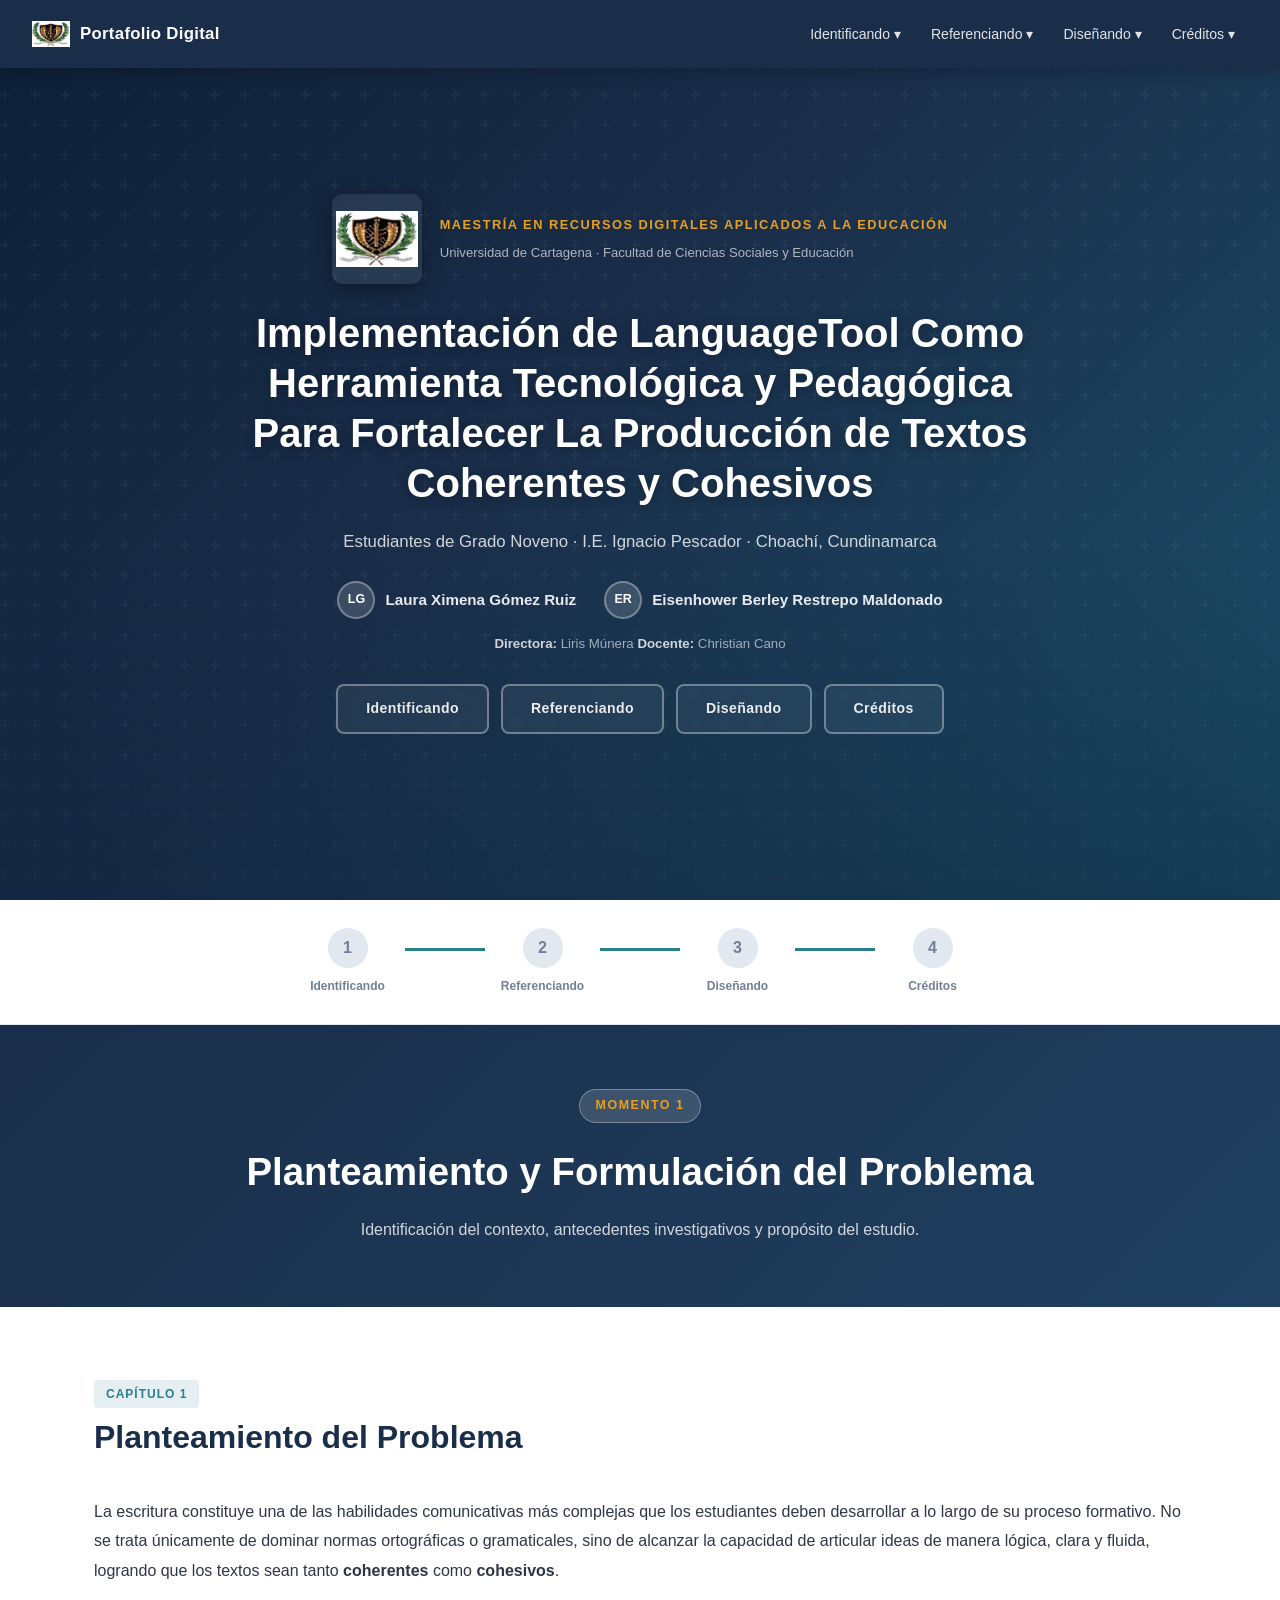
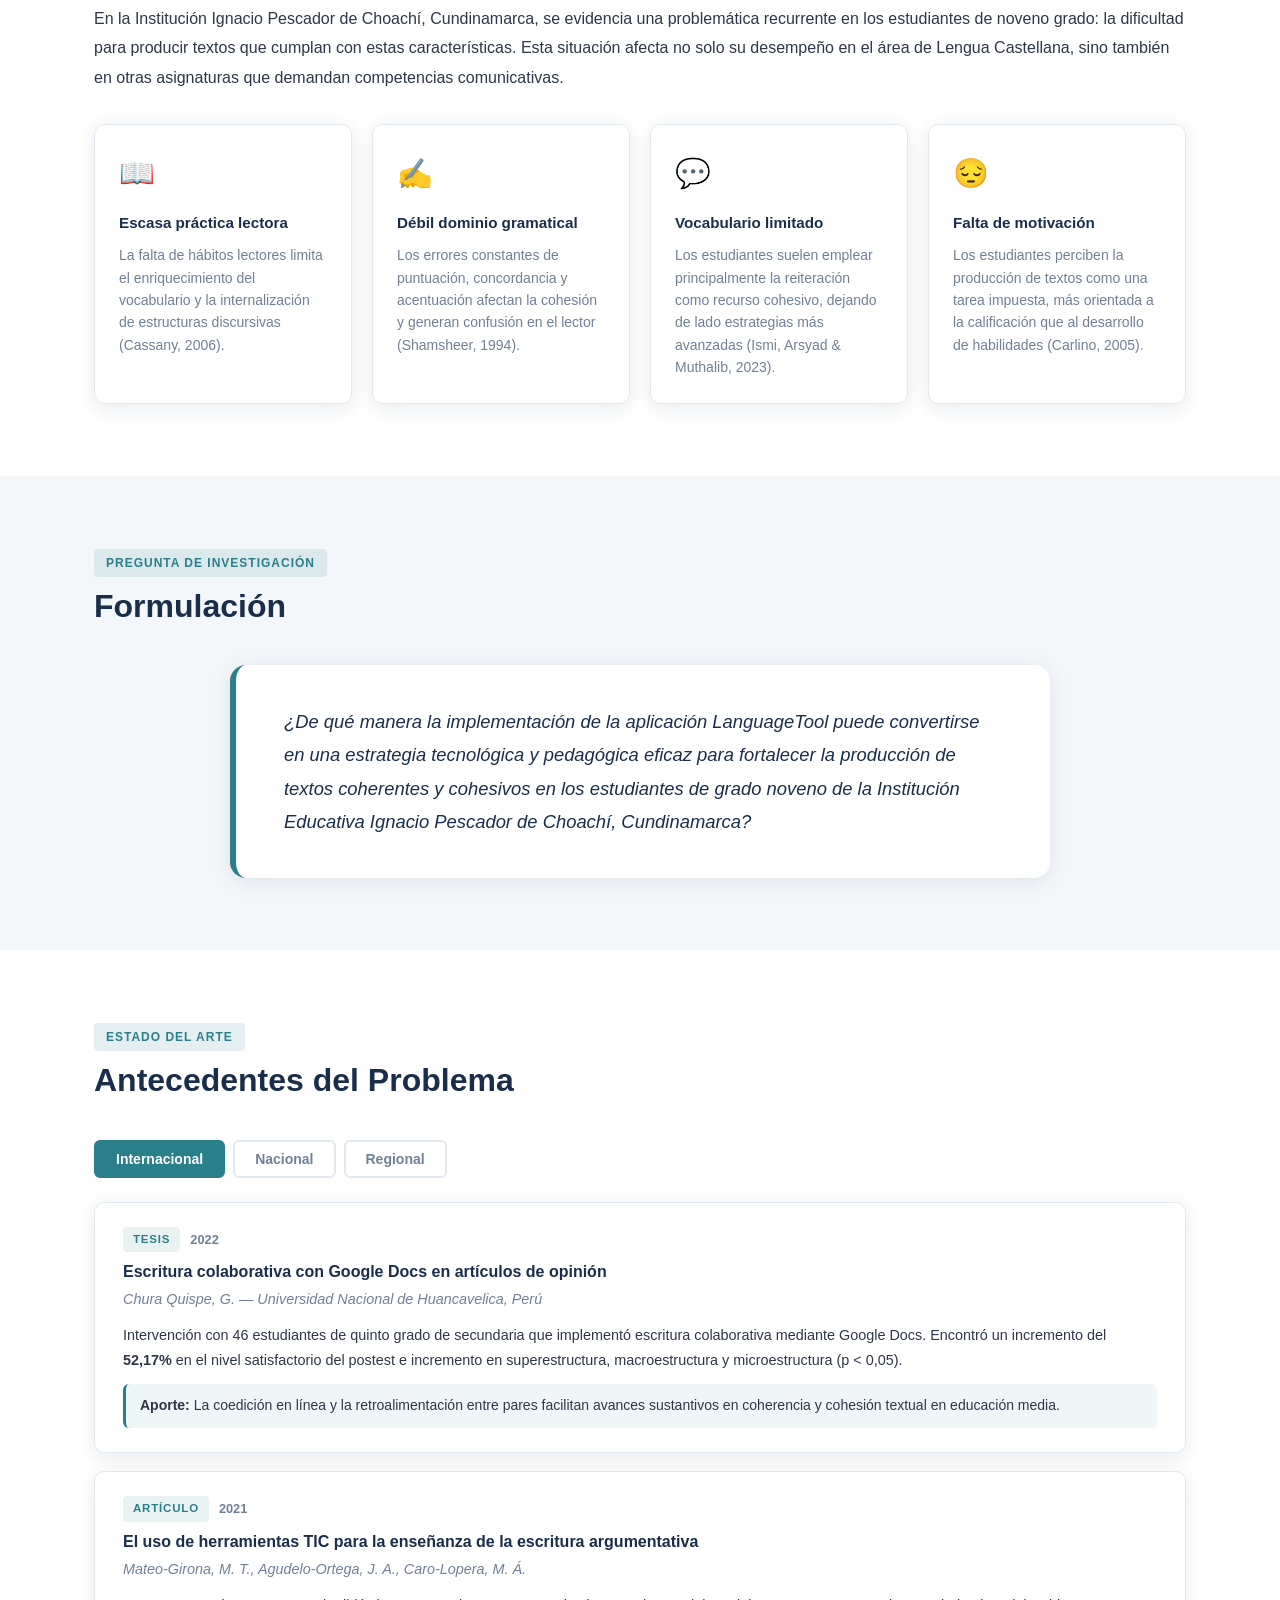
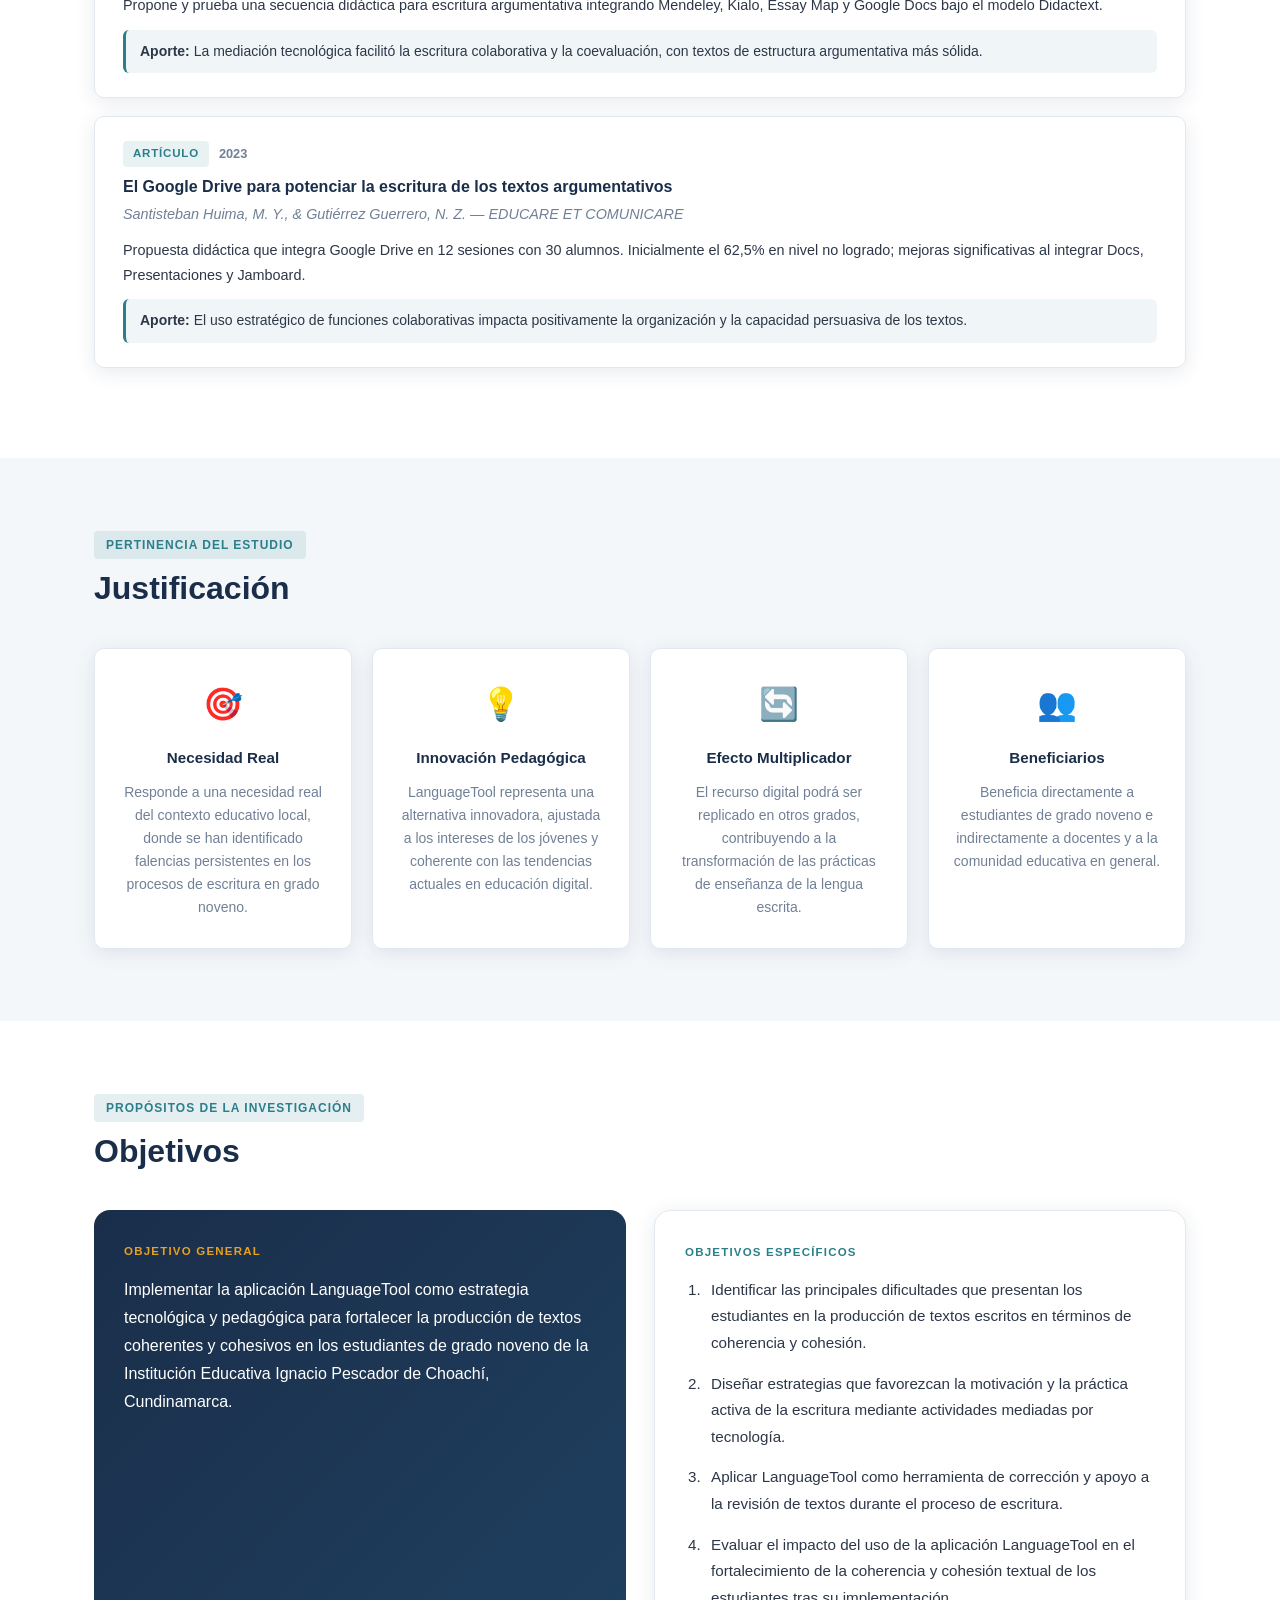
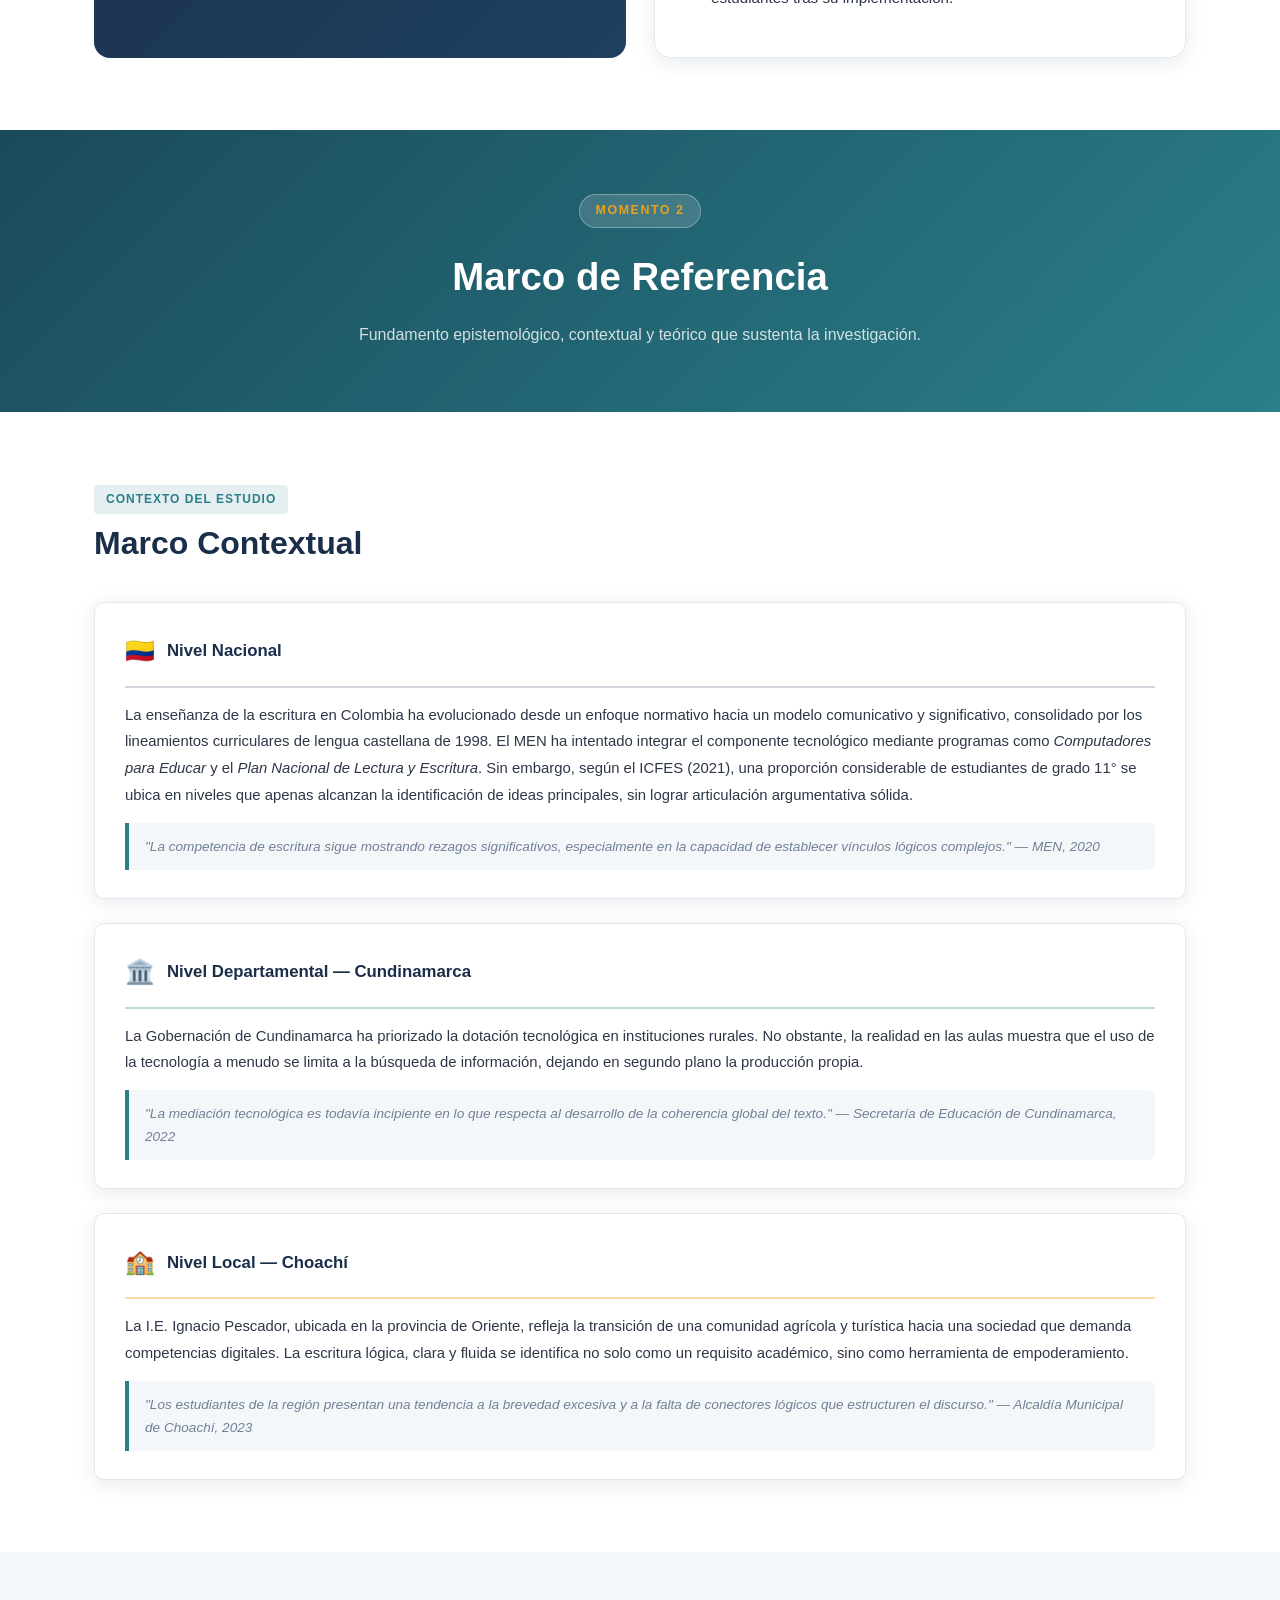
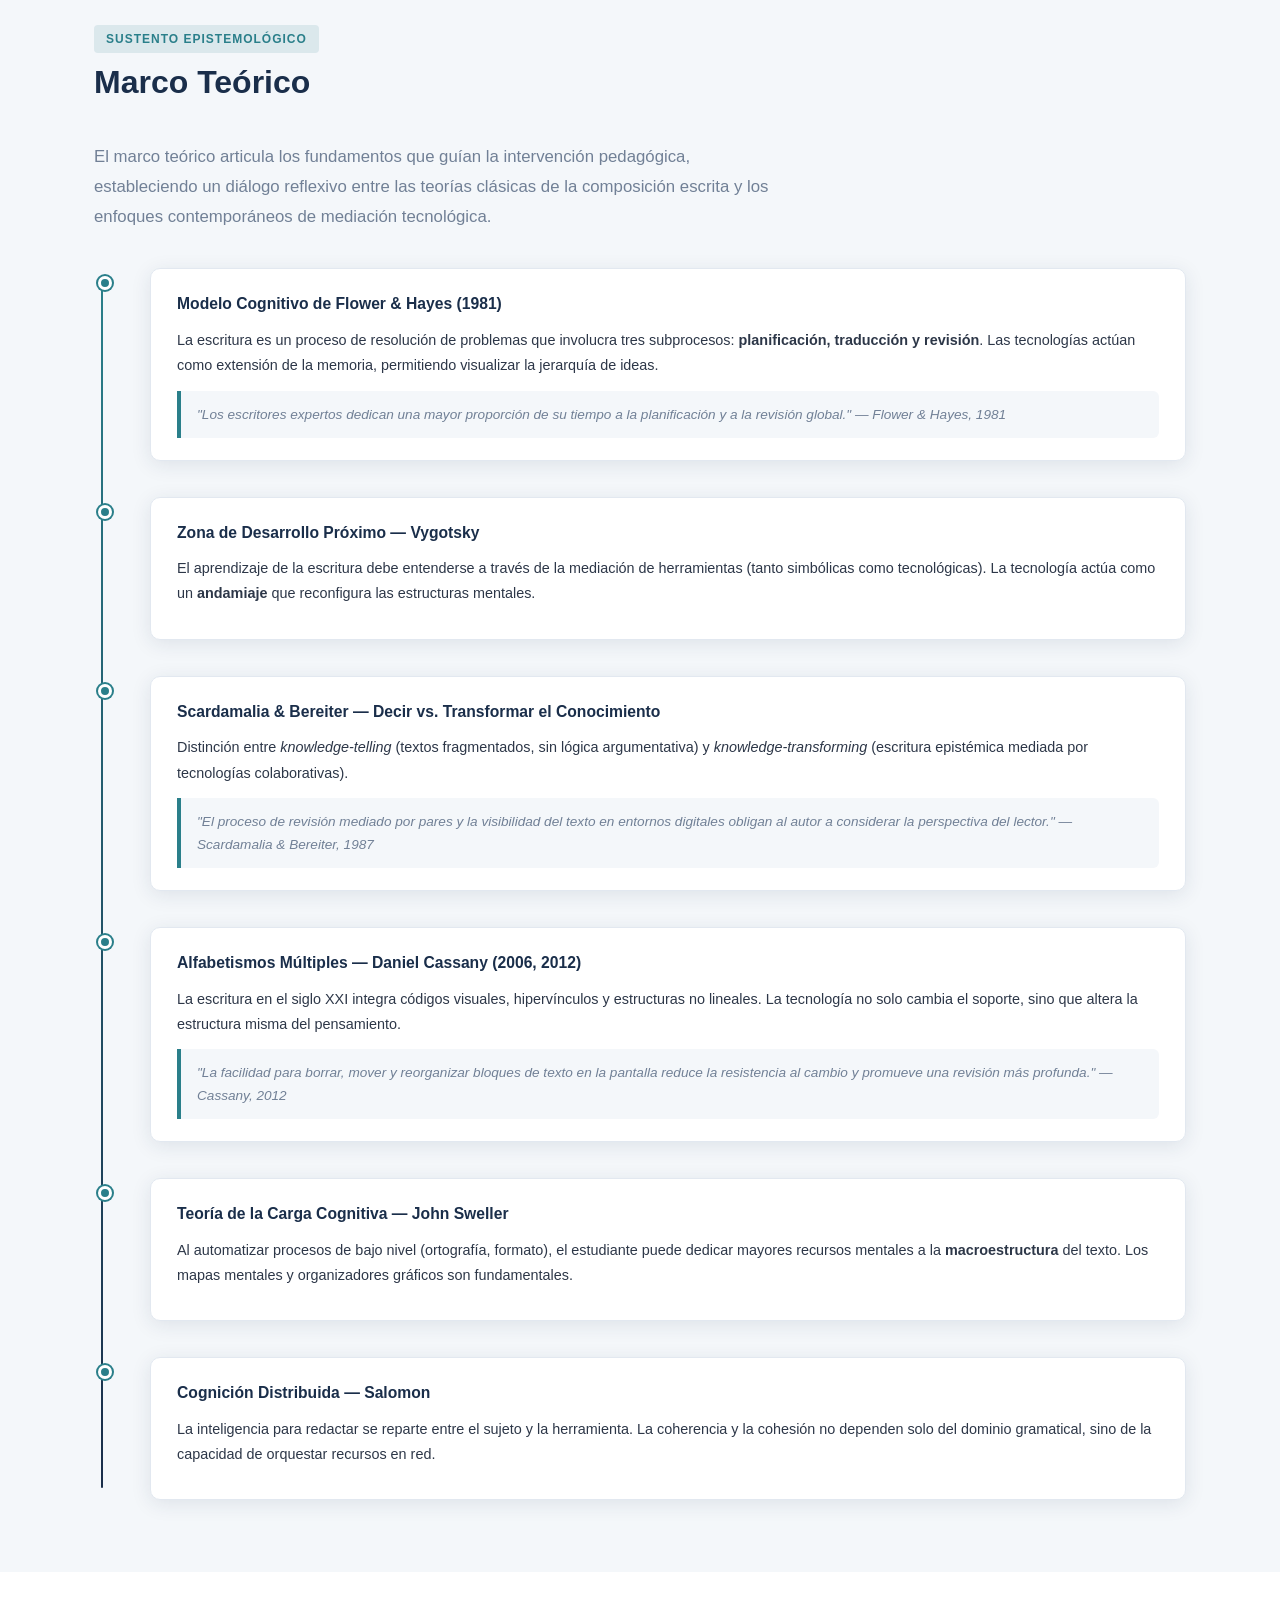
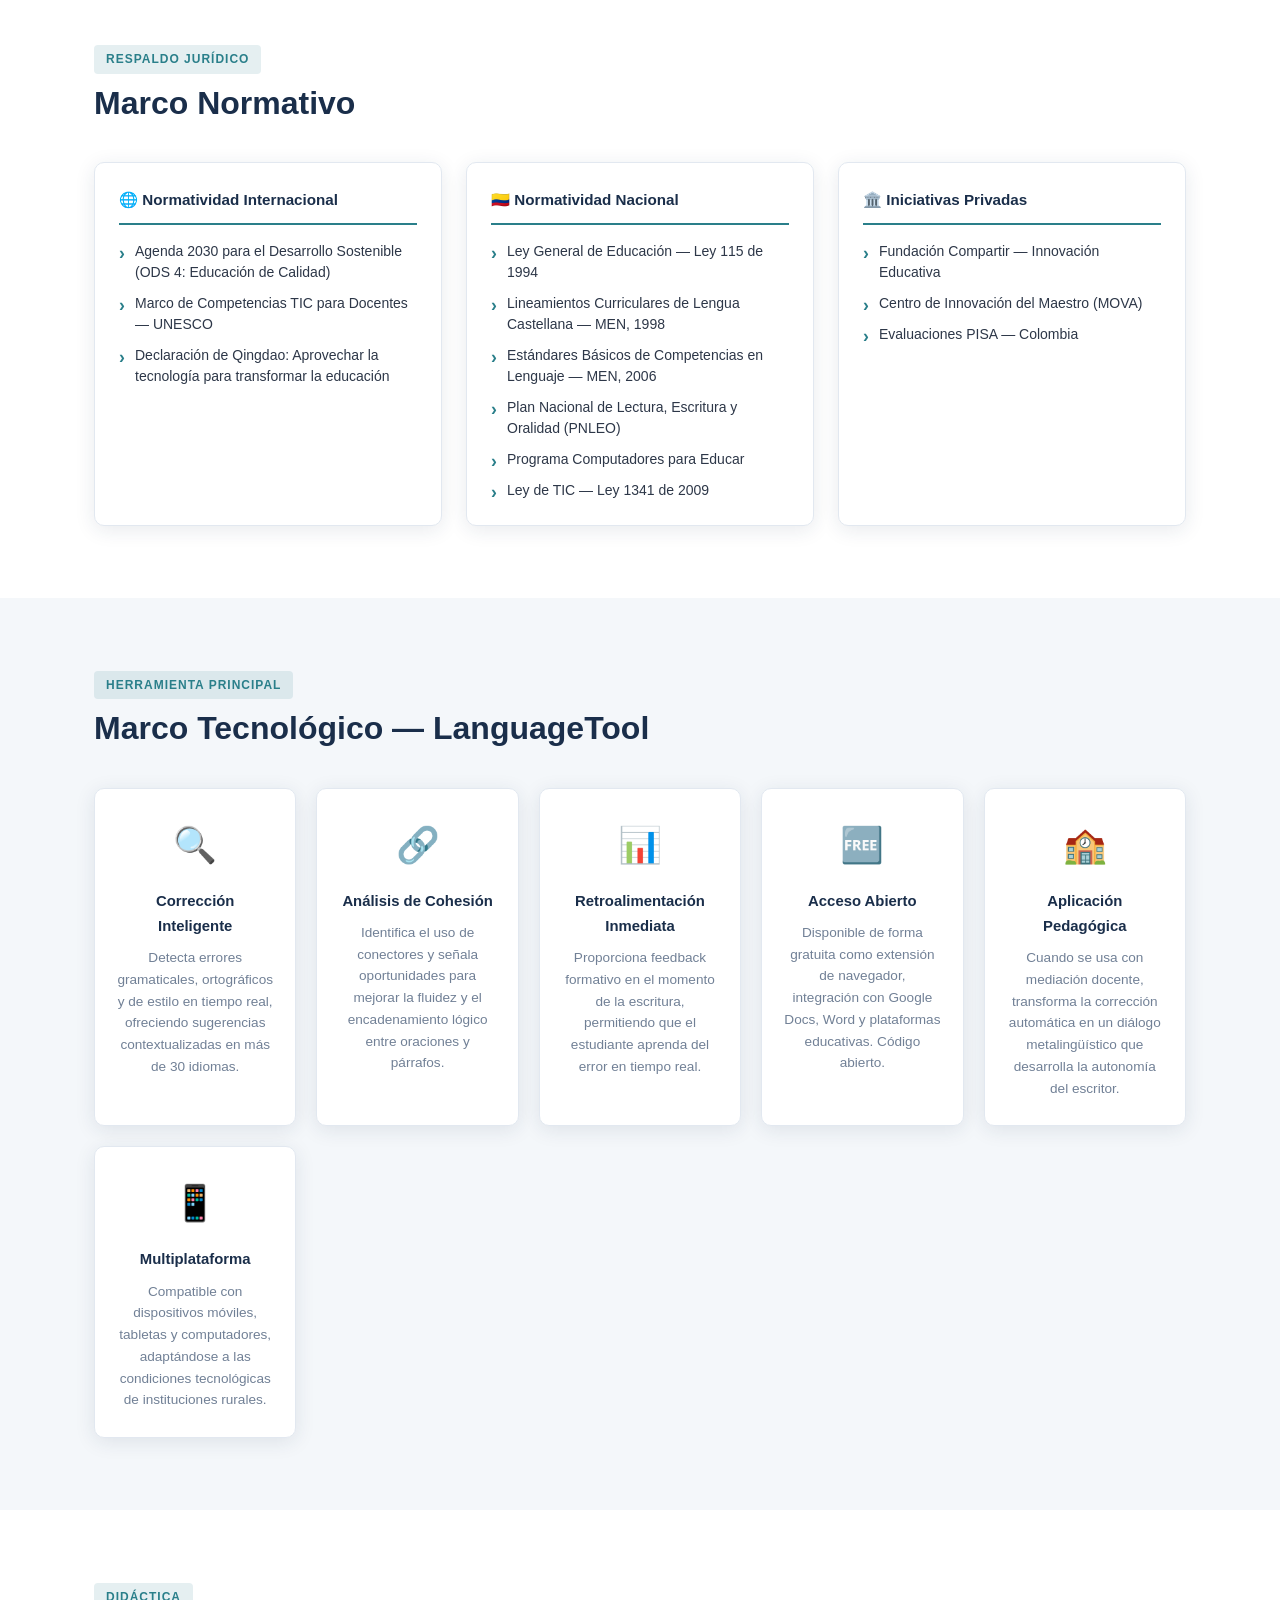
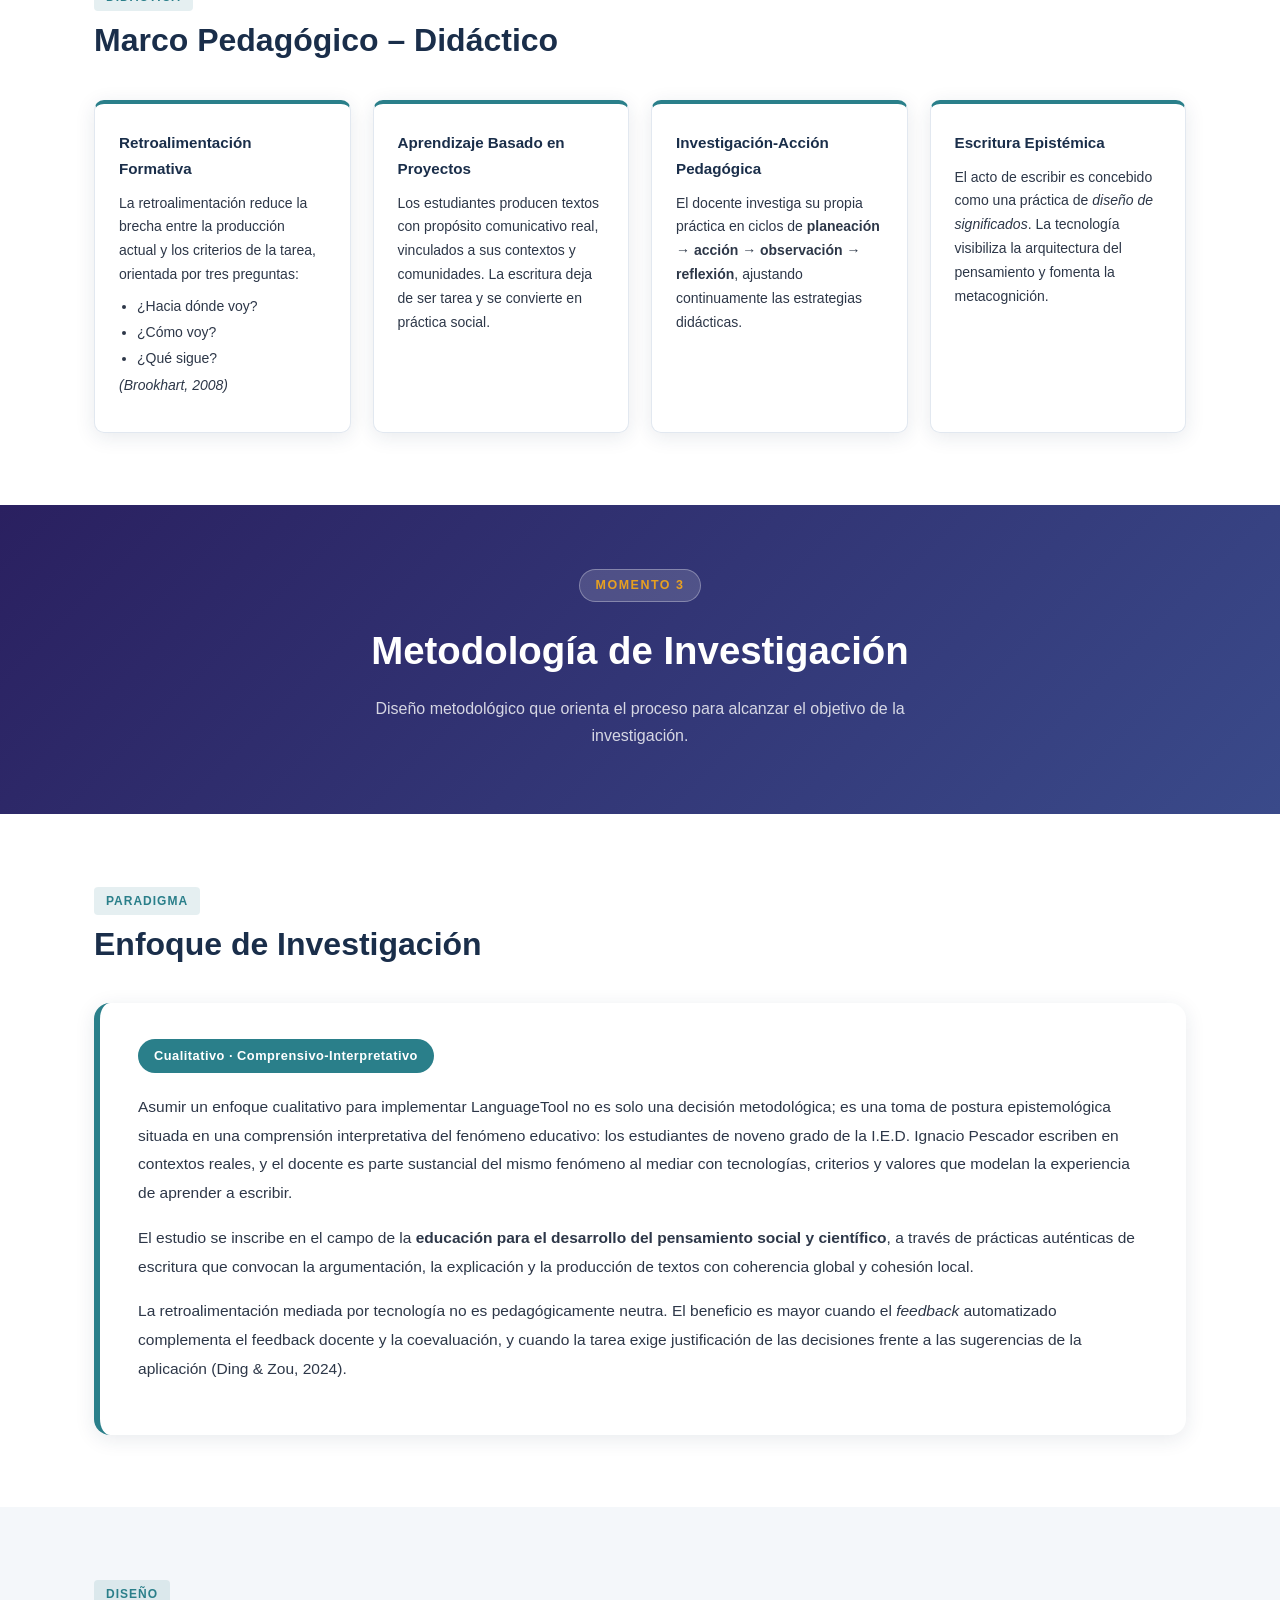
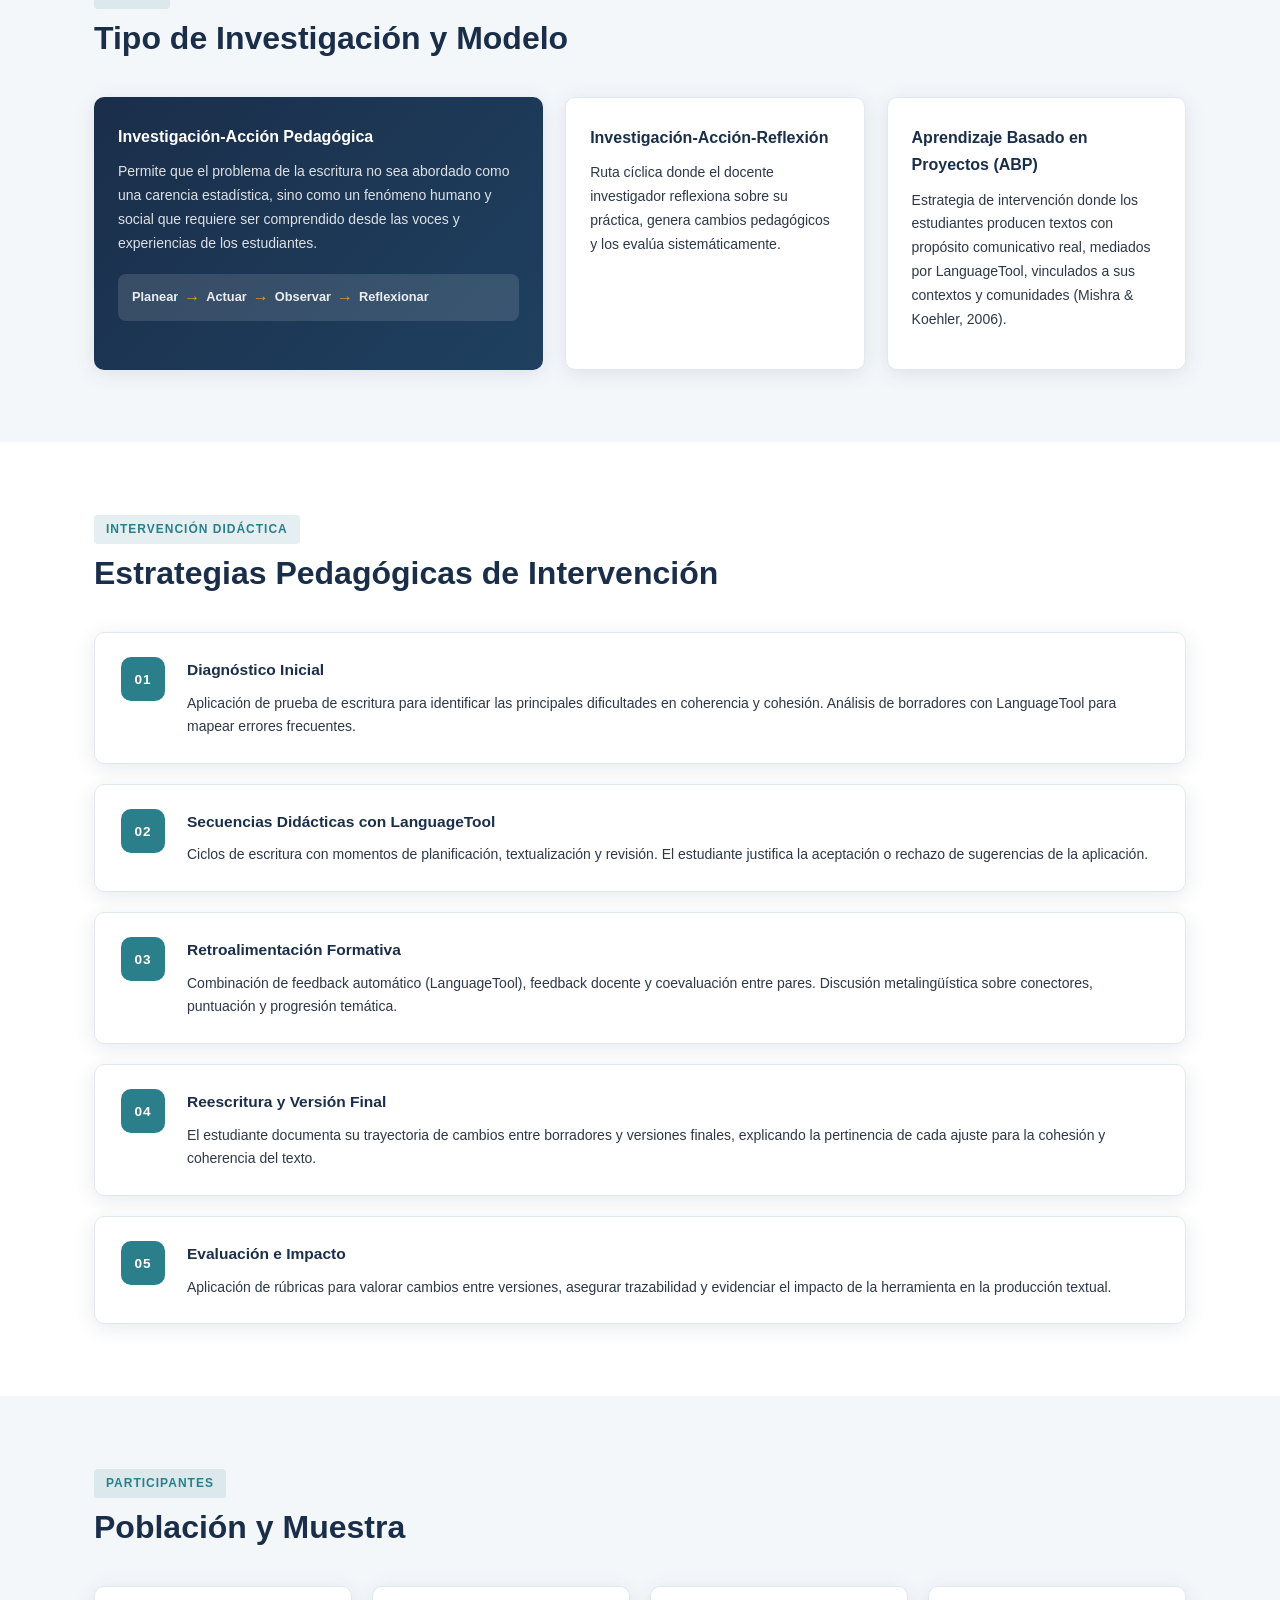
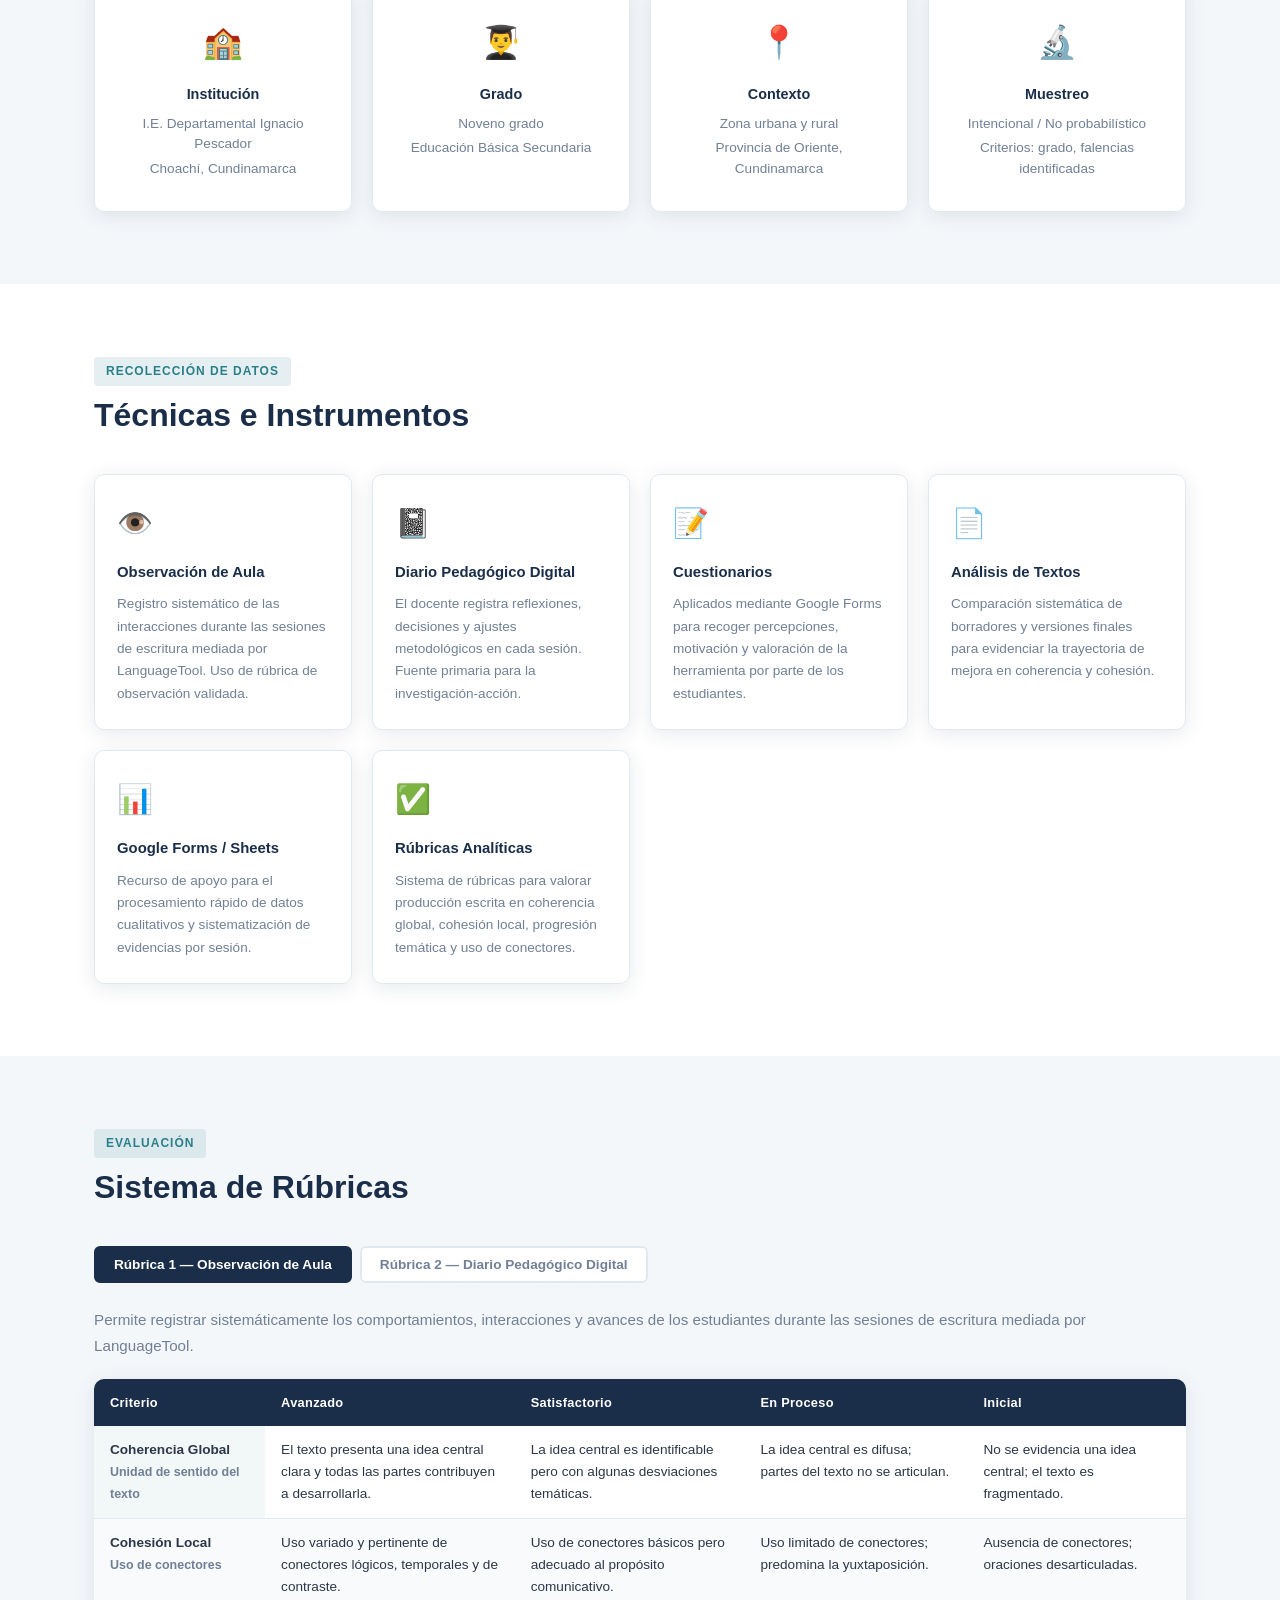
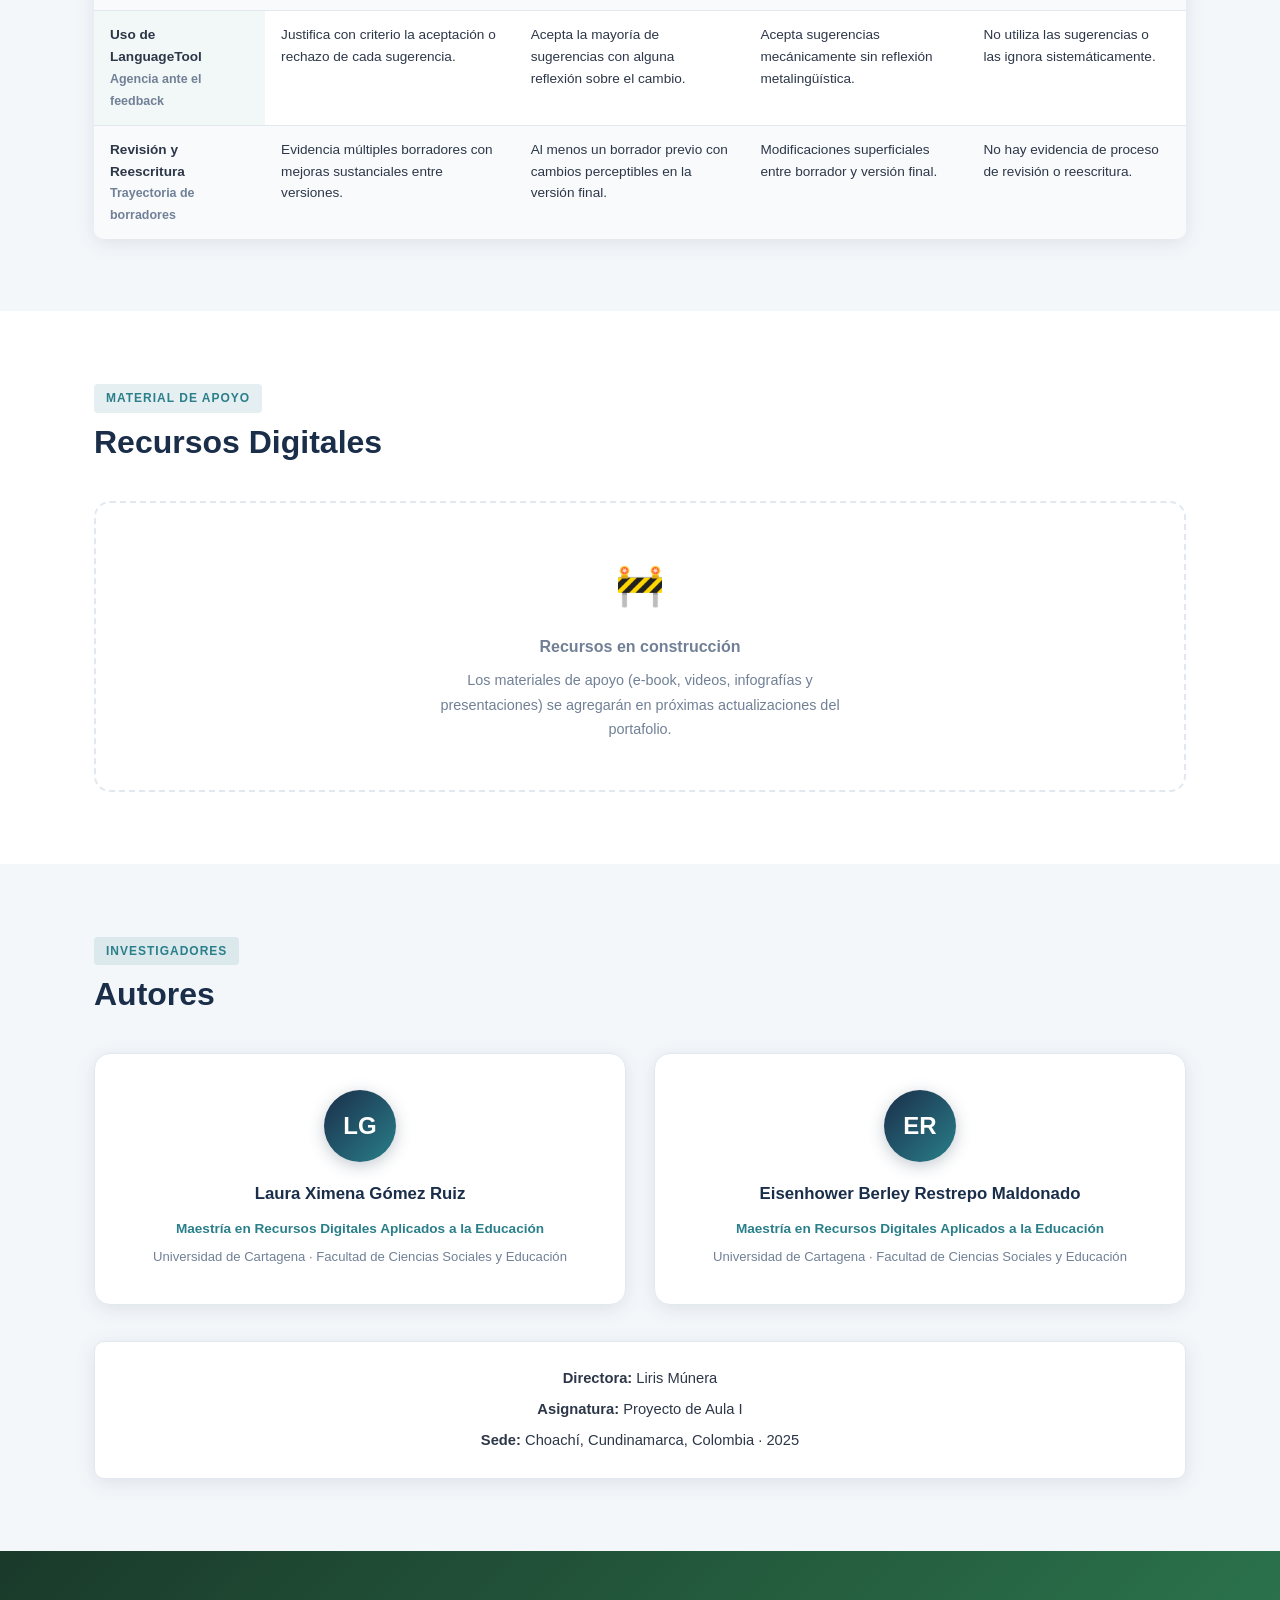
==== index.html @ fc96ffb8 "Version vacia" ====
<!DOCTYPE html>
<html lang="es">
<head>
  <meta charset="UTF-8" />
  <meta name="viewport" content="width=device-width, initial-scale=1.0" />
  <title>Portafolio Digital | LanguageTool en el Aula</title>
  <link rel="stylesheet" href="styles.css" />
</head>
<body>

  <!-- ===================== NAVBAR ===================== -->
  <nav class="navbar" id="navbar">
    <div class="nav-brand">
      <img src="img/escudo.jpg" alt="Escudo institucional" class="nav-escudo" />
      <span>Portafolio Digital</span>
    </div>
    <button class="nav-toggle" id="navToggle" aria-label="Abrir menú">&#9776;</button>
    <ul class="nav-links" id="navLinks">

      <!-- 1. Identificando -->
      <li class="nav-dropdown">
        <a href="#identificando" class="nav-main-link">Identificando ▾</a>
        <ul class="dropdown-menu">
          <li><a href="#avatar">Avatar</a></li>
          <li><a href="#poster-digital">Póster digital</a></li>
        </ul>
      </li>

      <!-- 2. Referenciando -->
      <li class="nav-dropdown">
        <a href="#referenciando" class="nav-main-link">Referenciando ▾</a>
        <ul class="dropdown-menu">
          <li><a href="#ebook">E-book</a></li>
        </ul>
      </li>

      <!-- 3. Diseñando -->
      <li class="nav-dropdown">
        <a href="#disenando" class="nav-main-link">Diseñando ▾</a>
        <ul class="dropdown-menu">
          <li><a href="#unidad-didactica">Unidad didáctica</a></li>
          <li><a href="#infografia">Infografía: propuesta metodológica</a></li>
          <li><a href="#diseno-instruccional">Diseño instruccional</a></li>
          <li><a href="#producto-final">Producto final</a></li>
          <li><a href="#video-tutorial">Video tutorial</a></li>
        </ul>
      </li>

      <!-- 4. Créditos -->
      <li class="nav-dropdown">
        <a href="#creditos" class="nav-main-link">Créditos ▾</a>
        <ul class="dropdown-menu">
          <li><a href="#referencias">Referencias bibliográficas (APA v7)</a></li>
          <li><a href="#agradecimientos">Agradecimientos</a></li>
          <li><a href="#licenciamiento">Licenciamiento (Creative Commons)</a></li>
          <li><a href="#mapa-navegacion">Mapa de navegación</a></li>
        </ul>
      </li>

    </ul>
  </nav>

  <!-- ===================== HERO / INICIO ===================== -->
  <section class="hero" id="inicio">
    <div class="hero-overlay"></div>
    <div class="hero-content">

      <!-- Escudo + encabezado institucional -->
      <div class="hero-header">
        <img src="img/escudo.jpg" alt="Escudo institucional" class="hero-escudo" />
        <div class="hero-header-text">
          <p class="hero-tag">Maestría en Recursos Digitales Aplicados a la Educación</p>
          <p class="hero-institution">Universidad de Cartagena · Facultad de Ciencias Sociales y Educación</p>
        </div>
      </div>

      <h1 class="hero-title">
        Implementación de LanguageTool Como Herramienta Tecnológica y Pedagógica Para Fortalecer La Producción de Textos Coherentes y Cohesivos
      </h1>
      <p class="hero-subtitle">
        Estudiantes de Grado Noveno · I.E. Ignacio Pescador · Choachí, Cundinamarca
      </p>

      <!-- Autores con escudo -->
      <div class="hero-authors">
        <div class="hero-author-item">
          <div class="hero-author-avatar">LG</div>
          <span>Laura Ximena Gómez Ruiz</span>
        </div>
        <div class="hero-author-item">
          <div class="hero-author-avatar">ER</div>
          <span>Eisenhower Berley Restrepo Maldonado</span>
        </div>
      </div>

      <div class="hero-director">
        <span>Directora:</span> Liris Múnera  
        <span>Docente:</span> Christian Cano 
      </div>

      <div class="hero-nav-btns">
        <a href="#identificando" class="btn-hero-nav">Identificando</a>
        <a href="#referenciando" class="btn-hero-nav">Referenciando</a>
        <a href="#disenando" class="btn-hero-nav">Diseñando</a>
        <a href="#creditos" class="btn-hero-nav">Créditos</a>
      </div>

    </div>
  </section>

  <!-- ===================== PROGRESS BAR MOMENTOS ===================== -->
  <div class="progress-section">
    <div class="progress-container">
      <div class="progress-item">
        <div class="progress-circle">1</div>
        <span>Identificando</span>
      </div>
      <div class="progress-line"></div>
      <div class="progress-item">
        <div class="progress-circle">2</div>
        <span>Referenciando</span>
      </div>
      <div class="progress-line"></div>
      <div class="progress-item">
        <div class="progress-circle">3</div>
        <span>Diseñando</span>
      </div>
      <div class="progress-line"></div>
      <div class="progress-item">
        <div class="progress-circle">4</div>
        <span>Créditos</span>
      </div>
    </div>
  </div>

  <!-- ======================================================= -->
  <!--                    MOMENTO 1                            -->
  <!-- ======================================================= -->
  <section class="momento-header" id="momento1">
    <div class="container">
      <div class="momento-label">Momento 1</div>
      <h2>Planteamiento y Formulación del Problema</h2>
      <p>Identificación del contexto, antecedentes investigativos y propósito del estudio.</p>
    </div>
  </section>

  <!-- Planteamiento del problema -->
  <section class="section" id="planteamiento">
    <div class="container">
      <div class="section-header">
        <span class="section-tag">Capítulo 1</span>
        <h3>Planteamiento del Problema</h3>
      </div>
      <div class="content-block">
        <p>
          La escritura constituye una de las habilidades comunicativas más complejas que los estudiantes deben desarrollar a lo largo de su proceso formativo. No se trata únicamente de dominar normas ortográficas o gramaticales, sino de alcanzar la capacidad de articular ideas de manera lógica, clara y fluida, logrando que los textos sean tanto <strong>coherentes</strong> como <strong>cohesivos</strong>.
        </p>
        <p>
          En la Institución Ignacio Pescador de Choachí, Cundinamarca, se evidencia una problemática recurrente en los estudiantes de noveno grado: la dificultad para producir textos que cumplan con estas características. Esta situación afecta no solo su desempeño en el área de Lengua Castellana, sino también en otras asignaturas que demandan competencias comunicativas.
        </p>

        <div class="causes-grid">
          <div class="cause-card">
            <div class="cause-icon">📖</div>
            <h4>Escasa práctica lectora</h4>
            <p>La falta de hábitos lectores limita el enriquecimiento del vocabulario y la internalización de estructuras discursivas (Cassany, 2006).</p>
          </div>
          <div class="cause-card">
            <div class="cause-icon">✍️</div>
            <h4>Débil dominio gramatical</h4>
            <p>Los errores constantes de puntuación, concordancia y acentuación afectan la cohesión y generan confusión en el lector (Shamsheer, 1994).</p>
          </div>
          <div class="cause-card">
            <div class="cause-icon">💬</div>
            <h4>Vocabulario limitado</h4>
            <p>Los estudiantes suelen emplear principalmente la reiteración como recurso cohesivo, dejando de lado estrategias más avanzadas (Ismi, Arsyad & Muthalib, 2023).</p>
          </div>
          <div class="cause-card">
            <div class="cause-icon">😔</div>
            <h4>Falta de motivación</h4>
            <p>Los estudiantes perciben la producción de textos como una tarea impuesta, más orientada a la calificación que al desarrollo de habilidades (Carlino, 2005).</p>
          </div>
        </div>

        <!-- Aquí puedes insertar una imagen o gráfico del árbol de problemas -->
        <!--
          <div class="media-placeholder">
            <img src="assets/arbol-problemas.jpg" alt="Árbol de problemas" />
            <p class="media-caption">Árbol de problemas de la investigación</p>
          </div>
        -->
      </div>
    </div>
  </section>

  <!-- Formulación -->
  <section class="section section-alt" id="formulacion">
    <div class="container">
      <div class="section-header">
        <span class="section-tag">Pregunta de Investigación</span>
        <h3>Formulación</h3>
      </div>
      <div class="quote-block">
        <blockquote>
          ¿De qué manera la implementación de la aplicación LanguageTool puede convertirse en una estrategia tecnológica y pedagógica eficaz para fortalecer la producción de textos coherentes y cohesivos en los estudiantes de grado noveno de la Institución Educativa Ignacio Pescador de Choachí, Cundinamarca?
        </blockquote>
      </div>
    </div>
  </section>

  <!-- Antecedentes -->
  <section class="section" id="antecedentes">
    <div class="container">
      <div class="section-header">
        <span class="section-tag">Estado del Arte</span>
        <h3>Antecedentes del Problema</h3>
      </div>
      <div class="tabs-container">
        <div class="tabs">
          <button class="tab-btn active" data-tab="internacional">Internacional</button>
          <button class="tab-btn" data-tab="nacional">Nacional</button>
          <button class="tab-btn" data-tab="regional">Regional</button>
        </div>

        <div class="tab-content active" id="tab-internacional">
          <div class="rae-card">
            <div class="rae-header">
              <span class="rae-type">Tesis</span>
              <span class="rae-year">2022</span>
            </div>
            <h4>Escritura colaborativa con Google Docs en artículos de opinión</h4>
            <p class="rae-author">Chura Quispe, G. — Universidad Nacional de Huancavelica, Perú</p>
            <p>Intervención con 46 estudiantes de quinto grado de secundaria que implementó escritura colaborativa mediante Google Docs. Encontró un incremento del <strong>52,17%</strong> en el nivel satisfactorio del postest e incremento en superestructura, macroestructura y microestructura (p &lt; 0,05).</p>
            <div class="rae-conclusion">
              <strong>Aporte:</strong> La coedición en línea y la retroalimentación entre pares facilitan avances sustantivos en coherencia y cohesión textual en educación media.
            </div>
          </div>

          <div class="rae-card">
            <div class="rae-header">
              <span class="rae-type">Artículo</span>
              <span class="rae-year">2021</span>
            </div>
            <h4>El uso de herramientas TIC para la enseñanza de la escritura argumentativa</h4>
            <p class="rae-author">Mateo-Girona, M. T., Agudelo-Ortega, J. A., Caro-Lopera, M. Á.</p>
            <p>Propone y prueba una secuencia didáctica para escritura argumentativa integrando Mendeley, Kialo, Essay Map y Google Docs bajo el modelo Didactext.</p>
            <div class="rae-conclusion">
              <strong>Aporte:</strong> La mediación tecnológica facilitó la escritura colaborativa y la coevaluación, con textos de estructura argumentativa más sólida.
            </div>
          </div>

          <div class="rae-card">
            <div class="rae-header">
              <span class="rae-type">Artículo</span>
              <span class="rae-year">2023</span>
            </div>
            <h4>El Google Drive para potenciar la escritura de los textos argumentativos</h4>
            <p class="rae-author">Santisteban Huima, M. Y., & Gutiérrez Guerrero, N. Z. — EDUCARE ET COMUNICARE</p>
            <p>Propuesta didáctica que integra Google Drive en 12 sesiones con 30 alumnos. Inicialmente el 62,5% en nivel no logrado; mejoras significativas al integrar Docs, Presentaciones y Jamboard.</p>
            <div class="rae-conclusion">
              <strong>Aporte:</strong> El uso estratégico de funciones colaborativas impacta positivamente la organización y la capacidad persuasiva de los textos.
            </div>
          </div>
        </div>

        <div class="tab-content" id="tab-nacional">
          <div class="rae-card">
            <div class="rae-header">
              <span class="rae-type">Tesis</span>
              <span class="rae-year">2018</span>
            </div>
            <h4>Estrategias tecnológicas para la producción de textos académicos en secundaria</h4>
            <p class="rae-author">Díaz, L. — Universidad Nacional de Colombia, Bogotá</p>
            <p>Metodología cuasi-experimental con estudiantes de secundaria. Los resultados evidenciaron mejoras en cohesión textual y reducción de errores de conectividad discursiva.</p>
            <div class="rae-conclusion">
              <strong>Aporte:</strong> Validación empírica de las TIC en contextos escolares colombianos.
            </div>
          </div>

          <div class="rae-card">
            <div class="rae-header">
              <span class="rae-type">Artículo</span>
              <span class="rae-year">2018</span>
            </div>
            <h4>La escritura académica apoyada por un Centro de Escritura Digital en la educación media</h4>
            <p class="rae-author">Calle-Álvarez, G. Y. — Revista Lenguaje, 46(2)</p>
            <p>Reflexiona sobre los Centros de Escritura Digital (CED) en instituciones de Medellín. El soporte CED fomenta escritura epistémica donde las TIC actúan como andamiaje para la construcción colaborativa del conocimiento.</p>
            <div class="rae-conclusion">
              <strong>Aporte:</strong> La tutoría en escritura académica debe trascender el formato impreso para preparar estudiantes para las dinámicas de la sociedad digital.
            </div>
          </div>

          <div class="rae-card">
            <div class="rae-header">
              <span class="rae-type">Tesis</span>
              <span class="rae-year">2022</span>
            </div>
            <h4>TIC y escritura académica en estudiantes de secundaria</h4>
            <p class="rae-author">Castañeda, P. — Universidad Pedagógica Nacional, Bogotá</p>
            <p>Enfoque cualitativo con entrevistas y análisis de textos. Hallazgos mostraron mejoras en coherencia global y cohesión gramatical al integrar plataformas digitales.</p>
            <div class="rae-conclusion">
              <strong>Aporte:</strong> Evidencia colombiana reciente de que las TIC inciden directamente en la producción textual.
            </div>
          </div>
        </div>

        <div class="tab-content" id="tab-regional">
          <div class="rae-card">
            <div class="rae-header">
              <span class="rae-type">Tesis</span>
              <span class="rae-year">2019</span>
            </div>
            <h4>Escritura y TIC en estudiantes de secundaria en Choachí</h4>
            <p class="rae-author">Herrera, J. — Universidad de Cundinamarca, Fusagasugá</p>
            <p>Metodología cualitativa con estudios de caso. Los resultados muestran que las TIC potencian la cohesión textual en estudiantes rurales de Cundinamarca.</p>
            <div class="rae-conclusion">
              <strong>Aporte:</strong> Se contextualiza en Choachí, el escenario mismo de esta investigación.
            </div>
          </div>

          <div class="rae-card">
            <div class="rae-header">
              <span class="rae-type">Tesis</span>
              <span class="rae-year">2021</span>
            </div>
            <h4>Fortalecimiento de las habilidades de producción de textos mediante narrativas digitales</h4>
            <p class="rae-author">Ramos Vélez, J. J., García Velásquez, Y. Y., & Martínez, S. M. — Universidad de Cartagena</p>
            <p>Intervención con narrativas digitales en estudiantes de sexto grado en Soacha, Cundinamarca, usando StoryJumper y Genially. Reporta mejoras en coherencia, ortografía y puntuación.</p>
            <div class="rae-conclusion">
              <strong>Aporte:</strong> La mediación con apps de narrativa digital favorece la calidad textual y la expresión creativa en educación media básica.
            </div>
          </div>

          <div class="rae-card">
            <div class="rae-header">
              <span class="rae-type">Tesis</span>
              <span class="rae-year">2023</span>
            </div>
            <h4>Recursos digitales y escritura académica en instituciones rurales de Cundinamarca</h4>
            <p class="rae-author">González, A. — Universidad de Cundinamarca, Fusagasugá</p>
            <p>Estudio de tipo mixto con encuestas, talleres y análisis textual. Los hallazgos confirmaron que los recursos digitales mejoraron la cohesión discursiva en zonas rurales.</p>
            <div class="rae-conclusion">
              <strong>Aporte:</strong> Evidencia local y actual sobre la efectividad de los recursos digitales en contextos rurales.
            </div>
          </div>
        </div>
      </div>

      <!-- Aquí puedes insertar el documento RAE completo como PDF embebido o enlace -->
      <!--
        <div class="resource-link">
          <a href="assets/raes-completos.pdf" target="_blank" class="btn-secondary">📄 Ver RAEs Completos</a>
        </div>
      -->
    </div>
  </section>

  <!-- Justificación -->
  <section class="section section-alt" id="justificacion">
    <div class="container">
      <div class="section-header">
        <span class="section-tag">Pertinencia del Estudio</span>
        <h3>Justificación</h3>
      </div>
      <div class="justify-grid">
        <div class="justify-card">
          <div class="justify-icon">🎯</div>
          <h4>Necesidad Real</h4>
          <p>Responde a una necesidad real del contexto educativo local, donde se han identificado falencias persistentes en los procesos de escritura en grado noveno.</p>
        </div>
        <div class="justify-card">
          <div class="justify-icon">💡</div>
          <h4>Innovación Pedagógica</h4>
          <p>LanguageTool representa una alternativa innovadora, ajustada a los intereses de los jóvenes y coherente con las tendencias actuales en educación digital.</p>
        </div>
        <div class="justify-card">
          <div class="justify-icon">🔄</div>
          <h4>Efecto Multiplicador</h4>
          <p>El recurso digital podrá ser replicado en otros grados, contribuyendo a la transformación de las prácticas de enseñanza de la lengua escrita.</p>
        </div>
        <div class="justify-card">
          <div class="justify-icon">👥</div>
          <h4>Beneficiarios</h4>
          <p>Beneficia directamente a estudiantes de grado noveno e indirectamente a docentes y a la comunidad educativa en general.</p>
        </div>
      </div>
    </div>
  </section>

  <!-- Objetivos -->
  <section class="section" id="objetivos">
    <div class="container">
      <div class="section-header">
        <span class="section-tag">Propósitos de la Investigación</span>
        <h3>Objetivos</h3>
      </div>
      <div class="objectives-block">
        <div class="objective-general">
          <div class="objective-label">Objetivo General</div>
          <p>
            Implementar la aplicación LanguageTool como estrategia tecnológica y pedagógica para fortalecer la producción de textos coherentes y cohesivos en los estudiantes de grado noveno de la Institución Educativa Ignacio Pescador de Choachí, Cundinamarca.
          </p>
        </div>
        <div class="objectives-specific">
          <div class="objective-label">Objetivos Específicos</div>
          <ol>
            <li>Identificar las principales dificultades que presentan los estudiantes en la producción de textos escritos en términos de coherencia y cohesión.</li>
            <li>Diseñar estrategias que favorezcan la motivación y la práctica activa de la escritura mediante actividades mediadas por tecnología.</li>
            <li>Aplicar LanguageTool como herramienta de corrección y apoyo a la revisión de textos durante el proceso de escritura.</li>
            <li>Evaluar el impacto del uso de la aplicación LanguageTool en el fortalecimiento de la coherencia y cohesión textual de los estudiantes tras su implementación.</li>
          </ol>
        </div>
      </div>
    </div>
  </section>


  <!-- ======================================================= -->
  <!--                    MOMENTO 2                            -->
  <!-- ======================================================= -->
  <section class="momento-header momento-header-2" id="momento2">
    <div class="container">
      <div class="momento-label">Momento 2</div>
      <h2>Marco de Referencia</h2>
      <p>Fundamento epistemológico, contextual y teórico que sustenta la investigación.</p>
    </div>
  </section>

  <!-- Marco Contextual -->
  <section class="section" id="marco-contextual">
    <div class="container">
      <div class="section-header">
        <span class="section-tag">Contexto del Estudio</span>
        <h3>Marco Contextual</h3>
      </div>
      <div class="context-levels">
        <div class="level-card">
          <div class="level-header national">
            <span>🇨🇴</span>
            <h4>Nivel Nacional</h4>
          </div>
          <p>
            La enseñanza de la escritura en Colombia ha evolucionado desde un enfoque normativo hacia un modelo comunicativo y significativo, consolidado por los lineamientos curriculares de lengua castellana de 1998. El MEN ha intentado integrar el componente tecnológico mediante programas como <em>Computadores para Educar</em> y el <em>Plan Nacional de Lectura y Escritura</em>. Sin embargo, según el ICFES (2021), una proporción considerable de estudiantes de grado 11° se ubica en niveles que apenas alcanzan la identificación de ideas principales, sin lograr articulación argumentativa sólida.
          </p>
          <blockquote class="mini-quote">
            "La competencia de escritura sigue mostrando rezagos significativos, especialmente en la capacidad de establecer vínculos lógicos complejos." — MEN, 2020
          </blockquote>
        </div>

        <div class="level-card">
          <div class="level-header departmental">
            <span>🏛️</span>
            <h4>Nivel Departamental — Cundinamarca</h4>
          </div>
          <p>
            La Gobernación de Cundinamarca ha priorizado la dotación tecnológica en instituciones rurales. No obstante, la realidad en las aulas muestra que el uso de la tecnología a menudo se limita a la búsqueda de información, dejando en segundo plano la producción propia.
          </p>
          <blockquote class="mini-quote">
            "La mediación tecnológica es todavía incipiente en lo que respecta al desarrollo de la coherencia global del texto." — Secretaría de Educación de Cundinamarca, 2022
          </blockquote>
        </div>

        <div class="level-card">
          <div class="level-header local">
            <span>🏫</span>
            <h4>Nivel Local — Choachí</h4>
          </div>
          <p>
            La I.E. Ignacio Pescador, ubicada en la provincia de Oriente, refleja la transición de una comunidad agrícola y turística hacia una sociedad que demanda competencias digitales. La escritura lógica, clara y fluida se identifica no solo como un requisito académico, sino como herramienta de empoderamiento.
          </p>
          <blockquote class="mini-quote">
            "Los estudiantes de la región presentan una tendencia a la brevedad excesiva y a la falta de conectores lógicos que estructuren el discurso." — Alcaldía Municipal de Choachí, 2023
          </blockquote>
        </div>
      </div>

      <!-- Aquí puedes insertar un mapa de ubicación de la institución -->
      <!--
        <div class="media-placeholder">
          <img src="assets/mapa-choachi.jpg" alt="Mapa de Choachí, Cundinamarca" />
          <p class="media-caption">Ubicación de la I.E. Ignacio Pescador en Choachí, Cundinamarca</p>
        </div>
      -->
    </div>
  </section>

  <!-- Marco Teórico -->
  <section class="section section-alt" id="marco-teorico">
    <div class="container">
      <div class="section-header">
        <span class="section-tag">Sustento Epistemológico</span>
        <h3>Marco Teórico</h3>
      </div>
      <p class="section-intro">
        El marco teórico articula los fundamentos que guían la intervención pedagógica, estableciendo un diálogo reflexivo entre las teorías clásicas de la composición escrita y los enfoques contemporáneos de mediación tecnológica.
      </p>

      <div class="theory-timeline">
        <div class="theory-item">
          <div class="theory-dot"></div>
          <div class="theory-content">
            <h4>Modelo Cognitivo de Flower & Hayes (1981)</h4>
            <p>La escritura es un proceso de resolución de problemas que involucra tres subprocesos: <strong>planificación, traducción y revisión</strong>. Las tecnologías actúan como extensión de la memoria, permitiendo visualizar la jerarquía de ideas.</p>
            <blockquote class="mini-quote">"Los escritores expertos dedican una mayor proporción de su tiempo a la planificación y a la revisión global." — Flower & Hayes, 1981</blockquote>
          </div>
        </div>

        <div class="theory-item">
          <div class="theory-dot"></div>
          <div class="theory-content">
            <h4>Zona de Desarrollo Próximo — Vygotsky</h4>
            <p>El aprendizaje de la escritura debe entenderse a través de la mediación de herramientas (tanto simbólicas como tecnológicas). La tecnología actúa como un <strong>andamiaje</strong> que reconfigura las estructuras mentales.</p>
          </div>
        </div>

        <div class="theory-item">
          <div class="theory-dot"></div>
          <div class="theory-content">
            <h4>Scardamalia & Bereiter — Decir vs. Transformar el Conocimiento</h4>
            <p>Distinción entre <em>knowledge-telling</em> (textos fragmentados, sin lógica argumentativa) y <em>knowledge-transforming</em> (escritura epistémica mediada por tecnologías colaborativas).</p>
            <blockquote class="mini-quote">"El proceso de revisión mediado por pares y la visibilidad del texto en entornos digitales obligan al autor a considerar la perspectiva del lector." — Scardamalia & Bereiter, 1987</blockquote>
          </div>
        </div>

        <div class="theory-item">
          <div class="theory-dot"></div>
          <div class="theory-content">
            <h4>Alfabetismos Múltiples — Daniel Cassany (2006, 2012)</h4>
            <p>La escritura en el siglo XXI integra códigos visuales, hipervínculos y estructuras no lineales. La tecnología no solo cambia el soporte, sino que altera la estructura misma del pensamiento.</p>
            <blockquote class="mini-quote">"La facilidad para borrar, mover y reorganizar bloques de texto en la pantalla reduce la resistencia al cambio y promueve una revisión más profunda." — Cassany, 2012</blockquote>
          </div>
        </div>

        <div class="theory-item">
          <div class="theory-dot"></div>
          <div class="theory-content">
            <h4>Teoría de la Carga Cognitiva — John Sweller</h4>
            <p>Al automatizar procesos de bajo nivel (ortografía, formato), el estudiante puede dedicar mayores recursos mentales a la <strong>macroestructura</strong> del texto. Los mapas mentales y organizadores gráficos son fundamentales.</p>
          </div>
        </div>

        <div class="theory-item">
          <div class="theory-dot"></div>
          <div class="theory-content">
            <h4>Cognición Distribuida — Salomon</h4>
            <p>La inteligencia para redactar se reparte entre el sujeto y la herramienta. La coherencia y la cohesión no dependen solo del dominio gramatical, sino de la capacidad de orquestar recursos en red.</p>
          </div>
        </div>
      </div>

      <!-- Aquí puedes insertar un video explicativo de los marcos teóricos -->
      <!--
        <div class="video-placeholder">
          <div class="video-thumb">
            <span class="play-icon">▶</span>
            <p>Video: Explicación del Marco Teórico</p>
          </div>
          <video controls src="assets/marco-teorico.mp4">Tu navegador no soporta video HTML5.</video>
        </div>
      -->
    </div>
  </section>

  <!-- Marco Normativo -->
  <section class="section" id="marco-normativo">
    <div class="container">
      <div class="section-header">
        <span class="section-tag">Respaldo Jurídico</span>
        <h3>Marco Normativo</h3>
      </div>
      <div class="norm-columns">
        <div class="norm-group">
          <h4>🌐 Normatividad Internacional</h4>
          <ul class="norm-list">
            <li>Agenda 2030 para el Desarrollo Sostenible (ODS 4: Educación de Calidad)</li>
            <li>Marco de Competencias TIC para Docentes — UNESCO</li>
            <li>Declaración de Qingdao: Aprovechar la tecnología para transformar la educación</li>
          </ul>
        </div>
        <div class="norm-group">
          <h4>🇨🇴 Normatividad Nacional</h4>
          <ul class="norm-list">
            <li>Ley General de Educación — Ley 115 de 1994</li>
            <li>Lineamientos Curriculares de Lengua Castellana — MEN, 1998</li>
            <li>Estándares Básicos de Competencias en Lenguaje — MEN, 2006</li>
            <li>Plan Nacional de Lectura, Escritura y Oralidad (PNLEO)</li>
            <li>Programa Computadores para Educar</li>
            <li>Ley de TIC — Ley 1341 de 2009</li>
          </ul>
        </div>
        <div class="norm-group">
          <h4>🏛️ Iniciativas Privadas</h4>
          <ul class="norm-list">
            <li>Fundación Compartir — Innovación Educativa</li>
            <li>Centro de Innovación del Maestro (MOVA)</li>
            <li>Evaluaciones PISA — Colombia</li>
          </ul>
        </div>
      </div>
    </div>
  </section>

  <!-- Marco Tecnológico -->
  <section class="section section-alt" id="marco-tecnologico">
    <div class="container">
      <div class="section-header">
        <span class="section-tag">Herramienta Principal</span>
        <h3>Marco Tecnológico — LanguageTool</h3>
      </div>
      <div class="tech-feature-grid">
        <div class="tech-feature-card">
          <div class="tech-icon">🔍</div>
          <h4>Corrección Inteligente</h4>
          <p>Detecta errores gramaticales, ortográficos y de estilo en tiempo real, ofreciendo sugerencias contextualizadas en más de 30 idiomas.</p>
        </div>
        <div class="tech-feature-card">
          <div class="tech-icon">🔗</div>
          <h4>Análisis de Cohesión</h4>
          <p>Identifica el uso de conectores y señala oportunidades para mejorar la fluidez y el encadenamiento lógico entre oraciones y párrafos.</p>
        </div>
        <div class="tech-feature-card">
          <div class="tech-icon">📊</div>
          <h4>Retroalimentación Inmediata</h4>
          <p>Proporciona feedback formativo en el momento de la escritura, permitiendo que el estudiante aprenda del error en tiempo real.</p>
        </div>
        <div class="tech-feature-card">
          <div class="tech-icon">🆓</div>
          <h4>Acceso Abierto</h4>
          <p>Disponible de forma gratuita como extensión de navegador, integración con Google Docs, Word y plataformas educativas. Código abierto.</p>
        </div>
        <div class="tech-feature-card">
          <div class="tech-icon">🏫</div>
          <h4>Aplicación Pedagógica</h4>
          <p>Cuando se usa con mediación docente, transforma la corrección automática en un diálogo metalingüístico que desarrolla la autonomía del escritor.</p>
        </div>
        <div class="tech-feature-card">
          <div class="tech-icon">📱</div>
          <h4>Multiplataforma</h4>
          <p>Compatible con dispositivos móviles, tabletas y computadores, adaptándose a las condiciones tecnológicas de instituciones rurales.</p>
        </div>
      </div>

      <!-- Aquí puedes insertar capturas de pantalla o video tutorial de LanguageTool -->
      <!--
        <div class="screenshots-gallery">
          <img src="assets/lt-screenshot-1.png" alt="LanguageTool en Google Docs" />
          <img src="assets/lt-screenshot-2.png" alt="LanguageTool corrección de conectores" />
          <img src="assets/lt-screenshot-3.png" alt="LanguageTool reporte de errores" />
        </div>
      -->
    </div>
  </section>

  <!-- Marco Pedagógico -->
  <section class="section" id="marco-pedagogico">
    <div class="container">
      <div class="section-header">
        <span class="section-tag">Didáctica</span>
        <h3>Marco Pedagógico – Didáctico</h3>
      </div>
      <div class="pedagogy-grid">
        <div class="pedagogy-card">
          <h4>Retroalimentación Formativa</h4>
          <p>La retroalimentación reduce la brecha entre la producción actual y los criterios de la tarea, orientada por tres preguntas:</p>
          <ul>
            <li>¿Hacia dónde voy?</li>
            <li>¿Cómo voy?</li>
            <li>¿Qué sigue?</li>
          </ul>
          <p class="ref">(Brookhart, 2008)</p>
        </div>
        <div class="pedagogy-card">
          <h4>Aprendizaje Basado en Proyectos</h4>
          <p>Los estudiantes producen textos con propósito comunicativo real, vinculados a sus contextos y comunidades. La escritura deja de ser tarea y se convierte en práctica social.</p>
        </div>
        <div class="pedagogy-card">
          <h4>Investigación-Acción Pedagógica</h4>
          <p>El docente investiga su propia práctica en ciclos de <strong>planeación → acción → observación → reflexión</strong>, ajustando continuamente las estrategias didácticas.</p>
        </div>
        <div class="pedagogy-card">
          <h4>Escritura Epistémica</h4>
          <p>El acto de escribir es concebido como una práctica de <em>diseño de significados</em>. La tecnología visibiliza la arquitectura del pensamiento y fomenta la metacognición.</p>
        </div>
      </div>
    </div>
  </section>


  <!-- ======================================================= -->
  <!--                    MOMENTO 3                            -->
  <!-- ======================================================= -->
  <section class="momento-header momento-header-3" id="momento3">
    <div class="container">
      <div class="momento-label">Momento 3</div>
      <h2>Metodología de Investigación</h2>
      <p>Diseño metodológico que orienta el proceso para alcanzar el objetivo de la investigación.</p>
    </div>
  </section>

  <!-- Enfoque -->
  <section class="section" id="enfoque">
    <div class="container">
      <div class="section-header">
        <span class="section-tag">Paradigma</span>
        <h3>Enfoque de Investigación</h3>
      </div>
      <div class="approach-block">
        <div class="approach-badge">Cualitativo · Comprensivo-Interpretativo</div>
        <p>
          Asumir un enfoque cualitativo para implementar LanguageTool no es solo una decisión metodológica; es una toma de postura epistemológica situada en una comprensión interpretativa del fenómeno educativo: los estudiantes de noveno grado de la I.E.D. Ignacio Pescador escriben en contextos reales, y el docente es parte sustancial del mismo fenómeno al mediar con tecnologías, criterios y valores que modelan la experiencia de aprender a escribir.
        </p>
        <p>
          El estudio se inscribe en el campo de la <strong>educación para el desarrollo del pensamiento social y científico</strong>, a través de prácticas auténticas de escritura que convocan la argumentación, la explicación y la producción de textos con coherencia global y cohesión local.
        </p>
        <p>
          La retroalimentación mediada por tecnología no es pedagógicamente neutra. El beneficio es mayor cuando el <em>feedback</em> automatizado complementa el feedback docente y la coevaluación, y cuando la tarea exige justificación de las decisiones frente a las sugerencias de la aplicación (Ding & Zou, 2024).
        </p>
      </div>
    </div>
  </section>

  <!-- Tipo de investigación -->
  <section class="section section-alt" id="tipo-investigacion">
    <div class="container">
      <div class="section-header">
        <span class="section-tag">Diseño</span>
        <h3>Tipo de Investigación y Modelo</h3>
      </div>
      <div class="research-type-grid">
        <div class="research-type-card primary">
          <h4>Investigación-Acción Pedagógica</h4>
          <p>Permite que el problema de la escritura no sea abordado como una carencia estadística, sino como un fenómeno humano y social que requiere ser comprendido desde las voces y experiencias de los estudiantes.</p>
          <div class="cycle-diagram">
            <span>Planear</span>
            <span class="arrow">→</span>
            <span>Actuar</span>
            <span class="arrow">→</span>
            <span>Observar</span>
            <span class="arrow">→</span>
            <span>Reflexionar</span>
          </div>
        </div>
        <div class="research-type-card">
          <h4>Investigación-Acción-Reflexión</h4>
          <p>Ruta cíclica donde el docente investigador reflexiona sobre su práctica, genera cambios pedagógicos y los evalúa sistemáticamente.</p>
        </div>
        <div class="research-type-card">
          <h4>Aprendizaje Basado en Proyectos (ABP)</h4>
          <p>Estrategia de intervención donde los estudiantes producen textos con propósito comunicativo real, mediados por LanguageTool, vinculados a sus contextos y comunidades (Mishra & Koehler, 2006).</p>
        </div>
      </div>
    </div>
  </section>

  <!-- Estrategias pedagógicas -->
  <section class="section" id="estrategias">
    <div class="container">
      <div class="section-header">
        <span class="section-tag">Intervención Didáctica</span>
        <h3>Estrategias Pedagógicas de Intervención</h3>
      </div>
      <div class="strategy-steps">
        <div class="step">
          <div class="step-number">01</div>
          <div class="step-content">
            <h4>Diagnóstico Inicial</h4>
            <p>Aplicación de prueba de escritura para identificar las principales dificultades en coherencia y cohesión. Análisis de borradores con LanguageTool para mapear errores frecuentes.</p>
          </div>
        </div>
        <div class="step">
          <div class="step-number">02</div>
          <div class="step-content">
            <h4>Secuencias Didácticas con LanguageTool</h4>
            <p>Ciclos de escritura con momentos de planificación, textualización y revisión. El estudiante justifica la aceptación o rechazo de sugerencias de la aplicación.</p>
          </div>
        </div>
        <div class="step">
          <div class="step-number">03</div>
          <div class="step-content">
            <h4>Retroalimentación Formativa</h4>
            <p>Combinación de feedback automático (LanguageTool), feedback docente y coevaluación entre pares. Discusión metalingüística sobre conectores, puntuación y progresión temática.</p>
          </div>
        </div>
        <div class="step">
          <div class="step-number">04</div>
          <div class="step-content">
            <h4>Reescritura y Versión Final</h4>
            <p>El estudiante documenta su trayectoria de cambios entre borradores y versiones finales, explicando la pertinencia de cada ajuste para la cohesión y coherencia del texto.</p>
          </div>
        </div>
        <div class="step">
          <div class="step-number">05</div>
          <div class="step-content">
            <h4>Evaluación e Impacto</h4>
            <p>Aplicación de rúbricas para valorar cambios entre versiones, asegurar trazabilidad y evidenciar el impacto de la herramienta en la producción textual.</p>
          </div>
        </div>
      </div>

      <!-- Aquí puedes insertar imágenes del proceso en el aula -->
      <!--
        <div class="gallery-placeholder">
          <p class="gallery-label">Galería de evidencias del proceso en el aula</p>
          <div class="gallery-grid">
            <img src="assets/evidencia-1.jpg" alt="Estudiantes usando LanguageTool" />
            <img src="assets/evidencia-2.jpg" alt="Revisión de borradores" />
            <img src="assets/evidencia-3.jpg" alt="Sesión de retroalimentación" />
            <img src="assets/evidencia-4.jpg" alt="Presentación de textos finales" />
          </div>
        </div>
      -->
    </div>
  </section>

  <!-- Población y muestra -->
  <section class="section section-alt" id="poblacion">
    <div class="container">
      <div class="section-header">
        <span class="section-tag">Participantes</span>
        <h3>Población y Muestra</h3>
      </div>
      <div class="population-info">
        <div class="population-card">
          <div class="pop-icon">🏫</div>
          <h4>Institución</h4>
          <p>I.E. Departamental Ignacio Pescador</p>
          <p>Choachí, Cundinamarca</p>
        </div>
        <div class="population-card">
          <div class="pop-icon">👨‍🎓</div>
          <h4>Grado</h4>
          <p>Noveno grado</p>
          <p>Educación Básica Secundaria</p>
        </div>
        <div class="population-card">
          <div class="pop-icon">📍</div>
          <h4>Contexto</h4>
          <p>Zona urbana y rural</p>
          <p>Provincia de Oriente, Cundinamarca</p>
        </div>
        <div class="population-card">
          <div class="pop-icon">🔬</div>
          <h4>Muestreo</h4>
          <p>Intencional / No probabilístico</p>
          <p>Criterios: grado, falencias identificadas</p>
        </div>
      </div>
    </div>
  </section>

  <!-- Instrumentos -->
  <section class="section" id="instrumentos">
    <div class="container">
      <div class="section-header">
        <span class="section-tag">Recolección de Datos</span>
        <h3>Técnicas e Instrumentos</h3>
      </div>
      <div class="instruments-grid">
        <div class="instrument-card">
          <div class="instrument-icon">👁️</div>
          <h4>Observación de Aula</h4>
          <p>Registro sistemático de las interacciones durante las sesiones de escritura mediada por LanguageTool. Uso de rúbrica de observación validada.</p>
        </div>
        <div class="instrument-card">
          <div class="instrument-icon">📓</div>
          <h4>Diario Pedagógico Digital</h4>
          <p>El docente registra reflexiones, decisiones y ajustes metodológicos en cada sesión. Fuente primaria para la investigación-acción.</p>
        </div>
        <div class="instrument-card">
          <div class="instrument-icon">📝</div>
          <h4>Cuestionarios</h4>
          <p>Aplicados mediante Google Forms para recoger percepciones, motivación y valoración de la herramienta por parte de los estudiantes.</p>
        </div>
        <div class="instrument-card">
          <div class="instrument-icon">📄</div>
          <h4>Análisis de Textos</h4>
          <p>Comparación sistemática de borradores y versiones finales para evidenciar la trayectoria de mejora en coherencia y cohesión.</p>
        </div>
        <div class="instrument-card">
          <div class="instrument-icon">📊</div>
          <h4>Google Forms / Sheets</h4>
          <p>Recurso de apoyo para el procesamiento rápido de datos cualitativos y sistematización de evidencias por sesión.</p>
        </div>
        <div class="instrument-card">
          <div class="instrument-icon">✅</div>
          <h4>Rúbricas Analíticas</h4>
          <p>Sistema de rúbricas para valorar producción escrita en coherencia global, cohesión local, progresión temática y uso de conectores.</p>
        </div>
      </div>
    </div>
  </section>

  <!-- Rúbricas -->
  <section class="section section-alt" id="rubricas">
    <div class="container">
      <div class="section-header">
        <span class="section-tag">Evaluación</span>
        <h3>Sistema de Rúbricas</h3>
      </div>

      <div class="rubric-tabs">
        <button class="rubric-tab-btn active" data-rubric="rubrica1">Rúbrica 1 — Observación de Aula</button>
        <button class="rubric-tab-btn" data-rubric="rubrica2">Rúbrica 2 — Diario Pedagógico Digital</button>
      </div>

      <div class="rubric-content active" id="rubrica1">
        <p class="rubric-desc">Permite registrar sistemáticamente los comportamientos, interacciones y avances de los estudiantes durante las sesiones de escritura mediada por LanguageTool.</p>
        <table class="rubric-table">
          <thead>
            <tr>
              <th>Criterio</th>
              <th>Avanzado</th>
              <th>Satisfactorio</th>
              <th>En Proceso</th>
              <th>Inicial</th>
            </tr>
          </thead>
          <tbody>
            <tr>
              <td><strong>Coherencia Global</strong><br><small>Unidad de sentido del texto</small></td>
              <td>El texto presenta una idea central clara y todas las partes contribuyen a desarrollarla.</td>
              <td>La idea central es identificable pero con algunas desviaciones temáticas.</td>
              <td>La idea central es difusa; partes del texto no se articulan.</td>
              <td>No se evidencia una idea central; el texto es fragmentado.</td>
            </tr>
            <tr>
              <td><strong>Cohesión Local</strong><br><small>Uso de conectores</small></td>
              <td>Uso variado y pertinente de conectores lógicos, temporales y de contraste.</td>
              <td>Uso de conectores básicos pero adecuado al propósito comunicativo.</td>
              <td>Uso limitado de conectores; predomina la yuxtaposición.</td>
              <td>Ausencia de conectores; oraciones desarticuladas.</td>
            </tr>
            <tr>
              <td><strong>Uso de LanguageTool</strong><br><small>Agencia ante el feedback</small></td>
              <td>Justifica con criterio la aceptación o rechazo de cada sugerencia.</td>
              <td>Acepta la mayoría de sugerencias con alguna reflexión sobre el cambio.</td>
              <td>Acepta sugerencias mecánicamente sin reflexión metalingüística.</td>
              <td>No utiliza las sugerencias o las ignora sistemáticamente.</td>
            </tr>
            <tr>
              <td><strong>Revisión y Reescritura</strong><br><small>Trayectoria de borradores</small></td>
              <td>Evidencia múltiples borradores con mejoras sustanciales entre versiones.</td>
              <td>Al menos un borrador previo con cambios perceptibles en la versión final.</td>
              <td>Modificaciones superficiales entre borrador y versión final.</td>
              <td>No hay evidencia de proceso de revisión o reescritura.</td>
            </tr>
          </tbody>
        </table>
      </div>

      <div class="rubric-content" id="rubrica2">
        <p class="rubric-desc">Instrumento de registro reflexivo del docente investigador para documentar su práctica, las decisiones pedagógicas y los ajustes metodológicos en cada sesión.</p>
        <table class="rubric-table">
          <thead>
            <tr>
              <th>Dimensión</th>
              <th>Indicadores de Registro</th>
            </tr>
          </thead>
          <tbody>
            <tr>
              <td><strong>Descripción de la Sesión</strong></td>
              <td>Objetivo de la sesión, actividades desarrolladas, tiempo empleado, recursos utilizados.</td>
            </tr>
            <tr>
              <td><strong>Observaciones del Docente</strong></td>
              <td>Reacciones de los estudiantes, dificultades emergentes, momentos de logro, interacciones significativas con LanguageTool.</td>
            </tr>
            <tr>
              <td><strong>Reflexión Pedagógica</strong></td>
              <td>¿Qué funcionó? ¿Qué no funcionó? ¿Qué ajustar? Tensiones entre el diseño planificado y la realidad del aula.</td>
            </tr>
            <tr>
              <td><strong>Evidencias Recogidas</strong></td>
              <td>Borradores digitales, capturas de pantalla de feedback de LT, cuestionarios, transcripciones de diálogos metalingüísticos.</td>
            </tr>
            <tr>
              <td><strong>Ajustes para la Próxima Sesión</strong></td>
              <td>Modificaciones al diseño didáctico, nuevas estrategias a probar, necesidades de los estudiantes identificadas.</td>
            </tr>
          </tbody>
        </table>
      </div>

      <!-- Aquí puedes insertar el organizador gráfico de la metodología -->
      <!--
        <div class="media-placeholder">
          <img src="assets/organizador-metodologia.png" alt="Organizador gráfico del diseño metodológico" />
          <p class="media-caption">Organizador gráfico del diseño de la metodología</p>
        </div>
      -->

      <!-- Ruta de investigación como imagen o diagrama -->
      <!--
        <div class="media-placeholder">
          <img src="assets/ruta-investigacion.png" alt="Ruta de investigación" />
          <p class="media-caption">Ruta de investigación de la propuesta</p>
        </div>
      -->
    </div>
  </section>


  <!-- ======================================================= -->
  <!--              RECURSOS DIGITALES                         -->
  <!-- ======================================================= -->
  <section class="section" id="recursos">
    <div class="container">
      <div class="section-header">
        <span class="section-tag">Material de Apoyo</span>
        <h3>Recursos Digitales</h3>
      </div>
      <div class="resources-grid">

        <!-- E-book: descomenta y agrega el enlace o archivo cuando lo tengas -->
        <!--
          <div class="resource-card">
            <div class="resource-icon">📘</div>
            <h4>E-Book</h4>
            <p>Guía didáctica completa para la implementación de LanguageTool en el aula de lengua castellana.</p>
            <a href="assets/ebook-languagetool.pdf" class="btn-resource" target="_blank">Descargar E-Book</a>
          </div>
        -->

        <!-- Video tutorial: descomenta y agrega el src cuando lo tengas -->
        <!--
          <div class="resource-card">
            <div class="resource-icon">🎬</div>
            <h4>Video Tutorial</h4>
            <p>Tutorial paso a paso para instalar y usar LanguageTool con Google Docs en el aula.</p>
            <video controls src="assets/tutorial-languagetool.mp4">Tu navegador no soporta video HTML5.</video>
          </div>
        -->

        <!-- Infografía: descomenta y agrega la imagen cuando la tengas -->
        <!--
          <div class="resource-card">
            <div class="resource-icon">📊</div>
            <h4>Infografía</h4>
            <p>Resumen visual de la propuesta metodológica y sus resultados esperados.</p>
            <img src="assets/infografia-propuesta.png" alt="Infografía de la propuesta" />
          </div>
        -->

        <!-- Presentación: descomenta y agrega el enlace cuando lo tengas -->
        <!--
          <div class="resource-card">
            <div class="resource-icon">📑</div>
            <h4>Presentación</h4>
            <p>Diapositivas del proyecto para exposición ante pares académicos.</p>
            <a href="assets/presentacion-proyecto.pdf" class="btn-resource" target="_blank">Ver Presentación</a>
          </div>
        -->

        <div class="resource-placeholder">
          <div class="placeholder-icon">🚧</div>
          <h4>Recursos en construcción</h4>
          <p>Los materiales de apoyo (e-book, videos, infografías y presentaciones) se agregarán en próximas actualizaciones del portafolio.</p>
        </div>
      </div>
    </div>
  </section>


  <!-- ======================================================= -->
  <!--                    AUTORES                              -->
  <!-- ======================================================= -->
  <section class="section section-alt" id="autores">
    <div class="container">
      <div class="section-header">
        <span class="section-tag">Investigadores</span>
        <h3>Autores</h3>
      </div>
      <div class="authors-grid">
        <div class="author-card">
          <!-- Foto autor 1: reemplaza el placeholder con una imagen real -->
          <!--
            <img src="assets/laura-gomez.jpg" alt="Laura Ximena Gómez Ruiz" class="author-photo" />
          -->
          <div class="author-avatar">LG</div>
          <h4>Laura Ximena Gómez Ruiz</h4>
          <p class="author-program">Maestría en Recursos Digitales Aplicados a la Educación</p>
          <p class="author-institution">Universidad de Cartagena · Facultad de Ciencias Sociales y Educación</p>
          <!-- Agregar correo o redes académicas si deseas -->
          <!--
            <a href="mailto:laura.gomez@email.com" class="author-contact">✉ Contacto</a>
          -->
        </div>

        <div class="author-card">
          <!-- Foto autor 2: reemplaza el placeholder con una imagen real -->
          <!--
            <img src="assets/eisenhower-restrepo.jpg" alt="Eisenhower Berley Restrepo Maldonado" class="author-photo" />
          -->
          <div class="author-avatar">ER</div>
          <h4>Eisenhower Berley Restrepo Maldonado</h4>
          <p class="author-program">Maestría en Recursos Digitales Aplicados a la Educación</p>
          <p class="author-institution">Universidad de Cartagena · Facultad de Ciencias Sociales y Educación</p>
          <!-- Agregar correo o redes académicas si deseas -->
          <!--
            <a href="mailto:eisenhower.restrepo@email.com" class="author-contact">✉ Contacto</a>
          -->
        </div>
      </div>

      <div class="tutor-info">
        <p><strong>Directora:</strong> Liris Múnera</p>
        <p><strong>Asignatura:</strong> Proyecto de Aula I</p>
        <p><strong>Sede:</strong> Choachí, Cundinamarca, Colombia · 2025</p>
      </div>
    </div>
  </section>

  <!-- ======================================================= -->
  <!--              1. IDENTIFICANDO                           -->
  <!-- ======================================================= -->
  <section class="momento-header momento-header-id" id="identificando">
    <div class="container">
      <div class="momento-label">Momento 1</div>
      <h2>Identificando</h2>
      <p>Presentación del proyecto, sus autores y el planteamiento del problema a través de recursos visuales.</p>
    </div>
  </section>

  <!-- Avatar -->
  <section class="section" id="avatar">
    <div class="container">
      <div class="section-header">
        <span class="section-tag">Actividad 2a</span>
        <h3>Avatar</h3>
      </div>
      <p class="section-intro">
        Dos avatares elaborados con herramienta TIC (Voki u otra): el primero presenta el título del trabajo de grado con sus respectivos autores e incluye al Director; el segundo expone brevemente la problemática identificada y su respectivo planteamiento del problema.
      </p>
      <!-- ── AVATAR 1 ── -->
      <div class="av-section-divider"><span>Avatar 1 — Presentación del equipo y del trabajo de grado</span></div>

      <div class="resource-card-full">
        <div class="resource-card-label">Recurso TIC · Avatar</div>
        <h4>¿Quiénes somos y qué investigamos?</h4>
        <p>Este avatar presenta al equipo REDINOVA, el título oficial del trabajo de grado, los nombres de los investigadores y la dirección académica a cargo de la Mgtr. Liris Múnera.</p>

        <style>
          .av-wrap{max-width:100%;font-family:'Segoe UI',sans-serif}
          .av-scene{position:relative;background:linear-gradient(160deg,#0F1A30 0%,#1B2A4A 100%);border-radius:12px;padding:2rem;display:flex;gap:2rem;align-items:center;border:.5px solid #2E5FA3;overflow:hidden}
          .av-scene::before{content:'';position:absolute;top:-60px;right:-60px;width:200px;height:200px;border:1px solid rgba(184,150,12,.15);border-radius:50%;pointer-events:none}
          .av-figure{flex-shrink:0;display:flex;flex-direction:column;align-items:center;gap:.75rem}
          .av-body-svg{width:90px}
          .av-bubble{flex:1;background:rgba(255,255,255,.05);border:.5px solid rgba(184,150,12,.4);border-radius:12px;padding:1.25rem 1.5rem;position:relative}
          .av-bubble::before{content:'';position:absolute;left:-9px;top:28px;border:8px solid transparent;border-right-color:rgba(184,150,12,.4);border-left:none}
          .av-bubble::after{content:'';position:absolute;left:-7px;top:29px;border:7px solid transparent;border-right-color:rgba(26,36,58,.95);border-left:none}
          .av-institution{font-size:11px;font-weight:600;letter-spacing:.1em;text-transform:uppercase;color:#D4AE2B;margin-bottom:.5rem}
          .av-title{font-size:14px;font-weight:500;color:rgba(255,255,255,.95);line-height:1.5;margin-bottom:1rem;border-left:2px solid #D4AE2B;padding-left:.75rem}
          .av-tag{font-size:11px;color:rgba(255,255,255,.5);margin-bottom:.75rem}
          .av-chip-row{display:flex;flex-wrap:wrap;gap:.4rem}
          .av-chip{font-size:11px;font-weight:600;padding:.25rem .65rem;border-radius:100px}
          .av-chip.gold{background:rgba(184,150,12,.2);color:#D4AE2B;border:.5px solid #B8960C}
          .av-chip.blue{background:rgba(46,95,163,.25);color:#85B7EB;border:.5px solid #378ADD}
          .av-chip.white{background:rgba(255,255,255,.08);color:rgba(255,255,255,.65);border:.5px solid rgba(255,255,255,.15)}
          .av-wave{display:inline-block;animation:avwave 1.8s ease-in-out infinite;transform-origin:70% 70%}
          @keyframes avwave{0%,100%{transform:rotate(0deg)}20%{transform:rotate(18deg)}40%{transform:rotate(-10deg)}60%{transform:rotate(12deg)}80%{transform:rotate(-5deg)}}
          .av-blink{animation:avblink 3.5s ease-in-out infinite}
          @keyframes avblink{0%,90%,100%{transform:scaleY(1)}95%{transform:scaleY(.08)}}
          .av-float{animation:avfloat 4s ease-in-out infinite}
          @keyframes avfloat{0%,100%{transform:translateY(0)}50%{transform:translateY(-5px)}}
          .av-label{font-size:10px;color:rgba(255,255,255,.4);letter-spacing:.06em;text-transform:uppercase}
          .av-meta-row{margin-top:.75rem;display:flex;gap:1rem;flex-wrap:wrap}
          .av-meta-chip{flex:1;min-width:160px;background:#f4f7fa;border-radius:8px;padding:.75rem 1rem;border:.5px solid #e2e8f0}
          .av-meta-chip p.label{font-size:11px;color:#718096;margin:0 0 .25rem;font-weight:600}
          .av-meta-chip p.val{font-size:13px;color:#2d3748;margin:0}
        </style>

        <div class="av-wrap">
          <div class="av-scene">
            <div class="av-figure av-float">
              <svg class="av-body-svg" viewBox="0 0 90 110" fill="none" xmlns="http://www.w3.org/2000/svg">
                <rect x="20" y="55" width="50" height="55" rx="6" fill="#1B2A4A"/>
                <defs><linearGradient id="tog1" x1="20" y1="55" x2="70" y2="110" gradientUnits="userSpaceOnUse"><stop offset="0%" stop-color="#2E5FA3" stop-opacity="0.6"/><stop offset="100%" stop-color="#0F1A30" stop-opacity="0.4"/></linearGradient></defs>
                <rect x="20" y="55" width="50" height="55" rx="6" fill="url(#tog1)"/>
                <polygon points="45,60 35,55 35,75" fill="#B8960C" opacity="0.9"/>
                <polygon points="45,60 55,55 55,75" fill="#B8960C" opacity="0.9"/>
                <rect x="20" y="28" width="50" height="6" rx="2" fill="#B8960C"/>
                <rect x="38" y="20" width="14" height="10" rx="2" fill="#1B2A4A"/>
                <rect x="38" y="20" width="14" height="10" rx="2" fill="#2E5FA3" opacity="0.5"/>
                <line x1="60" y1="28" x2="68" y2="38" stroke="#B8960C" stroke-width="1.5"/>
                <circle cx="68" cy="40" r="3" fill="#B8960C"/>
                <ellipse cx="45" cy="46" rx="16" ry="18" fill="#D4A574"/>
                <ellipse cx="45" cy="32" rx="16" ry="10" fill="#3D2B1A"/>
                <g class="av-blink" style="transform-origin:37px 46px"><ellipse cx="37" cy="46" rx="2.5" ry="3" fill="#2C2C2C"/><circle cx="38" cy="45" r="0.8" fill="white"/></g>
                <g class="av-blink" style="transform-origin:53px 46px"><ellipse cx="53" cy="46" rx="2.5" ry="3" fill="#2C2C2C"/><circle cx="54" cy="45" r="0.8" fill="white"/></g>
                <path d="M34 42 Q37 40 40 42" stroke="#3D2B1A" stroke-width="1.2" stroke-linecap="round" fill="none"/>
                <path d="M50 42 Q53 40 56 42" stroke="#3D2B1A" stroke-width="1.2" stroke-linecap="round" fill="none"/>
                <path d="M40 52 Q45 56 50 52" stroke="#C0835A" stroke-width="1.5" stroke-linecap="round" fill="none"/>
                <line x1="20" y1="65" x2="6" y2="50" stroke="#D4A574" stroke-width="8" stroke-linecap="round"/>
                <text x="0" y="46" font-size="16" class="av-wave">👋</text>
                <rect x="55" y="70" width="18" height="24" rx="2" fill="#D4AE2B" opacity="0.9"/>
                <rect x="57" y="72" width="2" height="20" rx="1" fill="#B8960C"/>
                <line x1="61" y1="74" x2="71" y2="74" stroke="#B8960C" stroke-width="1"/>
                <line x1="61" y1="77" x2="71" y2="77" stroke="#B8960C" stroke-width="0.7"/>
                <line x1="61" y1="80" x2="71" y2="80" stroke="#B8960C" stroke-width="0.7"/>
              </svg>
              <span class="av-label">Equipo REDINOVA</span>
            </div>
            <div class="av-bubble">
              <div class="av-institution">Maestría en Recursos Digitales · Universidad de Cartagena</div>
              <div class="av-title">Implementación de LanguageTool Como Herramienta Tecnológica y Pedagógica Para Fortalecer La Producción De Textos Coherentes Y Cohesivos</div>
              <div class="av-tag">Estudiantes de grado noveno · I.E. Ignacio Pescador, Choachí, Cundinamarca</div>
              <div class="av-chip-row">
                <span class="av-chip gold">👤 Laura Ximena Gómez Ruiz</span>
                <span class="av-chip gold">👤 Eisenhower B. Restrepo M.</span>
                <span class="av-chip blue">Directora: Liris Múnera</span>
                <span class="av-chip white">Grupo H13N · 2025</span>
                <span class="av-chip white">Diseño y Construcción de RED</span>
              </div>
            </div>
          </div>
          <div class="av-meta-row">
            <div class="av-meta-chip"><p class="label">Institución</p><p class="val">I.E. Ignacio Pescador · Choachí</p></div>
            <div class="av-meta-chip"><p class="label">Programa</p><p class="val">Magíster en Recursos Digitales Aplicados a la Educación</p></div>
            <div class="av-meta-chip"><p class="label">Área</p><p class="val">Diseño y Construcción de RED · IV Semestre</p></div>
          </div>
        </div>
      </div>

      <!-- ── AVATAR 2 ── -->
      <div class="av-section-divider" style="margin-top:2.5rem;"><span>Avatar 2 — Problemática y formulación del problema</span></div>

      <div class="resource-card-full">
        <div class="resource-card-label">Recurso TIC · Avatar</div>
        <h4>La dificultad en la escritura coherente y cohesiva</h4>
        <p>Los estudiantes de grado noveno de la I.E. Ignacio Pescador presentan dificultades significativas para producir textos coherentes y cohesivos. Este avatar expone esa realidad y plantea la pregunta que orienta la investigación.</p>

        <style>
          .av2-wrap{max-width:100%;font-family:'Segoe UI',sans-serif}
          .av2-scene{position:relative;background:linear-gradient(160deg,#0F1A30 0%,#1B2A4A 100%);border-radius:12px;padding:2rem;display:flex;gap:2rem;align-items:flex-start;border:.5px solid rgba(46,95,163,.5);overflow:hidden}
          .av2-figure{flex-shrink:0;display:flex;flex-direction:column;align-items:center;gap:.5rem}
          .av2-float{animation:f2 5s ease-in-out infinite}
          @keyframes f2{0%,100%{transform:translateY(0)}50%{transform:translateY(-4px)}}
          .av2-think{animation:th2 2.5s ease-in-out infinite}
          @keyframes th2{0%,100%{opacity:1}50%{opacity:.5}}
          .av2-blink2{animation:bl2 4s ease-in-out infinite}
          @keyframes bl2{0%,88%,100%{transform:scaleY(1)}93%{transform:scaleY(.1)}}
          .av2-bubble{flex:1}
          .av2-q{background:rgba(184,150,12,.12);border:.5px solid rgba(184,150,12,.45);border-radius:12px;padding:1rem 1.25rem;margin-bottom:1rem;position:relative}
          .av2-q::before{content:'';position:absolute;left:-9px;top:22px;border:8px solid transparent;border-right-color:rgba(184,150,12,.45);border-left:none}
          .av2-q::after{content:'';position:absolute;left:-7px;top:23px;border:7px solid transparent;border-right-color:#1a1f30;border-left:none}
          .av2-label2{font-size:11px;font-weight:600;letter-spacing:.08em;text-transform:uppercase;color:#D4AE2B;margin-bottom:.4rem}
          .av2-text{font-size:13px;color:rgba(255,255,255,.88);line-height:1.6}
          .av2-causes{background:rgba(255,255,255,.03);border:.5px solid rgba(255,255,255,.08);border-radius:8px;padding:.75rem 1rem;margin-bottom:.75rem}
          .av2-cause{display:flex;align-items:flex-start;gap:.5rem;padding:.5rem 0;border-bottom:.5px solid rgba(255,255,255,.06)}
          .av2-cause:last-child{border-bottom:none}
          .av2-dot{width:6px;height:6px;border-radius:50%;background:#378ADD;margin-top:5px;flex-shrink:0}
          .av2-cause span{font-size:12px;color:rgba(255,255,255,.7);line-height:1.5}
          .av2-pregunta{background:rgba(255,255,255,.04);border-left:2px solid #D4AE2B;padding:.75rem 1rem;border-radius:0 8px 8px 0}
          .av2-pregunta p{font-size:12px;color:rgba(255,255,255,.55);margin:0 0 .3rem;text-transform:uppercase;letter-spacing:.08em;font-weight:600}
          .av2-pregunta em{font-size:13px;color:#D4AE2B;font-style:italic;line-height:1.55;display:block}
          .av2-label{font-size:10px;color:rgba(255,255,255,.4);letter-spacing:.06em;text-transform:uppercase;margin-top:.25rem}
          .av2-pencil{animation:wr2 1.5s ease-in-out infinite alternate;transform-origin:60px 90px}
          @keyframes wr2{0%{transform:rotate(-8deg) translateX(0)}100%{transform:rotate(5deg) translateX(4px)}}
          .av2-meta-row{margin-top:.75rem;display:flex;gap:1rem;flex-wrap:wrap}
          .av2-meta-chip{flex:1;min-width:130px;background:#f4f7fa;border-radius:8px;padding:.75rem 1rem;border:.5px solid #e2e8f0;text-align:center}
          .av2-meta-chip p.num{font-size:22px;font-weight:500;color:#2d3748;margin:0}
          .av2-meta-chip p.sub{font-size:11px;color:#718096;margin:.2rem 0 0}
        </style>

        <div class="av2-wrap">
          <div class="av2-scene">
            <div class="av2-figure av2-float">
              <svg width="90" viewBox="0 0 90 120" fill="none" xmlns="http://www.w3.org/2000/svg">
                <rect x="20" y="58" width="50" height="62" rx="6" fill="#2E5FA3" opacity="0.85"/>
                <polygon points="42,58 48,58 46,82 44,82" fill="#B8960C"/>
                <ellipse cx="45" cy="46" rx="16" ry="18" fill="#C68642"/>
                <ellipse cx="45" cy="31" rx="16" ry="9" fill="#1a0f0a"/>
                <rect x="29" y="29" width="32" height="8" rx="4" fill="#1a0f0a"/>
                <ellipse cx="29" cy="46" rx="3" ry="4" fill="#C68642"/>
                <ellipse cx="61" cy="46" rx="3" ry="4" fill="#C68642"/>
                <g class="av2-blink2" style="transform-origin:37px 45px"><ellipse cx="37" cy="45" rx="2.5" ry="3" fill="#2C2C2C"/><circle cx="38" cy="44" r="0.8" fill="white"/></g>
                <g class="av2-blink2" style="transform-origin:53px 45px"><ellipse cx="53" cy="45" rx="2.5" ry="3" fill="#2C2C2C"/><circle cx="54" cy="44" r="0.8" fill="white"/></g>
                <path d="M33 40 Q37 37 41 40" stroke="#1a0f0a" stroke-width="1.5" stroke-linecap="round" fill="none"/>
                <path d="M49 40 Q53 37 57 40" stroke="#1a0f0a" stroke-width="1.5" stroke-linecap="round" fill="none"/>
                <path d="M40 54 Q45 52 50 54" stroke="#A0693A" stroke-width="1.5" stroke-linecap="round" fill="none"/>
                <line x1="70" y1="65" x2="80" y2="78" stroke="#C68642" stroke-width="8" stroke-linecap="round"/>
                <g class="av2-pencil">
                  <rect x="74" y="78" width="6" height="20" rx="1" fill="#EDD88A"/>
                  <polygon points="74,98 80,98 77,106" fill="#F4C14A"/>
                  <line x1="75" y1="80" x2="79" y2="80" stroke="#C68642" stroke-width="0.7"/>
                </g>
                <line x1="20" y1="65" x2="10" y2="72" stroke="#C68642" stroke-width="8" stroke-linecap="round"/>
                <g class="av2-think">
                  <circle cx="68" cy="22" r="10" fill="rgba(46,95,163,0.25)" stroke="#378ADD" stroke-width="0.5"/>
                  <circle cx="78" cy="18" r="8" fill="rgba(46,95,163,0.25)" stroke="#378ADD" stroke-width="0.5"/>
                  <circle cx="82" cy="26" r="6" fill="rgba(46,95,163,0.25)" stroke="#378ADD" stroke-width="0.5"/>
                  <text x="63" y="20" font-size="9" fill="#85B7EB" font-weight="500">¿Por</text>
                  <text x="63" y="28" font-size="9" fill="#85B7EB" font-weight="500">qué?</text>
                  <circle cx="61" cy="31" r="2" fill="rgba(46,95,163,0.4)" stroke="#378ADD" stroke-width="0.5"/>
                  <circle cx="58" cy="34" r="1.2" fill="rgba(46,95,163,0.4)" stroke="#378ADD" stroke-width="0.5"/>
                </g>
              </svg>
              <span class="av2-label">Investigador REDINOVA</span>
            </div>
            <div class="av2-bubble">
              <div class="av2-q">
                <div class="av2-label2">Problemática identificada</div>
                <p class="av2-text">En la I.E. Ignacio Pescador de Choachí, los estudiantes de grado noveno presentan serias dificultades para producir textos coherentes y cohesivos. Las principales causas son:</p>
              </div>
              <div class="av2-causes">
                <div class="av2-cause"><div class="av2-dot"></div><span>Escasa práctica de lectura y escritura, que empobrece el vocabulario y la estructura discursiva.</span></div>
                <div class="av2-cause"><div class="av2-dot" style="background:#5DCAA5;"></div><span>Débil dominio gramatical y ortográfico que afecta la cohesión y genera confusión en el lector.</span></div>
                <div class="av2-cause"><div class="av2-dot" style="background:#EF9F27;"></div><span>Vocabulario limitado y ausencia de conectores variados que dificultan la progresión temática.</span></div>
                <div class="av2-cause"><div class="av2-dot" style="background:#E24B4A;"></div><span>Baja motivación hacia la escritura académica, percibida como tarea impuesta sin sentido real.</span></div>
              </div>
              <div class="av2-pregunta">
                <p>Pregunta de investigación</p>
                <em>¿De qué manera la implementación de LanguageTool puede convertirse en una estrategia tecnológica y pedagógica eficaz para fortalecer la producción de textos coherentes y cohesivos en los estudiantes de grado noveno de la I.E. Ignacio Pescador de Choachí, Cundinamarca?</em>
              </div>
            </div>
          </div>
          <div class="av2-meta-row">
            <div class="av2-meta-chip"><p class="num">9°</p><p class="sub">Grado intervenido</p></div>
            <div class="av2-meta-chip"><p class="num">4</p><p class="sub">Causas identificadas</p></div>
            <div class="av2-meta-chip"><p class="num">1</p><p class="sub">Herramienta: LanguageTool</p></div>
            <div class="av2-meta-chip"><p class="num">Choachí</p><p class="sub">Cundinamarca, Colombia</p></div>
          </div>
        </div>
      </div>
    </div>
  </section>

  <!-- Póster Digital -->
  <section class="section section-alt" id="poster-digital">
    <div class="container">
      <div class="section-header">
        <span class="section-tag">Actividad 2b</span>
        <h3>Póster Digital</h3>
      </div>
      <p class="section-intro">
        Póster digital que presenta resumidamente la justificación del trabajo de grado (elementos clave) y sus respectivos objetivos, con base en el Capítulo 1.
      </p>
      <div class="poster-scroll-wrap">
        <div class="poster-scroll-hint">
          <span class="poster-hint-icon">☰</span> Desplázate dentro del recuadro para ver el póster completo
        </div>
        <div class="poster-scroll-box">
          <img src="img/poster.jpg" alt="Póster digital — Justificación y Objetivos del Trabajo de Grado" class="poster-scroll-img" />
        </div>
        <div class="poster-scroll-actions">
          <a href="img/poster.jpg" download="Poster-Digital-REDINOVA.jpg" class="btn-secondary">⬇ Descargar Póster</a>
          <a href="img/poster.jpg" target="_blank" class="btn-secondary">🔍 Ver en pantalla completa</a>
        </div>
      </div>
    </div>
  </section>


  <!-- ======================================================= -->
  <!--              2. REFERENCIANDO                           -->
  <!-- ======================================================= -->
  <section class="momento-header momento-header-ref" id="referenciando">
    <div class="container">
      <div class="momento-label">Momento 2</div>
      <h2>Referenciando</h2>
      <p>Marco de referencia del proyecto sistematizado en formato E-book.</p>
    </div>
  </section>

  <!-- E-book -->
  <section class="section" id="ebook">
    <div class="container">
      <div class="section-header">
        <span class="section-tag">Recurso Digital</span>
        <h3>E-book</h3>
      </div>
      <p class="section-intro">
        E-book que compila el marco de referencia del proyecto: contextual, teórico, normativo, tecnológico y pedagógico-didáctico.
      </p>

      <div class="ebook-preview-wrap">
        <!-- Previsualización del e-book -->
        <div class="ebook-preview-frame-box">
          <iframe
            src="img/e-book.html"
            class="ebook-preview-iframe"
            title="Previsualización del E-book"
            scrolling="yes"
            frameborder="0">
          </iframe>
          <!-- Overlay con botón de apertura -->
          <a
            href="https://read.bookcreator.com/acPCoy1unNXBoRIpwCZ1Oj8CY6L2/R1rKiLyXSY2kBvX6h-Tk4Q"
            target="_blank"
            rel="noopener"
            class="ebook-open-overlay"
            aria-label="Abrir E-book completo">
            <div class="ebook-open-btn">
              <span class="ebook-open-icon">📖</span>
              <span class="ebook-open-text">Haz clic aquí para<br>ver el E-book completo</span>
              <span class="ebook-open-arrow">→</span>
            </div>
          </a>
        </div>
        <p class="ebook-hint">Previsualización del libro digital · Haz clic sobre la imagen para abrirlo en Book Creator</p>
      </div>

      <!-- Tarjetas resumen del marco de referencia -->
      <div class="ebook-cards-grid">
        <div class="ebook-card">
          <div class="ebook-card-icon">🏫</div>
          <h4>Marco Contextual</h4>
          <p>La I.E. Ignacio Pescador se ubica en Choachí, Cundinamarca. El contexto rural plantea retos particulares para la enseñanza de la escritura y la integración tecnológica, con acceso limitado pero creciente a herramientas digitales.</p>
        </div>
        <div class="ebook-card">
          <div class="ebook-card-icon">📚</div>
          <h4>Marco Teórico</h4>
          <p>Fundamentado en Flower & Hayes (1981), Cassany (2006, 2012), Carlino (2005), Scardamalia & Bereiter (1987) y Sweller, sobre coherencia textual, cohesión discursiva y el papel de la retroalimentación mediada por tecnología.</p>
        </div>
        <div class="ebook-card">
          <div class="ebook-card-icon">⚖️</div>
          <h4>Marco Normativo</h4>
          <p>Articulado con los estándares básicos de competencias en Lenguaje del MEN (2006), los lineamientos curriculares (1998), el PNLEO y las directrices internacionales sobre alfabetización digital (UNESCO).</p>
        </div>
        <div class="ebook-card">
          <div class="ebook-card-icon">💻</div>
          <h4>Marco Tecnológico</h4>
          <p>LanguageTool es una aplicación de código abierto de corrección gramatical y ortográfica que facilita la revisión textual en tiempo real, convirtiéndose en un andamiaje digital para el proceso de escritura académica.</p>
        </div>
      </div>
    </div>
  </section>


  <!-- ======================================================= -->
  <!--              3. DISEÑANDO                               -->
  <!-- ======================================================= -->
  <section class="momento-header momento-header-dis" id="disenando">
    <div class="container">
      <div class="momento-label">Momento 3</div>
      <h2>Diseñando</h2>
      <p>Propuesta metodológica e instruccional: unidad didáctica, infografía, diseño instruccional, producto final y video tutorial.</p>
    </div>
  </section>

  <!-- Unidad Didáctica -->
  <section class="section" id="unidad-didactica">
    <div class="container">
      <div class="section-header">
        <span class="section-tag">Diseñando</span>
        <h3>Unidad Didáctica</h3>
      </div>
      <p class="section-intro">
        Unidad didáctica diseñada para implementar LanguageTool en el aula de grado noveno, con secuencias de actividades que desarrollan la coherencia y cohesión textual.
      </p>
      <!-- Inserta aquí el documento de la unidad didáctica (PDF, imagen o enlace) -->
      <!--
        <div class="ebook-embed">
          <iframe src="img/unidad-didactica.pdf" width="100%" height="600px" style="border:none; border-radius:10px;"></iframe>
          <a href="img/unidad-didactica.pdf" download class="btn-secondary" style="margin-top:14px; display:inline-block;">⬇ Descargar Unidad Didáctica</a>
        </div>
      -->
      <!-- Enlace/embed a PDF de unidad didáctica si lo tienes -->
      <!--
        <div class="ebook-embed" style="margin-bottom:2rem;">
          <iframe src="img/unidad-didactica.pdf" width="100%" height="600px" style="border:none;border-radius:10px;"></iframe>
          <a href="img/unidad-didactica.pdf" download class="btn-secondary" style="margin-top:14px;display:inline-block;">⬇ Descargar Unidad Didáctica</a>
        </div>
      -->

      <div class="ud-table-wrap">
        <table class="ud-table">
          <thead>
            <tr><th colspan="2">Unidad Didáctica — Escritura Coherente y Cohesiva con LanguageTool</th></tr>
          </thead>
          <tbody>
            <tr><td class="ud-key">Título del trabajo de grado</td><td>Implementación de LanguageTool Como Herramienta Tecnológica y Pedagógica Para Fortalecer La Producción De Textos Coherentes Y Cohesivos</td></tr>
            <tr><td class="ud-key">Nivel</td><td>Escolar — Educación básica secundaria (Grado 9°)</td></tr>
            <tr><td class="ud-key">Sector</td><td>Oficial (público)</td></tr>
            <tr><td class="ud-key">Disciplina</td><td>Lengua Castellana / Comunicación</td></tr>
            <tr><td class="ud-key">Objetivo de aprendizaje</td><td>Producir textos escritos coherentes y cohesivos mediante ciclos de redacción, retroalimentación con LanguageTool y reescritura argumentada.</td></tr>
            <tr><td class="ud-key">Competencias generales</td><td>Comunicativa · Tecnológica · Ciudadana · Pensamiento crítico</td></tr>
            <tr>
              <td class="ud-key">Competencias específicas</td>
              <td>
                <ul class="ud-list">
                  <li>Identificar y usar conectores lógicos (aditivos, causales, adversativos) para garantizar cohesión textual.</li>
                  <li>Organizar la macroestructura del texto asegurando unidad temática y progresión de ideas.</li>
                  <li>Usar LanguageTool como herramienta de autodiagnóstico, aceptando o rechazando sugerencias con criterio.</li>
                  <li>Revisar y reescribir borradores a partir de retroalimentación humana y automatizada.</li>
                </ul>
              </td>
            </tr>
            <tr>
              <td class="ud-key">Contenidos didácticos</td>
              <td>
                <strong>Conceptual:</strong> Coherencia global, cohesión local, conectores, progresión temática, macroestructura.<br/>
                <strong>Procedimental:</strong> Ciclo borrador → revisión con LT → coevaluación → reescritura → publicación.<br/>
                <strong>Actitudinal:</strong> Responsabilidad autoral, tolerancia a la revisión, colaboración entre pares.
              </td>
            </tr>
            <tr>
              <td class="ud-key">Evaluación</td>
              <td>
                <strong>Formativa:</strong> rúbricas de coherencia y cohesión, diario pedagógico digital, observación de aula.<br/>
                <strong>Coevaluación:</strong> retroalimentación entre pares en cada borrador.<br/>
                <strong>Autoevaluación:</strong> el estudiante justifica sus decisiones de reescritura frente a las sugerencias de LT.
              </td>
            </tr>
          </tbody>
        </table>
      </div>

      <div class="ud-borradores-grid">
        <div class="ud-borrador-card"><div class="ud-borrador-num">📝 Borrador 1</div><h4>Propósito y pregunta guía</h4><p>El estudiante redacta una introducción con situación-problema y criterios de éxito. LanguageTool en modo sugerencias para revisar progresión temática.</p></div>
        <div class="ud-borrador-card"><div class="ud-borrador-num">🔍 Borrador 2</div><h4>Marco y método</h4><p>Lista de verificación de cohesión: sustitución pronominal, elipsis, conectores causales. Se registra por qué se acepta o rechaza cada sugerencia del sistema.</p></div>
        <div class="ud-borrador-card"><div class="ud-borrador-num">📊 Borrador 3</div><h4>Resultados y discusión</h4><p>LanguageTool armoniza tiempos verbales, concordancias y marcadores de contraste. El equipo justifica la validez de su interpretación.</p></div>
        <div class="ud-borrador-card"><div class="ud-borrador-num">🌐 Versión final</div><h4>Publicación digital</h4><p>Ajuste de registro y consistencia terminológica. Documentación del aprendizaje autorregulado a través del historial de versiones.</p></div>
      </div>
    </div>
  </section>

  <!-- Infografía -->
  <section class="section section-alt" id="infografia">
    <div class="container">
      <div class="section-header">
        <span class="section-tag">Diseñando</span>
        <h3>Infografía: Propuesta Metodológica</h3>
      </div>
      <!-- <p class="section-intro">
        Infografía visual que sintetiza la propuesta metodológica de la investigación: enfoque, tipo, estrategias y ruta de intervención con LanguageTool.
      </p> -->
      <!-- Inserta aquí la imagen de la infografía -->
      <!--
        <div class="poster-container">
          <img src="img/infografia-metodologia.png" alt="Infografía propuesta metodológica" class="poster-img" />
          <a href="img/infografia-metodologia.png" download class="btn-secondary">⬇ Descargar Infografía</a>
        </div>
      -->
      <!-- <div class="infografia-wrap">
        <div style="background:linear-gradient(135deg,#0F1A30 0%,#1B2A4A 100%);border-radius:12px;padding:2rem;color:#fff;font-family:'Segoe UI',sans-serif;position:relative;overflow:hidden;">
          <div style="position:absolute;top:-60px;right:-60px;width:220px;height:220px;border:1px solid rgba(184,150,12,0.12);border-radius:50%;pointer-events:none;"></div>
          <div style="position:absolute;bottom:-80px;left:-80px;width:300px;height:300px;border:1px solid rgba(46,95,163,0.1);border-radius:50%;pointer-events:none;"></div>

          <div style="text-align:center;margin-bottom:2rem;position:relative;">
            <span style="display:inline-block;background:rgba(184,150,12,0.15);border:1px solid rgba(184,150,12,0.4);color:#D4AE2B;font-size:0.68rem;font-weight:700;letter-spacing:0.16em;text-transform:uppercase;padding:0.3rem 1rem;border-radius:2px;margin-bottom:0.7rem;">Propuesta Metodológica · Capítulo 3</span>
            <h3 style="font-size:1.5rem;margin:0 0 0.3rem;color:#fff;line-height:1.2;">Investigación · Acción · Reflexión<br/><span style="color:#D4AE2B;">con LanguageTool</span></h3>
            <p style="font-size:0.78rem;color:rgba(255,255,255,0.45);margin:0;">I.E. Ignacio Pescador · Choachí, Cundinamarca · Grado 9° · Equipo REDINOVA</p>
          </div>
 -->
          <!-- Fila: Enfoque + Tipo -->
          <!-- <div style="display:grid;grid-template-columns:1fr 1fr;gap:1rem;margin-bottom:1rem;">
            <div style="background:rgba(46,95,163,0.2);border:1px solid rgba(46,95,163,0.45);border-radius:10px;padding:1.2rem;position:relative;">
              <div style="position:absolute;top:-1px;left:1.2rem;background:#2E5FA3;color:#fff;font-size:0.65rem;font-weight:700;letter-spacing:0.1em;text-transform:uppercase;padding:0.2rem 0.65rem;border-radius:0 0 4px 4px;">Enfoque</div>
              <div style="margin-top:1rem;"><div style="font-size:1.1rem;font-weight:700;color:#85B7EB;margin-bottom:0.4rem;">Cualitativo</div><div style="font-size:0.8rem;color:rgba(255,255,255,0.7);line-height:1.55;">Comprensivo-interpretativo. Estudia cómo los estudiantes construyen significados en torno a la escritura con mediación tecnológica.</div></div>
            </div>
            <div style="background:rgba(93,202,165,0.12);border:1px solid rgba(29,158,117,0.4);border-radius:10px;padding:1.2rem;position:relative;">
              <div style="position:absolute;top:-1px;left:1.2rem;background:#1D9E75;color:#fff;font-size:0.65rem;font-weight:700;letter-spacing:0.1em;text-transform:uppercase;padding:0.2rem 0.65rem;border-radius:0 0 4px 4px;">Tipo</div>
              <div style="margin-top:1rem;"><div style="font-size:1.1rem;font-weight:700;color:#5DCAA5;margin-bottom:0.4rem;">Descriptivo</div><div style="font-size:0.8rem;color:rgba(255,255,255,0.7);line-height:1.55;">Caracteriza con precisión el fenómeno tal como ocurre en el aula, registrando prácticas de escritura sin manipular variables.</div></div>
            </div>
          </div>
 -->
          <!-- Espiral IAR -->
          <!-- <div style="background:rgba(184,150,12,0.08);border:1px solid rgba(184,150,12,0.35);border-radius:10px;padding:1.4rem;margin-bottom:1rem;">
            <div style="text-align:center;margin-bottom:1.2rem;">
              <span style="font-size:0.65rem;font-weight:700;letter-spacing:0.14em;text-transform:uppercase;color:#D4AE2B;">Modelo de intervención</span>
              <div style="font-size:1rem;font-weight:700;color:#fff;margin-top:0.3rem;">Espiral de Investigación · Acción · Reflexión</div>
            </div>
            <div style="display:flex;gap:0;align-items:stretch;flex-wrap:wrap;">
              <div style="flex:1;min-width:120px;text-align:center;position:relative;">
                <div style="width:56px;height:56px;border-radius:50%;background:rgba(212,174,43,0.15);border:2px solid #D4AE2B;display:flex;align-items:center;justify-content:center;margin:0 auto 0.6rem;font-size:1.4rem;">🔎</div>
                <div style="font-size:0.82rem;font-weight:700;color:#D4AE2B;margin-bottom:0.3rem;">Planificar</div>
                <div style="font-size:0.73rem;color:rgba(255,255,255,0.6);line-height:1.5;padding:0 0.3rem;">Diseñar ciclos de escritura, rúbricas y consignas con pregunta guía auténtica</div>
              </div>
              <div style="display:flex;align-items:center;padding:0 0.3rem;color:#D4AE2B;font-size:1.4rem;font-weight:300;">→</div>
              <div style="flex:1;min-width:120px;text-align:center;position:relative;">
                <div style="width:56px;height:56px;border-radius:50%;background:rgba(55,138,221,0.15);border:2px solid #378ADD;display:flex;align-items:center;justify-content:center;margin:0 auto 0.6rem;font-size:1.4rem;">✍️</div>
                <div style="font-size:0.82rem;font-weight:700;color:#85B7EB;margin-bottom:0.3rem;">Actuar</div>
                <div style="font-size:0.73rem;color:rgba(255,255,255,0.6);line-height:1.5;padding:0 0.3rem;">Implementar talleres de redacción aumentada con LanguageTool en grado 9°</div>
              </div>
              <div style="display:flex;align-items:center;padding:0 0.3rem;color:#D4AE2B;font-size:1.4rem;font-weight:300;">→</div>
              <div style="flex:1;min-width:120px;text-align:center;position:relative;">
                <div style="width:56px;height:56px;border-radius:50%;background:rgba(93,202,165,0.15);border:2px solid #5DCAA5;display:flex;align-items:center;justify-content:center;margin:0 auto 0.6rem;font-size:1.4rem;">👁️</div>
                <div style="font-size:0.82rem;font-weight:700;color:#5DCAA5;margin-bottom:0.3rem;">Observar</div>
                <div style="font-size:0.73rem;color:rgba(255,255,255,0.6);line-height:1.5;padding:0 0.3rem;">Documentar versiones, trazas de edición y decisiones del estudiante en diario pedagógico</div>
              </div>
              <div style="display:flex;align-items:center;padding:0 0.3rem;color:#D4AE2B;font-size:1.4rem;font-weight:300;">→</div>
              <div style="flex:1;min-width:120px;text-align:center;position:relative;">
                <div style="width:56px;height:56px;border-radius:50%;background:rgba(239,159,39,0.15);border:2px solid #EF9F27;display:flex;align-items:center;justify-content:center;margin:0 auto 0.6rem;font-size:1.4rem;">💡</div>
                <div style="font-size:0.82rem;font-weight:700;color:#EF9F27;margin-bottom:0.3rem;">Reflexionar</div>
                <div style="font-size:0.73rem;color:rgba(255,255,255,0.6);line-height:1.5;padding:0 0.3rem;">Analizar patrones de coherencia y cohesión; reconstruir la práctica didáctica</div>
              </div>
              <div style="display:flex;align-items:center;padding:0 0.3rem;color:#D4AE2B;font-size:1.4rem;font-weight:300;">↺</div>
            </div>
          </div>
 -->
          <!-- ABP + LanguageTool -->
          <!-- <div style="background:rgba(255,255,255,0.04);border:1px solid rgba(255,255,255,0.1);border-radius:10px;padding:1.2rem;margin-bottom:1rem;">
            <div style="display:flex;align-items:center;gap:0.75rem;margin-bottom:1rem;">
              <div style="width:36px;height:36px;border-radius:8px;background:#2E5FA3;display:flex;align-items:center;justify-content:center;font-size:1rem;flex-shrink:0;">📂</div>
              <div>
                <div style="font-size:0.65rem;font-weight:700;letter-spacing:0.12em;text-transform:uppercase;color:#85B7EB;">Estrategia pedagógica</div>
                <div style="font-size:0.95rem;font-weight:700;color:#fff;">Aprendizaje Basado en Proyectos (ABP) + LanguageTool</div>
              </div>
            </div>
            <div style="display:grid;grid-template-columns:repeat(auto-fit,minmax(140px,1fr));gap:0.6rem;">
              <div style="background:rgba(212,174,43,0.08);border-left:3px solid #D4AE2B;padding:0.65rem 0.8rem;border-radius:0 6px 6px 0;"><div style="font-size:0.75rem;font-weight:700;color:#D4AE2B;margin-bottom:0.2rem;">① Identificar</div><div style="font-size:0.72rem;color:rgba(255,255,255,0.62);line-height:1.45;">Levantar el estado del arte y justificar el problema</div></div>
              <div style="background:rgba(93,202,165,0.08);border-left:3px solid #5DCAA5;padding:0.65rem 0.8rem;border-radius:0 6px 6px 0;"><div style="font-size:0.75rem;font-weight:700;color:#5DCAA5;margin-bottom:0.2rem;">② Fundamentar</div><div style="font-size:0.72rem;color:rgba(255,255,255,0.62);line-height:1.45;">Marco teórico y normativo del proyecto</div></div>
              <div style="background:rgba(133,183,235,0.08);border-left:3px solid #85B7EB;padding:0.65rem 0.8rem;border-radius:0 6px 6px 0;"><div style="font-size:0.75rem;font-weight:700;color:#85B7EB;margin-bottom:0.2rem;">③ Planear</div><div style="font-size:0.72rem;color:rgba(255,255,255,0.62);line-height:1.45;">Diseño de ciclos de escritura con rúbricas</div></div>
              <div style="background:rgba(239,159,39,0.08);border-left:3px solid #EF9F27;padding:0.65rem 0.8rem;border-radius:0 6px 6px 0;"><div style="font-size:0.75rem;font-weight:700;color:#EF9F27;margin-bottom:0.2rem;">④ Crear</div><div style="font-size:0.72rem;color:rgba(255,255,255,0.62);line-height:1.45;">Borradores con revisión automatizada LT</div></div>
              <div style="background:rgba(226,75,74,0.08);border-left:3px solid #E24B4A;padding:0.65rem 0.8rem;border-radius:0 6px 6px 0;"><div style="font-size:0.75rem;font-weight:700;color:#E24B4A;margin-bottom:0.2rem;">⑤ Implementar</div><div style="font-size:0.72rem;color:rgba(255,255,255,0.62);line-height:1.45;">Talleres de redacción aumentada en grado 9°</div></div>
              <div style="background:rgba(212,174,43,0.08);border-left:3px solid #D4AE2B;padding:0.65rem 0.8rem;border-radius:0 6px 6px 0;"><div style="font-size:0.75rem;font-weight:700;color:#D4AE2B;margin-bottom:0.2rem;">⑥ Evaluar</div><div style="font-size:0.72rem;color:rgba(255,255,255,0.62);line-height:1.45;">Rúbricas + observación + diario pedagógico</div></div>
            </div>
          </div> -->

          <!-- Técnicas e Instrumentos -->
          <!-- <div style="display:grid;grid-template-columns:1fr 1fr;gap:1rem;margin-bottom:1rem;">
            <div style="background:rgba(255,255,255,0.04);border:1px solid rgba(255,255,255,0.09);border-radius:10px;padding:1rem;">
              <div style="display:flex;align-items:center;gap:0.5rem;margin-bottom:0.7rem;"><span style="font-size:1.1rem;">🔬</span><span style="font-size:0.68rem;font-weight:700;letter-spacing:0.1em;text-transform:uppercase;color:#D4AE2B;">Técnicas</span></div>
              <ul style="padding-left:1rem;margin:0;font-size:0.78rem;color:rgba(255,255,255,0.72);line-height:1.8;">
                <li>Observación de aula participante</li><li>Diario pedagógico digital del docente</li><li>Análisis de borradores y versiones</li><li>Entrevistas breves a estudiantes</li>
              </ul>
            </div>
            <div style="background:rgba(255,255,255,0.04);border:1px solid rgba(255,255,255,0.09);border-radius:10px;padding:1rem;">
              <div style="display:flex;align-items:center;gap:0.5rem;margin-bottom:0.7rem;"><span style="font-size:1.1rem;">📏</span><span style="font-size:0.68rem;font-weight:700;letter-spacing:0.1em;text-transform:uppercase;color:#5DCAA5;">Instrumentos</span></div>
              <ul style="padding-left:1rem;margin:0;font-size:0.78rem;color:rgba(255,255,255,0.72);line-height:1.8;">
                <li>Rúbrica 1: Observación de aula</li><li>Rúbrica 2: Diario pedagógico digital</li><li>LanguageTool (retroalimentación LT)</li><li>Google Forms / Sheets (datos)</li>
              </ul>
            </div>
          </div> -->

          <!-- Estadísticas -->
          <!-- <div style="display:grid;grid-template-columns:repeat(auto-fit,minmax(130px,1fr));gap:0.75rem;margin-bottom:0.5rem;">
            <div style="background:rgba(255,255,255,0.05);border:1px solid rgba(255,255,255,0.08);border-radius:8px;padding:0.9rem 1rem;text-align:center;"><div style="font-size:1.6rem;font-weight:700;color:#D4AE2B;line-height:1;">3</div><div style="font-size:0.72rem;color:rgba(255,255,255,0.5);margin-top:0.25rem;">Ciclos de escritura</div></div>
            <div style="background:rgba(255,255,255,0.05);border:1px solid rgba(255,255,255,0.08);border-radius:8px;padding:0.9rem 1rem;text-align:center;"><div style="font-size:1.6rem;font-weight:700;color:#85B7EB;line-height:1;">2</div><div style="font-size:0.72rem;color:rgba(255,255,255,0.5);margin-top:0.25rem;">Rúbricas validadas</div></div>
            <div style="background:rgba(255,255,255,0.05);border:1px solid rgba(255,255,255,0.08);border-radius:8px;padding:0.9rem 1rem;text-align:center;"><div style="font-size:1.6rem;font-weight:700;color:#5DCAA5;line-height:1;">9°</div><div style="font-size:0.72rem;color:rgba(255,255,255,0.5);margin-top:0.25rem;">Grado intervenido</div></div>
            <div style="background:rgba(255,255,255,0.05);border:1px solid rgba(255,255,255,0.08);border-radius:8px;padding:0.9rem 1rem;text-align:center;"><div style="font-size:1.6rem;font-weight:700;color:#EF9F27;line-height:1;">ABP</div><div style="font-size:0.72rem;color:rgba(255,255,255,0.5);margin-top:0.25rem;">Estrategia pedagógica</div></div>
          </div>

          <div style="text-align:center;margin-top:1rem;font-size:0.7rem;color:rgba(255,255,255,0.28);letter-spacing:0.04em;">Elaborado por el equipo REDINOVA · Universidad de Cartagena 2025</div>
        </div>
      </div>
    </div>
  </section> -->

  <!-- Diseño Instruccional -->
  <section class="section" id="diseno-instruccional">
    <div class="container">
      <div class="section-header">
        <span class="section-tag">Diseñando</span>
        <h3>Diseño Instruccional</h3>
      </div>
      <!-- <p class="section-intro">
        Diseño instruccional de la propuesta pedagógica: objetivos de aprendizaje, secuencia de contenidos, actividades mediadas por LanguageTool y criterios de evaluación.
      </p> -->
      <!-- Inserta aquí el diseño instruccional (imagen, PDF o tabla) -->
      <!--
        <div class="ebook-embed">
          <iframe src="img/diseno-instruccional.pdf" width="100%" height="600px" style="border:none; border-radius:10px;"></iframe>
          <a href="img/diseno-instruccional.pdf" download class="btn-secondary" style="margin-top:14px; display:inline-block;">⬇ Descargar Diseño Instruccional</a>
        </div>
      -->
      <!-- <div style="overflow-x:auto;margin-bottom:1.5rem;">
        <table class="di-table">
          <thead>
            <tr>
              <th>Fundamento</th>
              <th>Enfoque y tipo</th>
              <th>Estrategia de intervención</th>
              <th>Técnicas e instrumentos</th>
              <th>Análisis y productos</th>
            </tr>
          </thead>
          <tbody>
            <tr>
              <td>Investigación-Acción Pedagógica<br/><br/>Espiral: Planificar → Actuar → Observar → Reflexionar → Re-planificar</td>
              <td>Enfoque cualitativo comprensivo-interpretativo<br/><br/>Tipo: estudio de aula con intervención descriptiva<br/><br/>Propósito: comprender y mejorar la práctica docente</td>
              <td>Aprendizaje Basado en Proyectos (ABP)<br/><br/>Producto: textos con coherencia y cohesión<br/><br/>Ciclo: consigna → borrador → retroalimentación LT → reescritura → publicación</td>
              <td>Observación de aula (participante)<br/>Diario pedagógico digital<br/>Rúbricas (Observación / Diario)<br/>Artefactos: borradores, historial de versiones, comentarios</td>
              <td>Análisis cualitativo:<br/>• Matrices de episodio<br/>• Triangulación (observación + diario + artefactos)<br/><br/>Apoyo: Google Forms / Sheets<br/><br/>Productos: informe, conclusiones, recomendaciones</td>
            </tr>
          </tbody>
        </table>
      </div>

      <div class="di-phases-wrap">
        <h4 class="di-phases-title">Fases del proceso instruccional</h4>
        <div class="di-timeline">
          <div class="di-phase">
            <div class="di-phase-num gold">1</div>
            <div class="di-phase-body gold-border">
              <strong>Diagnóstico y contextualización</strong>
              <p>Identificar las dificultades de escritura en grado 9°. Aplicar diagnóstico inicial con rúbrica de coherencia y cohesión. Caracterizar la población: 14-16 años, contexto rural Choachí.</p>
            </div>
          </div>
          <div class="di-phase">
            <div class="di-phase-num blue">2</div>
            <div class="di-phase-body blue-border">
              <strong>Diseño de ciclos de escritura</strong>
              <p>Planear 3 ciclos de 4-6 semanas con pregunta guía vinculada a problemas reales. Diseñar rúbricas que ponderan unidad temática, macroestructura, desarrollo de ideas, cohesión y estilo.</p>
            </div>
          </div>
          <div class="di-phase">
            <div class="di-phase-num gold">3</div>
            <div class="di-phase-body gold-border">
              <strong>Implementación con LanguageTool</strong>
              <p>Integrar LT como andamiaje metacognitivo en cada borrador. Talleres de redacción aumentada donde los estudiantes producen ensayos argumentativos sobre problemáticas del municipio.</p>
            </div>
          </div>
          <div class="di-phase">
            <div class="di-phase-num blue">4</div>
            <div class="di-phase-body blue-border">
              <strong>Retroalimentación y reescritura</strong>
              <p>Combinar retroalimentación humana (docente y pares) con la automatizada (LT). El estudiante justifica en comentarios por qué acepta o rechaza cada sugerencia. Documentar decisiones de autor.</p>
            </div>
          </div>
          <div class="di-phase">
            <div class="di-phase-num gold">5</div>
            <div class="di-phase-body gold-border">
              <strong>Evaluación y publicación</strong>
              <p>Aplicar rúbricas de coherencia y cohesión en versión final. Publicar en micrositios o repositorios de aula. Triangular evidencias: observación + diario + artefactos. Re-planificar nuevo ciclo.</p>
            </div>
          </div>
        </div>
      </div>
    </div>
  </section> -->

  <!-- Producto Final -->
  <section class="section section-alt" id="producto-final">
    <div class="container">
      <div class="section-header">
        <span class="section-tag">Diseñando</span>
        <h3>Producto Final</h3>
      </div>
      <!-- <p class="section-intro">
        Producto final de la investigación: recurso digital o propuesta de intervención pedagógica lista para implementarse en la I.E. Ignacio Pescador.
      </p> -->
      <!-- Inserta aquí el producto final (enlace, imagen, PDF, video, etc.) -->
      <!--
        <div class="poster-container">
          <img src="img/producto-final.png" alt="Producto final" class="poster-img" />
          <a href="img/producto-final.pdf" download class="btn-secondary">⬇ Descargar Producto Final</a>
        </div>
      -->
      <!-- <div class="pf-cards-grid">
        <div class="pf-card blue-top">
          <div class="pf-card-icon blue-bg">🖥️</div>
          <h4>Plataforma</h4>
          <p>LanguageTool integrado en navegador y procesador de textos. Acceso gratuito y compatible con dispositivos móviles, considerando el contexto rural de Choachí donde el celular es el principal dispositivo de acceso.</p>
        </div>
        <div class="pf-card gold-top">
          <div class="pf-card-icon">📋</div>
          <h4>Rúbricas validadas</h4>
          <p>Rúbrica 1 de observación de aula y Rúbrica 2 de diario pedagógico digital, validadas por dos expertas de la I.E. Ignacio Pescador con maestría en herramientas digitales y educación.</p>
        </div>
        <div class="pf-card green-top">
          <div class="pf-card-icon green-bg">🔄</div>
          <h4>Ciclos de escritura</h4>
          <p>Tres ciclos de 4-6 semanas con talleres de redacción aumentada. Cada ciclo produce borradores documentados con historial de versiones y justificaciones de reescritura.</p>
        </div>
        <div class="pf-card gold-top">
          <div class="pf-card-icon gold-bg">📁</div>
          <h4>Portafolio digital</h4>
          <p>Este mismo portafolio REDINOVA constituye parte del producto final. Documenta el proceso completo: identificación del problema, marco referencial, diseño e implementación del RED.</p>
        </div>
      </div> -->

      <!-- Embed del producto final -->
      <!-- <div class="poster-placeholder" style="margin-bottom:2rem;">
        <div class="poster-placeholder-inner">
          <span>📎</span>
          <h4>Recurso Educativo Digital — Embed</h4>
          <p>Inserta aquí el enlace o embed de tu recurso educativo digital final<br><small>(iframe de tu sitio, PDF descargable, Genial.ly, etc.)</small></p>
        </div>
      </div> -->
      <!--
        <div class="ebook-embed">
          <iframe src="URL_PRODUCTO_FINAL" width="100%" height="480px" style="border:none;border-radius:10px;"></iframe>
        </div>
      -->

      <!-- Validación por expertos -->
      <!-- <div class="experts-block">
        <h4 class="experts-title">Validación del recurso por expertos</h4>
        <div class="experts-grid">
          <div class="expert-card">
            <div class="expert-avatar blue-bg">MF</div>
            <div class="expert-info">
              <strong>Martha Inés Flórez Alméciga</strong>
              <span>Experta 1</span>
              <ul>
                <li>Magíster en Herramientas Digitales Aplicadas a la Educación</li>
                <li>I.E. Ignacio Pescador · Universidad Colegio Mayor de Cundinamarca</li>
                <li>Docente de Innovación y Creatividad · Proyecto de gamificación</li>
              </ul>
            </div>
          </div>
          <div class="expert-card">
            <div class="expert-avatar" style="background:var(--secondary);">EG</div>
            <div class="expert-info">
              <strong>Edna Jazmín Guevara Lozano</strong>
              <span>Experta 2</span>
              <ul>
                <li>Ing. de Sistemas · Maestría en Educación — Tec. de Monterrey</li>
                <li>I.E. Ignacio Pescador · 13 años de experiencia docente</li>
                <li>Líder de área de Tecnología · Integración de IA en el aprendizaje</li>
              </ul>
            </div>
          </div>
        </div>
      </div>
    </div>
  </section>
 -->
  <!-- Video Tutorial -->
  <section class="section" id="video-tutorial">
    <div class="container">
      <div class="section-header">
        <span class="section-tag">Diseñando</span>
        <h3>Video Tutorial</h3>
      </div>
      <!-- <p class="section-intro">
        Video tutorial que muestra paso a paso cómo usar LanguageTool como estrategia pedagógica para fortalecer la escritura coherente y cohesiva en el aula.
      </p> -->
      <!-- Opción A: Video local -->
      <!--
        <div class="video-wrap">
          <video controls poster="img/video-thumb.jpg" src="img/video-tutorial.mp4">Tu navegador no soporta video HTML5.</video>
        </div>
      -->
      <!-- Opción B: YouTube embed -->
      <!--
        <div class="video-wrap">
          <iframe src="https://www.youtube.com/embed/TU_ID_VIDEO" title="Video Tutorial LanguageTool"
            frameborder="0" allow="autoplay; encrypted-media" allowfullscreen></iframe>
        </div>
      -->
      <!-- Video embed: descomenta cuando el video esté listo -->
      <!--
        <div class="video-wrap" style="margin-bottom:2rem;">
          <iframe src="https://www.youtube.com/embed/TU_ID_VIDEO" title="Video Tutorial LanguageTool"
            frameborder="0" allow="autoplay; encrypted-media" allowfullscreen></iframe>
        </div>
      -->
      <!-- <div class="poster-placeholder" style="margin-bottom:2rem;">
        <div class="poster-placeholder-inner">
          <span>▶</span>
          <h4>Video Tutorial — Próximamente</h4>
          <p>Pega el embed de YouTube, Vimeo o Screencast-O-Matic cuando esté listo.<br>
          <small>Ver comentario en el código</small></p>
        </div>
      </div>

      <div class="vt-structure">
        <p class="vt-structure-title">Estructura del video tutorial (máx. 3 min)</p>
        <div class="vt-steps">
          <div class="vt-step"><span class="vt-time">0:00</span><span>Presentación del equipo REDINOVA y título del trabajo de grado</span></div>
          <div class="vt-step"><span class="vt-time">0:30</span><span>Finalidad del portafolio digital y su estructura de navegación</span></div>
          <div class="vt-step"><span class="vt-time">1:00</span><span>Demostración del producto final: uso pedagógico de LanguageTool en ciclos de escritura</span></div>
          <div class="vt-step"><span class="vt-time">2:00</span><span>Bondades pedagógicas: retroalimentación, autodiagnóstico y reescritura argumentada</span></div>
          <div class="vt-step"><span class="vt-time">2:40</span><span>Conclusiones e invitación a explorar el portafolio</span></div>
        </div>
      </div>
    </div>
  </section>
 -->

  <!-- ======================================================= -->
  <!--              4. CRÉDITOS                                -->
  <!-- ======================================================= -->
  <section class="momento-header momento-header-cred" id="creditos">
    <div class="container">
      <div class="momento-label">Créditos</div>
      <h2>Créditos</h2>
      <p>Referencias bibliográficas, agradecimientos, licenciamiento y mapa de navegación del portafolio.</p>
    </div>
  </section>

  <!-- Referencias Bibliográficas -->
  <!-- <section class="section" id="referencias">
    <div class="container">
      <div class="section-header">
        <span class="section-tag">Normas APA v7</span>
        <h3>Referencias Bibliográficas</h3>
      </div>
      <div class="references-list">
        <div class="ref-item">Brookhart, S. M. (2008). <em>How to give effective feedback to your students.</em> ASCD.</div>
        <div class="ref-item">Calsamiglia, H., & Tusón, A. (2007). <em>Las cosas del decir: Manual de análisis del discurso</em> (2.ª ed.). Ariel.</div>
        <div class="ref-item">Carlino, P. (2005). <em>Escribir, leer y aprender en la universidad. Una introducción a la alfabetización académica.</em> Fondo de Cultura Económica.</div>
        <div class="ref-item">Cassany, D. (2006). <em>Tras las líneas: Sobre la lectura contemporánea.</em> Anagrama.</div>
        <div class="ref-item">Cassany, D. (2012). <em>En_línea. Leer y escribir en la red.</em> Anagrama.</div>
        <div class="ref-item">Chura Quispe, G. (2022). <em>Escritura colaborativa con Google Docs en artículos de opinión en estudiantes de secundaria en una institución educativa de Tacna, 2021</em> [Tesis de segunda especialidad, Universidad Nacional de Huancavelica]. Repositorio UNH.</div>
        <div class="ref-item">Ding, X., & Zou, D. (2024). Technology-enhanced feedback in second language writing: A systematic review. <em>Education and Information Technologies, 29</em>, 14151–14203.</div>
        <div class="ref-item">Flower, L., & Hayes, J. R. (1981). A cognitive process theory of writing. <em>College Composition and Communication, 32</em>(4), 365–387.</div>
        <div class="ref-item">Higgins, S., Mercier, E., Burd, L., & Joyce-Gibbons, A. (2012). Multi-touch tables and collaborative learning. <em>British Journal of Educational Technology, 43</em>(6), 1041–1054.</div>
        <div class="ref-item">Instituto Colombiano para la Evaluación de la Educación [ICFES]. (2021). <em>Informe nacional de resultados Saber 11.</em> ICFES.</div>
        <div class="ref-item">Ismi, N., Arsyad, S., & Muthalib, A. (2023). Cohesive devices in student writing. <em>Journal of English Education and Linguistics Studies, 10</em>(1), 45–68.</div>
        <div class="ref-item">Mateo-Girona, M. T., Agudelo-Ortega, J. A., & Caro-Lopera, M. Á. (2021). El uso de herramientas TIC para la enseñanza de la escritura argumentativa. <em>Revista Electrónica en Educación y Pedagogía, 5</em>(8), 80–98.</div>
        <div class="ref-item">Ministerio de Educación Nacional [MEN]. (2006). <em>Estándares básicos de competencias en lenguaje, matemáticas, ciencias y ciudadanas.</em> MEN.</div>
        <div class="ref-item">Ministerio de Educación Nacional [MEN]. (2020). <em>Informe de gestión sector educativo 2020.</em> MEN.</div>
        <div class="ref-item">Mishra, P., & Koehler, M. J. (2006). Technological pedagogical content knowledge: A framework for teacher knowledge. <em>Teachers College Record, 108</em>(6), 1017–1054.</div>
        <div class="ref-item">Pontificia Universidad Javeriana. (2025). <em>Innovación educativa y TIC en Colombia: Informe 2025.</em> Editorial Javeriana.</div>
        <div class="ref-item">Santisteban Huima, M. Y., & Gutiérrez Guerrero, N. Z. (2023). El Google Drive para potenciar la escritura de los textos argumentativos. <em>EDUCARE ET COMUNICARE Revista de Investigación de la Facultad de Humanidades, 11</em>(1), 5–14.</div>
        <div class="ref-item">Scardamalia, M., & Bereiter, C. (1987). Knowledge telling and knowledge transforming in written composition. En S. Rosenberg (Ed.), <em>Advances in Applied Psycholinguistics</em> (Vol. 2, pp. 142–175). Cambridge University Press.</div>
        <div class="ref-item">Secretaría de Educación de Cundinamarca. (2022). <em>Informe de gestión educativa departamental 2022.</em> Gobernación de Cundinamarca.</div>
      </div>
    </div>
  </section>
 -->
  <!-- Agradecimientos -->
  <!-- <section class="section section-alt" id="agradecimientos">
    <div class="container">
      <div class="section-header">
        <span class="section-tag">Créditos</span>
        <h3>Agradecimientos</h3>
      </div> -->
      <!-- Inserta aquí el texto de agradecimientos -->
      <!--
        <div class="content-block">
          <p>Texto de agradecimientos...</p>
        </div>
      -->
      <!-- <div class="poster-placeholder" style="padding: 40px;">
        <div class="poster-placeholder-inner">
          <span>🙏</span>
          <h4>Agradecimientos</h4>
          <p>Insertar aquí el texto de agradecimientos del equipo investigador.</p>
        </div>
      </div>
    </div>
  </section> -->

  <!-- Licenciamiento -->
  <section class="section" id="licenciamiento">
    <div class="container">
      <div class="section-header">
        <span class="section-tag">Derechos de Autor</span>
        <h3>Licenciamiento</h3>
      </div>
      <div class="license-block">
        <div class="license-icon">
          <!-- Licencia Creative Commons BY-NC-SA 4.0 -->
          <img src="https://licensebuttons.net/l/by-nc-sa/4.0/88x31.png"
               alt="Licencia Creative Commons BY-NC-SA 4.0"
               style="border:0; border-radius:4px;" />
        </div>
        <div class="license-text">
          <h4>Creative Commons BY-NC-SA 4.0</h4>
          <p>
            Este portafolio digital y sus contenidos están licenciados bajo una
            <a href="https://creativecommons.org/licenses/by-nc-sa/4.0/" target="_blank" rel="noopener">
              Licencia Creative Commons Atribución-NoComercial-CompartirIgual 4.0 Internacional
            </a>.
          </p>
          <ul class="license-perms">
            <li>✅ Puedes compartir y adaptar el material.</li>
            <li>✅ Debes dar crédito apropiado a los autores.</li>
            <li>❌ No puedes usar el material con fines comerciales.</li>
            <li>🔄 Si adaptas el material, debes distribuirlo bajo la misma licencia.</li>
          </ul>
          <p class="license-copy">© 2025 Laura Ximena Gómez Ruiz & Eisenhower Berley Restrepo Maldonado. Universidad de Cartagena.</p>
        </div>
      </div>
    </div>
  </section>

  <!-- Mapa de Navegación -->
  <section class="section section-alt" id="mapa-navegacion">
    <div class="container">
      <div class="section-header">
        <span class="section-tag">Estructura del Portafolio</span>
        <h3>Mapa de Navegación</h3>
      </div>
      <div class="sitemap">

        <div class="sitemap-root">
          <div class="sitemap-node root-node">
            <span>📚</span> Portafolio Digital
          </div>
        </div>

        <div class="sitemap-branches">

          <div class="sitemap-branch">
            <div class="sitemap-node branch-node id-node">
              <a href="#identificando">1. Identificando</a>
            </div>
            <ul class="sitemap-leaves">
              <li><a href="#avatar">Avatar (×2)</a></li>
              <li><a href="#poster-digital">Póster Digital</a></li>
            </ul>
          </div>

          <div class="sitemap-branch">
            <div class="sitemap-node branch-node ref-node">
              <a href="#referenciando">2. Referenciando</a>
            </div>
            <ul class="sitemap-leaves">
              <li><a href="#ebook">E-book</a></li>
            </ul>
          </div>

          <div class="sitemap-branch">
            <div class="sitemap-node branch-node dis-node">
              <a href="#disenando">3. Diseñando</a>
            </div>
            <ul class="sitemap-leaves">
              <li><a href="#unidad-didactica">Unidad Didáctica</a></li>
              <li><a href="#infografia">Infografía</a></li>
              <li><a href="#diseno-instruccional">Diseño Instruccional</a></li>
              <li><a href="#producto-final">Producto Final</a></li>
              <li><a href="#video-tutorial">Video Tutorial</a></li>
            </ul>
          </div>

          <div class="sitemap-branch">
            <div class="sitemap-node branch-node cred-node">
              <a href="#creditos">4. Créditos</a>
            </div>
            <ul class="sitemap-leaves">
              <li><a href="#referencias">Referencias APA v7</a></li>
              <li><a href="#agradecimientos">Agradecimientos</a></li>
              <li><a href="#licenciamiento">Licenciamiento CC</a></li>
              <li><a href="#mapa-navegacion">Mapa de navegación</a></li>
            </ul>
          </div>

        </div>
      </div>
    </div>
  </section>

  <!-- ===================== FOOTER ===================== -->
  <footer class="footer">
    <div class="container footer-content">
      <div class="footer-brand">
        <img src="img/escudo.jpg" alt="Escudo" class="footer-escudo" />
        <span>Portafolio Digital — LanguageTool en el Aula</span>
      </div>
      <p class="footer-text">Universidad de Cartagena · Maestría en Recursos Digitales Aplicados a la Educación · 2025</p>
      <p class="footer-copy">© 2025 Laura Ximena Gómez Ruiz & Eisenhower Berley Restrepo Maldonado · Licencia CC BY-NC-SA 4.0</p>
    </div>
  </footer>

  <button class="back-to-top" id="backToTop" aria-label="Volver arriba">↑</button>

  <script src="script.js"></script>
</body>
</html>
---- styles.css ----
/* ============================================================
   PORTAFOLIO DIGITAL — LANGUAGETOOL EN EL AULA
   Paleta: Azul marino (#1a2e4a), Teal (#2a7f8a), Blanco, Gris claro
   ============================================================ */

/* ── RESET & BASE ─────────────────────────────────────────── */
*, *::before, *::after { box-sizing: border-box; margin: 0; padding: 0; }

:root {
  --primary:    #1a2e4a;
  --secondary:  #2a7f8a;
  --accent:     #e8a020;
  --light:      #f4f7fa;
  --white:      #ffffff;
  --text:       #2d3748;
  --text-light: #718096;
  --border:     #e2e8f0;
  --shadow:     0 4px 20px rgba(26, 46, 74, 0.10);
  --shadow-hover: 0 8px 32px rgba(26, 46, 74, 0.18);
  --radius:     10px;
  --radius-lg:  16px;
  --transition: all 0.28s cubic-bezier(.4,0,.2,1);
  --nav-h:      68px;
  --font: 'Segoe UI', 'Helvetica Neue', Arial, sans-serif;
}

html { scroll-behavior: smooth; font-size: 16px; }

body {
  font-family: var(--font);
  color: var(--text);
  background: var(--white);
  line-height: 1.7;
  overflow-x: hidden;
}

.container { max-width: 1140px; margin: 0 auto; padding: 0 24px; }

a { color: var(--secondary); text-decoration: none; transition: var(--transition); }
a:hover { color: var(--primary); }

ul { list-style: none; }

img { max-width: 100%; height: auto; display: block; }

/* ── NAVBAR ───────────────────────────────────────────────── */
.navbar {
  position: fixed;
  top: 0; left: 0; right: 0;
  z-index: 1000;
  display: flex;
  align-items: center;
  justify-content: space-between;
  padding: 0 32px;
  height: var(--nav-h);
  background: var(--primary);
  box-shadow: 0 2px 16px rgba(0,0,0,.25);
  transition: var(--transition);
}

.navbar.scrolled {
  height: 58px;
  background: rgba(26, 46, 74, 0.97);
  backdrop-filter: blur(8px);
}

.nav-brand {
  display: flex;
  align-items: center;
  gap: 10px;
  color: var(--white);
  font-size: 1.05rem;
  font-weight: 700;
  letter-spacing: .3px;
  white-space: nowrap;
}

.nav-icon { font-size: 1.3rem; }

.nav-links {
  display: flex;
  align-items: center;
  gap: 4px;
}

.nav-links > li > a {
  color: rgba(255,255,255,.87);
  font-size: .88rem;
  font-weight: 500;
  padding: 6px 13px;
  border-radius: 6px;
  transition: var(--transition);
  white-space: nowrap;
}

.nav-links > li > a:hover {
  color: var(--white);
  background: rgba(255,255,255,.12);
}

/* Dropdown */
.nav-dropdown { position: relative; }

.dropdown-menu {
  display: none;
  position: absolute;
  top: calc(100% + 8px);
  left: 0;
  min-width: 200px;
  background: var(--white);
  border-radius: var(--radius);
  box-shadow: var(--shadow-hover);
  padding: 6px 0;
  z-index: 100;
  border: 1px solid var(--border);
}

.nav-dropdown:hover .dropdown-menu { display: block; }

.dropdown-menu li a {
  display: block;
  padding: 9px 18px;
  font-size: .85rem;
  color: var(--text);
  transition: var(--transition);
}

.dropdown-menu li a:hover {
  background: var(--light);
  color: var(--secondary);
  padding-left: 22px;
}

/* Hamburger */
.nav-toggle {
  display: none;
  background: none;
  border: none;
  color: var(--white);
  font-size: 1.6rem;
  cursor: pointer;
  padding: 4px 8px;
}

/* ── HERO ─────────────────────────────────────────────────── */
.hero {
  min-height: 100vh;
  display: flex;
  align-items: center;
  justify-content: center;
  position: relative;
  background: linear-gradient(135deg, #0d1f35 0%, var(--primary) 45%, #1a4f6a 100%);
  padding: calc(var(--nav-h) + 40px) 24px 80px;
  overflow: hidden;
}

.hero::before {
  content: '';
  position: absolute;
  inset: 0;
  background: url("data:image/svg+xml,%3Csvg width='60' height='60' viewBox='0 0 60 60' xmlns='http://www.w3.org/2000/svg'%3E%3Cg fill='none' fill-rule='evenodd'%3E%3Cg fill='%23ffffff' fill-opacity='0.04'%3E%3Cpath d='M36 34v-4h-2v4h-4v2h4v4h2v-4h4v-2h-4zm0-30V0h-2v4h-4v2h4v4h2V6h4V4h-4zM6 34v-4H4v4H0v2h4v4h2v-4h4v-2H6zM6 4V0H4v4H0v2h4v4h2V6h4V4H6z'/%3E%3C/g%3E%3C/g%3E%3C/svg%3E");
  pointer-events: none;
}

.hero-overlay {
  position: absolute;
  inset: 0;
  background: linear-gradient(180deg, transparent 60%, rgba(13,31,53,.4) 100%);
  pointer-events: none;
}

.hero-content {
  position: relative;
  max-width: 820px;
  text-align: center;
  color: var(--white);
}

.hero-tag {
  font-size: .8rem;
  font-weight: 600;
  letter-spacing: 1.5px;
  text-transform: uppercase;
  color: var(--accent);
  margin-bottom: 18px;
}

.hero-title {
  font-size: clamp(1.5rem, 4vw, 2.5rem);
  font-weight: 800;
  line-height: 1.25;
  margin-bottom: 20px;
  text-shadow: 0 2px 12px rgba(0,0,0,.3);
}

.hero-subtitle {
  font-size: 1.05rem;
  color: rgba(255,255,255,.8);
  margin-bottom: 24px;
}

.hero-meta {
  display: flex;
  align-items: center;
  justify-content: center;
  gap: 12px;
  font-size: .95rem;
  font-weight: 600;
  color: rgba(255,255,255,.9);
  margin-bottom: 20px;
  flex-wrap: wrap;
}

.separator { color: var(--accent); }

.hero-badges {
  display: flex;
  justify-content: center;
  gap: 10px;
  flex-wrap: wrap;
  margin-bottom: 36px;
}

.badge {
  display: inline-block;
  padding: 5px 14px;
  background: rgba(255,255,255,.12);
  border: 1px solid rgba(255,255,255,.25);
  border-radius: 20px;
  font-size: .78rem;
  font-weight: 500;
  color: rgba(255,255,255,.9);
  backdrop-filter: blur(4px);
}

.btn-primary {
  display: inline-block;
  padding: 14px 36px;
  background: var(--accent);
  color: var(--primary);
  border-radius: 8px;
  font-weight: 700;
  font-size: .95rem;
  letter-spacing: .3px;
  transition: var(--transition);
  box-shadow: 0 4px 16px rgba(232,160,32,.35);
}

.btn-primary:hover {
  background: #f0b030;
  color: var(--primary);
  transform: translateY(-2px);
  box-shadow: 0 8px 24px rgba(232,160,32,.45);
}

/* ── PROGRESS MOMENTOS ────────────────────────────────────── */
.progress-section {
  background: var(--white);
  border-bottom: 1px solid var(--border);
  padding: 28px 24px;
  position: sticky;
  top: var(--nav-h);
  z-index: 90;
  box-shadow: 0 2px 8px rgba(0,0,0,.06);
}

.progress-container {
  max-width: 700px;
  margin: 0 auto;
  display: flex;
  align-items: center;
  justify-content: center;
  gap: 0;
}

.progress-item {
  display: flex;
  flex-direction: column;
  align-items: center;
  gap: 8px;
  flex: 1;
  text-align: center;
}

.progress-circle {
  width: 40px;
  height: 40px;
  border-radius: 50%;
  background: var(--border);
  color: var(--text-light);
  font-weight: 700;
  font-size: 1rem;
  display: flex;
  align-items: center;
  justify-content: center;
  transition: var(--transition);
}

.progress-item.active .progress-circle {
  background: var(--secondary);
  color: var(--white);
  box-shadow: 0 0 0 4px rgba(42,127,138,.2);
}

.progress-item span {
  font-size: .75rem;
  font-weight: 600;
  color: var(--text-light);
  max-width: 100px;
}

.progress-item.active span { color: var(--secondary); }

.progress-line {
  flex: 1;
  height: 3px;
  background: var(--secondary);
  margin-bottom: 26px;
  max-width: 80px;
}

/* ── MOMENTO HEADERS ──────────────────────────────────────── */
.momento-header {
  background: linear-gradient(135deg, var(--primary) 0%, #1f4060 100%);
  color: var(--white);
  padding: 64px 24px;
  text-align: center;
}

.momento-header-2 {
  background: linear-gradient(135deg, #1a4a5a 0%, var(--secondary) 100%);
}

.momento-header-3 {
  background: linear-gradient(135deg, #2a2060 0%, #3a4a8a 100%);
}

.momento-label {
  display: inline-block;
  padding: 5px 16px;
  background: rgba(255,255,255,.15);
  border: 1px solid rgba(255,255,255,.3);
  border-radius: 20px;
  font-size: .78rem;
  font-weight: 700;
  letter-spacing: 1.5px;
  text-transform: uppercase;
  margin-bottom: 16px;
  color: var(--accent);
}

.momento-header h2 {
  font-size: clamp(1.6rem, 3.5vw, 2.4rem);
  font-weight: 800;
  margin-bottom: 12px;
}

.momento-header p {
  font-size: 1rem;
  color: rgba(255,255,255,.8);
  max-width: 580px;
  margin: 0 auto;
}

/* ── SECTIONS ─────────────────────────────────────────────── */
.section { padding: 72px 24px; }
.section-alt { background: var(--light); }

.section-header {
  margin-bottom: 40px;
}

.section-tag {
  display: inline-block;
  padding: 4px 12px;
  background: rgba(42,127,138,.12);
  color: var(--secondary);
  border-radius: 4px;
  font-size: .75rem;
  font-weight: 700;
  letter-spacing: 1px;
  text-transform: uppercase;
  margin-bottom: 10px;
}

.section-header h3 {
  font-size: clamp(1.4rem, 2.5vw, 2rem);
  font-weight: 800;
  color: var(--primary);
  line-height: 1.2;
}

.section-intro {
  font-size: 1.05rem;
  color: var(--text-light);
  max-width: 700px;
  margin-bottom: 36px;
  line-height: 1.8;
}

.content-block p {
  font-size: 1rem;
  line-height: 1.85;
  margin-bottom: 18px;
  color: var(--text);
}

/* ── CAUSES GRID ──────────────────────────────────────────── */
.causes-grid {
  display: grid;
  grid-template-columns: repeat(auto-fit, minmax(230px, 1fr));
  gap: 20px;
  margin-top: 32px;
}

.cause-card {
  background: var(--white);
  border: 1px solid var(--border);
  border-radius: var(--radius);
  padding: 24px;
  box-shadow: var(--shadow);
  transition: var(--transition);
}

.cause-card:hover {
  transform: translateY(-4px);
  box-shadow: var(--shadow-hover);
  border-color: var(--secondary);
}

.cause-icon { font-size: 1.8rem; margin-bottom: 12px; }

.cause-card h4 {
  font-size: .95rem;
  font-weight: 700;
  color: var(--primary);
  margin-bottom: 8px;
}

.cause-card p { font-size: .875rem; color: var(--text-light); margin: 0; line-height: 1.6; }

/* ── QUOTE BLOCK ──────────────────────────────────────────── */
.quote-block {
  background: var(--white);
  border-radius: var(--radius-lg);
  padding: 40px 48px;
  box-shadow: var(--shadow);
  border-left: 6px solid var(--secondary);
  max-width: 820px;
  margin: 0 auto;
}

.quote-block blockquote {
  font-size: 1.15rem;
  font-style: italic;
  color: var(--primary);
  line-height: 1.8;
  font-weight: 500;
}

/* ── TABS ─────────────────────────────────────────────────── */
.tabs-container { max-width: 100%; }

.tabs {
  display: flex;
  gap: 8px;
  margin-bottom: 24px;
  flex-wrap: wrap;
}

.tab-btn {
  padding: 9px 20px;
  border: 2px solid var(--border);
  background: var(--white);
  border-radius: 6px;
  font-size: .875rem;
  font-weight: 600;
  color: var(--text-light);
  cursor: pointer;
  transition: var(--transition);
}

.tab-btn:hover { border-color: var(--secondary); color: var(--secondary); }
.tab-btn.active { background: var(--secondary); border-color: var(--secondary); color: var(--white); }

.tab-content { display: none; }
.tab-content.active { display: block; }

/* ── RAE CARDS ────────────────────────────────────────────── */
.rae-card {
  background: var(--white);
  border: 1px solid var(--border);
  border-radius: var(--radius);
  padding: 24px 28px;
  margin-bottom: 18px;
  box-shadow: var(--shadow);
  transition: var(--transition);
}

.rae-card:hover { box-shadow: var(--shadow-hover); border-color: #b0cfe0; }

.rae-header {
  display: flex;
  align-items: center;
  gap: 10px;
  margin-bottom: 10px;
}

.rae-type {
  padding: 3px 10px;
  background: rgba(42,127,138,.1);
  color: var(--secondary);
  border-radius: 4px;
  font-size: .72rem;
  font-weight: 700;
  text-transform: uppercase;
  letter-spacing: .8px;
}

.rae-year {
  font-size: .8rem;
  font-weight: 700;
  color: var(--text-light);
}

.rae-card h4 {
  font-size: 1rem;
  font-weight: 700;
  color: var(--primary);
  margin-bottom: 4px;
  line-height: 1.3;
}

.rae-author {
  font-size: .82rem;
  color: var(--text-light);
  font-style: italic;
  margin-bottom: 12px;
}

.rae-card p { font-size: .9rem; line-height: 1.7; margin-bottom: 12px; }

.rae-conclusion {
  background: rgba(42,127,138,.07);
  border-radius: 6px;
  padding: 10px 14px;
  font-size: .875rem;
  color: var(--text);
  border-left: 3px solid var(--secondary);
}

/* ── JUSTIFY GRID ─────────────────────────────────────────── */
.justify-grid {
  display: grid;
  grid-template-columns: repeat(auto-fit, minmax(230px, 1fr));
  gap: 20px;
}

.justify-card {
  background: var(--white);
  border-radius: var(--radius);
  padding: 28px 24px;
  box-shadow: var(--shadow);
  text-align: center;
  transition: var(--transition);
  border: 1px solid var(--border);
}

.justify-card:hover { transform: translateY(-4px); box-shadow: var(--shadow-hover); }
.justify-icon { font-size: 2rem; margin-bottom: 14px; }
.justify-card h4 { font-size: .95rem; font-weight: 700; color: var(--primary); margin-bottom: 10px; }
.justify-card p { font-size: .875rem; color: var(--text-light); line-height: 1.65; margin: 0; }

/* ── OBJECTIVES ───────────────────────────────────────────── */
.objectives-block {
  display: grid;
  grid-template-columns: 1fr 1fr;
  gap: 28px;
}

@media (max-width: 680px) { .objectives-block { grid-template-columns: 1fr; } }

.objective-label {
  font-size: .72rem;
  font-weight: 800;
  letter-spacing: 1.2px;
  text-transform: uppercase;
  color: var(--secondary);
  margin-bottom: 14px;
}

.objective-general {
  background: linear-gradient(135deg, var(--primary), #1f4060);
  color: var(--white);
  border-radius: var(--radius-lg);
  padding: 32px 30px;
}

.objective-general .objective-label { color: var(--accent); }
.objective-general p { font-size: 1rem; line-height: 1.75; }

.objectives-specific {
  background: var(--white);
  border: 1px solid var(--border);
  border-radius: var(--radius-lg);
  padding: 32px 30px;
  box-shadow: var(--shadow);
}

.objectives-specific ol {
  list-style: decimal;
  padding-left: 20px;
}

.objectives-specific ol li {
  font-size: .95rem;
  line-height: 1.75;
  margin-bottom: 14px;
  color: var(--text);
  padding-left: 6px;
}

/* ── CONTEXT LEVELS ───────────────────────────────────────── */
.context-levels { display: flex; flex-direction: column; gap: 24px; }

.level-card {
  background: var(--white);
  border: 1px solid var(--border);
  border-radius: var(--radius);
  padding: 28px 30px;
  box-shadow: var(--shadow);
  transition: var(--transition);
}

.level-card:hover { box-shadow: var(--shadow-hover); }

.level-header {
  display: flex;
  align-items: center;
  gap: 12px;
  margin-bottom: 14px;
  padding-bottom: 14px;
  border-bottom: 2px solid var(--border);
}

.level-header span { font-size: 1.5rem; }

.level-header h4 {
  font-size: 1.05rem;
  font-weight: 800;
  color: var(--primary);
}

.level-header.national { border-bottom-color: rgba(26,46,74,.2); }
.level-header.departmental { border-bottom-color: rgba(42,127,138,.3); }
.level-header.local { border-bottom-color: rgba(232,160,32,.4); }

.level-card p { font-size: .93rem; line-height: 1.8; margin-bottom: 14px; color: var(--text); }

.mini-quote {
  background: var(--light);
  border-left: 4px solid var(--secondary);
  border-radius: 0 6px 6px 0;
  padding: 12px 16px;
  font-size: .85rem;
  font-style: italic;
  color: var(--text-light);
  margin: 0;
}

/* ── THEORY TIMELINE ──────────────────────────────────────── */
.theory-timeline { position: relative; padding-left: 32px; }

.theory-timeline::before {
  content: '';
  position: absolute;
  left: 7px;
  top: 12px;
  bottom: 12px;
  width: 2px;
  background: linear-gradient(180deg, var(--secondary), var(--primary));
  border-radius: 2px;
}

.theory-item {
  position: relative;
  margin-bottom: 36px;
  padding-left: 24px;
}

.theory-item:last-child { margin-bottom: 0; }

.theory-dot {
  position: absolute;
  left: -28px;
  top: 8px;
  width: 14px;
  height: 14px;
  border-radius: 50%;
  background: var(--secondary);
  border: 3px solid var(--white);
  box-shadow: 0 0 0 2px var(--secondary);
}

.theory-content {
  background: var(--white);
  border: 1px solid var(--border);
  border-radius: var(--radius);
  padding: 22px 26px;
  box-shadow: var(--shadow);
  transition: var(--transition);
}

.theory-content:hover { box-shadow: var(--shadow-hover); border-color: #b0cfe0; }

.theory-content h4 {
  font-size: .98rem;
  font-weight: 700;
  color: var(--primary);
  margin-bottom: 10px;
}

.theory-content p { font-size: .9rem; line-height: 1.75; margin-bottom: 10px; }
.theory-content .mini-quote { margin-top: 12px; }

/* ── NORM COLUMNS ─────────────────────────────────────────── */
.norm-columns {
  display: grid;
  grid-template-columns: repeat(auto-fit, minmax(240px, 1fr));
  gap: 24px;
}

.norm-group {
  background: var(--white);
  border-radius: var(--radius);
  padding: 24px;
  border: 1px solid var(--border);
  box-shadow: var(--shadow);
}

.norm-group h4 {
  font-size: .95rem;
  font-weight: 700;
  color: var(--primary);
  margin-bottom: 16px;
  padding-bottom: 10px;
  border-bottom: 2px solid var(--secondary);
}

.norm-list { display: flex; flex-direction: column; gap: 10px; }

.norm-list li {
  font-size: .875rem;
  color: var(--text);
  padding-left: 16px;
  position: relative;
  line-height: 1.5;
}

.norm-list li::before {
  content: '›';
  position: absolute;
  left: 0;
  color: var(--secondary);
  font-weight: 700;
  font-size: 1.1rem;
  line-height: 1.4;
}

/* ── TECH FEATURE GRID ────────────────────────────────────── */
.tech-feature-grid {
  display: grid;
  grid-template-columns: repeat(auto-fit, minmax(200px, 1fr));
  gap: 20px;
}

.tech-feature-card {
  background: var(--white);
  border-radius: var(--radius);
  padding: 26px 22px;
  border: 1px solid var(--border);
  box-shadow: var(--shadow);
  transition: var(--transition);
  text-align: center;
}

.tech-feature-card:hover {
  transform: translateY(-4px);
  box-shadow: var(--shadow-hover);
  border-color: var(--secondary);
}

.tech-icon { font-size: 2.2rem; margin-bottom: 14px; }
.tech-feature-card h4 { font-size: .93rem; font-weight: 700; color: var(--primary); margin-bottom: 8px; }
.tech-feature-card p { font-size: .85rem; color: var(--text-light); line-height: 1.6; margin: 0; }

/* ── PEDAGOGY GRID ────────────────────────────────────────── */
.pedagogy-grid {
  display: grid;
  grid-template-columns: repeat(auto-fit, minmax(240px, 1fr));
  gap: 22px;
}

.pedagogy-card {
  background: var(--white);
  border: 1px solid var(--border);
  border-radius: var(--radius);
  padding: 26px 24px;
  box-shadow: var(--shadow);
  transition: var(--transition);
  border-top: 4px solid var(--secondary);
}

.pedagogy-card:hover { box-shadow: var(--shadow-hover); }
.pedagogy-card h4 { font-size: .95rem; font-weight: 700; color: var(--primary); margin-bottom: 10px; }
.pedagogy-card p { font-size: .875rem; color: var(--text); line-height: 1.7; margin-bottom: 8px; }
.pedagogy-card ul { padding-left: 18px; list-style: disc; }
.pedagogy-card ul li { font-size: .875rem; color: var(--text); line-height: 1.6; margin-bottom: 4px; }
.ref { font-size: .78rem; color: var(--text-light); font-style: italic; margin: 0; }

/* ── APPROACH BLOCK ───────────────────────────────────────── */
.approach-block {
  background: var(--white);
  border-radius: var(--radius-lg);
  padding: 36px 38px;
  box-shadow: var(--shadow);
  border-left: 6px solid var(--secondary);
}

.approach-badge {
  display: inline-block;
  padding: 6px 16px;
  background: var(--secondary);
  color: var(--white);
  border-radius: 20px;
  font-size: .8rem;
  font-weight: 700;
  margin-bottom: 20px;
  letter-spacing: .5px;
}

.approach-block p { font-size: .97rem; line-height: 1.85; margin-bottom: 16px; color: var(--text); }

/* ── RESEARCH TYPE GRID ───────────────────────────────────── */
.research-type-grid {
  display: grid;
  grid-template-columns: 1.5fr 1fr 1fr;
  gap: 22px;
}

@media (max-width: 780px) { .research-type-grid { grid-template-columns: 1fr; } }

.research-type-card {
  background: var(--white);
  border: 1px solid var(--border);
  border-radius: var(--radius);
  padding: 26px 24px;
  box-shadow: var(--shadow);
  transition: var(--transition);
}

.research-type-card.primary {
  background: linear-gradient(135deg, var(--primary) 0%, #1f4060 100%);
  color: var(--white);
  border: none;
}

.research-type-card.primary h4 { color: var(--white); }
.research-type-card.primary p { color: rgba(255,255,255,.85); }

.research-type-card h4 { font-size: 1rem; font-weight: 700; color: var(--primary); margin-bottom: 10px; }
.research-type-card p { font-size: .875rem; line-height: 1.7; margin-bottom: 12px; }

.cycle-diagram {
  display: flex;
  flex-wrap: wrap;
  align-items: center;
  gap: 6px;
  margin-top: 18px;
  background: rgba(255,255,255,.12);
  border-radius: 8px;
  padding: 10px 14px;
}

.cycle-diagram span { font-size: .8rem; font-weight: 600; color: rgba(255,255,255,.9); }
.cycle-diagram .arrow { color: var(--accent); font-size: 1rem; }

/* ── STRATEGY STEPS ───────────────────────────────────────── */
.strategy-steps { display: flex; flex-direction: column; gap: 20px; }

.step {
  display: flex;
  gap: 22px;
  align-items: flex-start;
  background: var(--white);
  border: 1px solid var(--border);
  border-radius: var(--radius);
  padding: 24px 26px;
  box-shadow: var(--shadow);
  transition: var(--transition);
}

.step:hover { box-shadow: var(--shadow-hover); border-color: #b0cfe0; }

.step-number {
  min-width: 44px;
  height: 44px;
  border-radius: 10px;
  background: var(--secondary);
  color: var(--white);
  font-weight: 800;
  font-size: .85rem;
  display: flex;
  align-items: center;
  justify-content: center;
  letter-spacing: 1px;
  flex-shrink: 0;
}

.step-content h4 { font-size: .97rem; font-weight: 700; color: var(--primary); margin-bottom: 8px; }
.step-content p { font-size: .875rem; color: var(--text); line-height: 1.7; margin: 0; }

/* ── POPULATION INFO ──────────────────────────────────────── */
.population-info {
  display: grid;
  grid-template-columns: repeat(auto-fit, minmax(180px, 1fr));
  gap: 20px;
}

.population-card {
  background: var(--white);
  border-radius: var(--radius);
  padding: 28px 22px;
  text-align: center;
  border: 1px solid var(--border);
  box-shadow: var(--shadow);
  transition: var(--transition);
}

.population-card:hover { transform: translateY(-3px); box-shadow: var(--shadow-hover); }
.pop-icon { font-size: 2rem; margin-bottom: 12px; }
.population-card h4 { font-size: .9rem; font-weight: 700; color: var(--primary); margin-bottom: 8px; }
.population-card p { font-size: .85rem; color: var(--text-light); line-height: 1.5; margin: 0 0 4px; }

/* ── INSTRUMENTS GRID ─────────────────────────────────────── */
.instruments-grid {
  display: grid;
  grid-template-columns: repeat(auto-fit, minmax(220px, 1fr));
  gap: 20px;
}

.instrument-card {
  background: var(--white);
  border: 1px solid var(--border);
  border-radius: var(--radius);
  padding: 24px 22px;
  box-shadow: var(--shadow);
  transition: var(--transition);
}

.instrument-card:hover { transform: translateY(-3px); box-shadow: var(--shadow-hover); border-color: var(--secondary); }
.instrument-icon { font-size: 1.8rem; margin-bottom: 12px; }
.instrument-card h4 { font-size: .93rem; font-weight: 700; color: var(--primary); margin-bottom: 8px; }
.instrument-card p { font-size: .85rem; color: var(--text-light); line-height: 1.65; margin: 0; }

/* ── RUBRIC TABS ──────────────────────────────────────────── */
.rubric-tabs {
  display: flex;
  gap: 8px;
  margin-bottom: 24px;
  flex-wrap: wrap;
}

.rubric-tab-btn {
  padding: 9px 18px;
  border: 2px solid var(--border);
  background: var(--white);
  border-radius: 6px;
  font-size: .85rem;
  font-weight: 600;
  color: var(--text-light);
  cursor: pointer;
  transition: var(--transition);
}

.rubric-tab-btn:hover { border-color: var(--secondary); color: var(--secondary); }
.rubric-tab-btn.active { background: var(--primary); border-color: var(--primary); color: var(--white); }

.rubric-content { display: none; }
.rubric-content.active { display: block; }

.rubric-desc {
  font-size: .95rem;
  color: var(--text-light);
  margin-bottom: 20px;
  line-height: 1.7;
}

/* ── RUBRIC TABLE ─────────────────────────────────────────── */
.rubric-table {
  width: 100%;
  border-collapse: collapse;
  font-size: .85rem;
  background: var(--white);
  border-radius: var(--radius);
  overflow: hidden;
  box-shadow: var(--shadow);
}

.rubric-table th {
  background: var(--primary);
  color: var(--white);
  padding: 13px 16px;
  text-align: left;
  font-size: .8rem;
  font-weight: 700;
  letter-spacing: .3px;
}

.rubric-table td {
  padding: 13px 16px;
  border-bottom: 1px solid var(--border);
  vertical-align: top;
  line-height: 1.6;
  color: var(--text);
}

.rubric-table tr:last-child td { border-bottom: none; }

.rubric-table tr:nth-child(even) td { background: rgba(244,247,250,.6); }

.rubric-table td:first-child {
  font-weight: 600;
  background: rgba(42,127,138,.06);
  min-width: 160px;
}

.rubric-table td small { color: var(--text-light); font-size: .78rem; }

/* ── RESOURCES ────────────────────────────────────────────── */
.resources-grid {
  display: grid;
  grid-template-columns: repeat(auto-fit, minmax(260px, 1fr));
  gap: 22px;
}

.resource-card {
  background: var(--white);
  border: 1px solid var(--border);
  border-radius: var(--radius);
  padding: 28px 24px;
  box-shadow: var(--shadow);
  text-align: center;
  transition: var(--transition);
}

.resource-card:hover { box-shadow: var(--shadow-hover); }
.resource-icon { font-size: 2.5rem; margin-bottom: 14px; }
.resource-card h4 { font-size: .97rem; font-weight: 700; color: var(--primary); margin-bottom: 10px; }
.resource-card p { font-size: .875rem; color: var(--text-light); line-height: 1.65; }

.btn-secondary, .btn-resource {
  display: inline-block;
  margin-top: 14px;
  padding: 9px 22px;
  border: 2px solid var(--secondary);
  color: var(--secondary);
  border-radius: 6px;
  font-weight: 600;
  font-size: .85rem;
  transition: var(--transition);
}

.btn-secondary:hover, .btn-resource:hover {
  background: var(--secondary);
  color: var(--white);
}

.resource-placeholder {
  background: var(--white);
  border: 2px dashed var(--border);
  border-radius: var(--radius-lg);
  padding: 48px 32px;
  text-align: center;
  grid-column: 1 / -1;
}

.placeholder-icon { font-size: 2.5rem; margin-bottom: 14px; }
.resource-placeholder h4 { font-size: 1rem; font-weight: 700; color: var(--text-light); margin-bottom: 8px; }
.resource-placeholder p { font-size: .9rem; color: var(--text-light); max-width: 400px; margin: 0 auto; }

/* ── AUTHORS ──────────────────────────────────────────────── */
.authors-grid {
  display: grid;
  grid-template-columns: repeat(auto-fit, minmax(260px, 1fr));
  gap: 28px;
  margin-bottom: 36px;
}

.author-card {
  background: var(--white);
  border: 1px solid var(--border);
  border-radius: var(--radius-lg);
  padding: 36px 28px;
  text-align: center;
  box-shadow: var(--shadow);
  transition: var(--transition);
}

.author-card:hover { box-shadow: var(--shadow-hover); }

.author-avatar {
  width: 72px;
  height: 72px;
  border-radius: 50%;
  background: linear-gradient(135deg, var(--primary), var(--secondary));
  color: var(--white);
  font-size: 1.5rem;
  font-weight: 800;
  display: flex;
  align-items: center;
  justify-content: center;
  margin: 0 auto 18px;
  box-shadow: 0 4px 16px rgba(26,46,74,.25);
}

.author-photo {
  width: 72px;
  height: 72px;
  border-radius: 50%;
  object-fit: cover;
  margin: 0 auto 18px;
  box-shadow: 0 4px 16px rgba(26,46,74,.25);
}

.author-card h4 { font-size: 1.05rem; font-weight: 800; color: var(--primary); margin-bottom: 8px; }
.author-program { font-size: .85rem; color: var(--secondary); font-weight: 600; margin-bottom: 6px; }
.author-institution { font-size: .82rem; color: var(--text-light); margin: 0; }

.author-contact {
  display: inline-block;
  margin-top: 14px;
  font-size: .82rem;
  font-weight: 600;
  color: var(--secondary);
}

.tutor-info {
  text-align: center;
  background: var(--white);
  border-radius: var(--radius);
  padding: 24px;
  border: 1px solid var(--border);
  box-shadow: var(--shadow);
}

.tutor-info p { font-size: .92rem; color: var(--text); margin-bottom: 6px; }
.tutor-info p:last-child { margin: 0; }

/* ── FOOTER ───────────────────────────────────────────────── */
.footer {
  background: var(--primary);
  color: rgba(255,255,255,.75);
  padding: 40px 24px;
  text-align: center;
}

.footer-content { max-width: 700px; margin: 0 auto; }

.footer-brand {
  display: flex;
  align-items: center;
  justify-content: center;
  gap: 10px;
  color: var(--white);
  font-size: .98rem;
  font-weight: 700;
  margin-bottom: 12px;
}

.footer-text { font-size: .85rem; margin-bottom: 6px; }
.footer-copy { font-size: .78rem; color: rgba(255,255,255,.5); }

/* ── NAVBAR ESCUDO ────────────────────────────────────────── */
.nav-escudo {
  width: 38px;
  height: 38px;
  object-fit: contain;
  border-radius: 4px;
  flex-shrink: 0;
}

/* ── HERO HEADER (escudo + institución) ───────────────────── */
.hero-header {
  display: flex;
  align-items: center;
  justify-content: center;
  gap: 18px;
  margin-bottom: 24px;
  flex-wrap: wrap;
}

.hero-escudo {
  width: 90px;
  height: 90px;
  object-fit: contain;
  border-radius: 10px;
  box-shadow: 0 4px 20px rgba(0,0,0,.4);
  background: rgba(255,255,255,.08);
  padding: 4px;
  flex-shrink: 0;
}

.hero-header-text { text-align: left; }
.hero-header-text .hero-tag { margin-bottom: 6px; }

.hero-institution {
  font-size: .82rem;
  color: rgba(255,255,255,.65);
  margin: 0;
}

/* ── HERO AUTHORS ─────────────────────────────────────────── */
.hero-authors {
  display: flex;
  align-items: center;
  justify-content: center;
  gap: 28px;
  margin-bottom: 14px;
  flex-wrap: wrap;
}

.hero-author-item {
  display: flex;
  align-items: center;
  gap: 10px;
  font-size: .95rem;
  font-weight: 600;
  color: rgba(255,255,255,.9);
}

.hero-author-avatar {
  width: 38px;
  height: 38px;
  border-radius: 50%;
  background: rgba(255,255,255,.15);
  border: 2px solid rgba(255,255,255,.3);
  color: var(--white);
  font-size: .78rem;
  font-weight: 800;
  display: flex;
  align-items: center;
  justify-content: center;
  flex-shrink: 0;
}

.hero-director {
  font-size: .83rem;
  color: rgba(255,255,255,.6);
  margin-bottom: 28px;
}

.hero-director span { font-weight: 700; color: rgba(255,255,255,.8); }

/* ── HERO NAV BUTTONS ─────────────────────────────────────── */
.hero-nav-btns {
  display: flex;
  flex-wrap: wrap;
  justify-content: center;
  gap: 12px;
  margin-top: 8px;
}

.btn-hero-nav {
  display: inline-block;
  padding: 11px 28px;
  border: 2px solid rgba(255,255,255,.35);
  color: rgba(255,255,255,.9);
  border-radius: 8px;
  font-size: .88rem;
  font-weight: 700;
  letter-spacing: .4px;
  transition: var(--transition);
  backdrop-filter: blur(4px);
  background: rgba(255,255,255,.06);
}

.btn-hero-nav:hover {
  background: var(--accent);
  border-color: var(--accent);
  color: var(--primary);
  transform: translateY(-2px);
}

/* ── MOMENTO HEADERS NUEVOS ───────────────────────────────── */
.momento-header-id   { background: linear-gradient(135deg, #1a3a2a 0%, #2e7d52 100%); }
.momento-header-ref  { background: linear-gradient(135deg, #3a1a2a 0%, #8d3a6e 100%); }
.momento-header-dis  { background: linear-gradient(135deg, #1a2a3a 0%, #2a5f8a 100%); }
.momento-header-cred { background: linear-gradient(135deg, #2a1a0a 0%, #8a5a1a 100%); }

/* ── AVATAR GRID ──────────────────────────────────────────── */
.avatar-grid {
  display: grid;
  grid-template-columns: repeat(auto-fit, minmax(280px, 1fr));
  gap: 28px;
}

.avatar-card {
  background: var(--white);
  border: 1px solid var(--border);
  border-radius: var(--radius-lg);
  padding: 30px 28px;
  box-shadow: var(--shadow);
  text-align: center;
  transition: var(--transition);
}

.avatar-card:hover { box-shadow: var(--shadow-hover); }

.avatar-number {
  display: inline-block;
  padding: 4px 14px;
  background: var(--secondary);
  color: var(--white);
  border-radius: 20px;
  font-size: .75rem;
  font-weight: 700;
  letter-spacing: 1px;
  margin-bottom: 14px;
}

.avatar-card h4 { font-size: 1rem; font-weight: 700; color: var(--primary); margin-bottom: 10px; }
.avatar-card p  { font-size: .88rem; color: var(--text-light); line-height: 1.65; margin-bottom: 18px; }

.avatar-placeholder {
  min-height: 200px;
  border: 2px dashed var(--border);
  border-radius: var(--radius);
  display: flex;
  flex-direction: column;
  align-items: center;
  justify-content: center;
  gap: 10px;
  padding: 24px;
  background: var(--light);
}

.avatar-placeholder span { font-size: 2.5rem; }
.avatar-placeholder p { font-size: .83rem; color: var(--text-light); text-align: center; margin: 0; line-height: 1.5; }
.avatar-placeholder small { font-size: .75rem; color: #aaa; }

.avatar-embed iframe { border-radius: 8px; }

/* ── POSTER PLACEHOLDER ───────────────────────────────────── */
.poster-placeholder {
  border: 2px dashed var(--border);
  border-radius: var(--radius-lg);
  background: var(--light);
  min-height: 200px;
  display: flex;
  align-items: center;
  justify-content: center;
}

.poster-placeholder-inner {
  text-align: center;
  padding: 40px 24px;
}

.poster-placeholder-inner span { font-size: 3rem; display: block; margin-bottom: 14px; }
.poster-placeholder-inner h4 { font-size: 1rem; font-weight: 700; color: var(--text-light); margin-bottom: 8px; }
.poster-placeholder-inner p { font-size: .88rem; color: var(--text-light); line-height: 1.65; max-width: 400px; margin: 0 auto; }
.poster-placeholder-inner small { font-size: .78rem; color: #aaa; }

.poster-container { text-align: center; }
.poster-img { max-width: 100%; border-radius: var(--radius); box-shadow: var(--shadow-hover); margin-bottom: 16px; }

/* ── EBOOK EMBED ──────────────────────────────────────────── */
.ebook-embed { text-align: center; }
.ebook-embed iframe { width: 100%; border-radius: var(--radius); box-shadow: var(--shadow); }
.ebook-link-block { text-align: center; padding: 32px; }

.video-wrap {
  position: relative;
  padding-bottom: 56.25%;
  height: 0;
  overflow: hidden;
  border-radius: var(--radius);
  box-shadow: var(--shadow-hover);
}

.video-wrap iframe,
.video-wrap video {
  position: absolute;
  top: 0; left: 0;
  width: 100%; height: 100%;
  border: none;
}

/* ── REFERENCES ───────────────────────────────────────────── */
.references-list {
  display: flex;
  flex-direction: column;
  gap: 14px;
}

.ref-item {
  background: var(--white);
  border: 1px solid var(--border);
  border-left: 4px solid var(--secondary);
  border-radius: 0 var(--radius) var(--radius) 0;
  padding: 14px 18px;
  font-size: .88rem;
  line-height: 1.75;
  color: var(--text);
  transition: var(--transition);
}

.ref-item:hover { border-left-color: var(--accent); background: var(--light); }
.ref-item em { font-style: italic; }

/* ── LICENSE BLOCK ────────────────────────────────────────── */
.license-block {
  display: flex;
  align-items: flex-start;
  gap: 28px;
  background: var(--white);
  border: 1px solid var(--border);
  border-radius: var(--radius-lg);
  padding: 36px 34px;
  box-shadow: var(--shadow);
  flex-wrap: wrap;
}

.license-icon { flex-shrink: 0; }
.license-text h4 { font-size: 1.05rem; font-weight: 700; color: var(--primary); margin-bottom: 10px; }
.license-text p { font-size: .9rem; line-height: 1.75; margin-bottom: 14px; }

.license-perms {
  list-style: none;
  display: flex;
  flex-direction: column;
  gap: 6px;
  margin-bottom: 14px;
}

.license-perms li { font-size: .88rem; color: var(--text); }
.license-copy { font-size: .8rem; color: var(--text-light); font-style: italic; margin: 0; }

/* ── SITEMAP ──────────────────────────────────────────────── */
.sitemap { overflow-x: auto; padding-bottom: 8px; }

.sitemap-root {
  display: flex;
  justify-content: center;
  margin-bottom: 24px;
}

.sitemap-node {
  padding: 10px 22px;
  border-radius: 8px;
  font-size: .88rem;
  font-weight: 700;
  text-align: center;
}

.root-node {
  background: var(--primary);
  color: var(--white);
  font-size: 1rem;
  padding: 12px 32px;
  display: flex;
  align-items: center;
  gap: 8px;
}

.sitemap-branches {
  display: grid;
  grid-template-columns: repeat(auto-fit, minmax(180px, 1fr));
  gap: 18px;
}

.sitemap-branch { display: flex; flex-direction: column; align-items: center; gap: 10px; }

.branch-node { width: 100%; }
.branch-node a { color: inherit; font-weight: 700; }
.id-node   { background: #d4edda; color: #1a5c30; border: 2px solid #2e7d52; }
.ref-node  { background: #f3d6e8; color: #6a1a4a; border: 2px solid #8d3a6e; }
.dis-node  { background: #cfe2f3; color: #1a3a5c; border: 2px solid #2a5f8a; }
.cred-node { background: #fdecc8; color: #5c3a0a; border: 2px solid #8a5a1a; }

.sitemap-leaves {
  width: 100%;
  background: var(--white);
  border: 1px solid var(--border);
  border-radius: var(--radius);
  overflow: hidden;
}

.sitemap-leaves li {
  border-bottom: 1px solid var(--border);
}

.sitemap-leaves li:last-child { border-bottom: none; }

.sitemap-leaves li a {
  display: block;
  padding: 8px 14px;
  font-size: .82rem;
  color: var(--text);
  transition: var(--transition);
}

.sitemap-leaves li a:hover {
  background: var(--light);
  color: var(--secondary);
  padding-left: 18px;
}

/* ── FOOTER ESCUDO ────────────────────────────────────────── */
.footer-escudo {
  width: 30px;
  height: 30px;
  object-fit: contain;
  border-radius: 3px;
  opacity: .85;
}

/* ── BACK TO TOP ──────────────────────────────────────────── */
.back-to-top {
  position: fixed;
  bottom: 28px;
  right: 28px;
  width: 44px;
  height: 44px;
  background: var(--secondary);
  color: var(--white);
  border: none;
  border-radius: 50%;
  font-size: 1.2rem;
  font-weight: 700;
  cursor: pointer;
  display: flex;
  align-items: center;
  justify-content: center;
  box-shadow: 0 4px 16px rgba(0,0,0,.2);
  transition: var(--transition);
  opacity: 0;
  pointer-events: none;
  z-index: 999;
}

.back-to-top.visible { opacity: 1; pointer-events: auto; }
.back-to-top:hover { background: var(--primary); transform: translateY(-3px); }

/* ── MEDIA PLACEHOLDERS (comentados en HTML) ─────────────── */
.media-placeholder {
  margin-top: 28px;
  border-radius: var(--radius);
  overflow: hidden;
  border: 1px solid var(--border);
}

.media-placeholder img { width: 100%; height: auto; display: block; }

.media-caption {
  text-align: center;
  font-size: .8rem;
  color: var(--text-light);
  padding: 8px;
  background: var(--light);
}

.screenshots-gallery {
  display: grid;
  grid-template-columns: repeat(auto-fit, minmax(200px, 1fr));
  gap: 14px;
  margin-top: 28px;
}

.screenshots-gallery img {
  border-radius: var(--radius);
  border: 1px solid var(--border);
  box-shadow: var(--shadow);
}

.gallery-placeholder { margin-top: 36px; }
.gallery-label { font-weight: 700; color: var(--primary); margin-bottom: 14px; font-size: .9rem; }
.gallery-grid { display: grid; grid-template-columns: repeat(auto-fit, minmax(200px, 1fr)); gap: 14px; }
.gallery-grid img { border-radius: var(--radius); border: 1px solid var(--border); box-shadow: var(--shadow); }

.video-placeholder { margin-top: 28px; }
.video-thumb {
  background: var(--light);
  border: 1px dashed var(--border);
  border-radius: var(--radius);
  padding: 40px;
  text-align: center;
  cursor: pointer;
  margin-bottom: 14px;
}

.play-icon {
  display: block;
  font-size: 2.5rem;
  color: var(--secondary);
  margin-bottom: 8px;
}

.video-placeholder video { width: 100%; border-radius: var(--radius); }

.resource-link { margin-top: 24px; text-align: center; }

/* ── POSTER SCROLL ────────────────────────────────────────── */
.poster-scroll-wrap {
  max-width: 680px;
  margin: 0 auto;
}

.poster-scroll-hint {
  display: flex;
  align-items: center;
  gap: 8px;
  font-size: .8rem;
  font-weight: 600;
  color: var(--text-light);
  margin-bottom: 10px;
  padding: 7px 14px;
  background: var(--light);
  border-radius: 6px;
  border: 1px solid var(--border);
}

.poster-hint-icon {
  font-size: 1rem;
  color: var(--secondary);
}

.poster-scroll-box {
  width: 100%;
  height: 600px;           /* altura fija visible */
  overflow-y: scroll;
  overflow-x: hidden;
  border-radius: var(--radius-lg);
  border: 2px solid var(--border);
  box-shadow: var(--shadow-hover);
  background: #f0f0f0;
  scroll-behavior: smooth;
  /* scrollbar estilizada */
  scrollbar-width: thin;
  scrollbar-color: var(--secondary) var(--border);
}

.poster-scroll-box::-webkit-scrollbar       { width: 8px; }
.poster-scroll-box::-webkit-scrollbar-track { background: var(--border); border-radius: 4px; }
.poster-scroll-box::-webkit-scrollbar-thumb { background: var(--secondary); border-radius: 4px; }
.poster-scroll-box::-webkit-scrollbar-thumb:hover { background: var(--primary); }

.poster-scroll-img {
  width: 100%;
  height: auto;
  display: block;
}

.poster-scroll-actions {
  display: flex;
  gap: 12px;
  margin-top: 14px;
  flex-wrap: wrap;
}

/* ── RESOURCE CARD FULL (Avatar wrapper) ─────────────────── */
.av-section-divider {
  display: flex;
  align-items: center;
  gap: 1rem;
  margin: 2rem 0 1.5rem;
}
.av-section-divider::before,
.av-section-divider::after {
  content: '';
  flex: 1;
  height: 1px;
  background: var(--border);
}
.av-section-divider span {
  font-size: .88rem;
  font-weight: 700;
  color: var(--primary);
  white-space: nowrap;
}

.resource-card-full {
  background: var(--white);
  border: 1px solid var(--border);
  border-left: 4px solid var(--secondary);
  border-radius: var(--radius);
  padding: 26px 28px;
  margin-bottom: 2rem;
  box-shadow: var(--shadow);
}
.resource-card-label {
  font-size: .7rem;
  font-weight: 700;
  letter-spacing: .12em;
  text-transform: uppercase;
  color: var(--secondary);
  margin-bottom: .4rem;
}
.resource-card-full h4 {
  font-size: 1.1rem;
  font-weight: 700;
  color: var(--primary);
  margin-bottom: .7rem;
}
.resource-card-full > p {
  font-size: .9rem;
  color: var(--text-light);
  line-height: 1.7;
  margin-bottom: 1.4rem;
}

/* ── EBOOK PREVIEW ────────────────────────────────────────── */
.ebook-preview-wrap {
  margin-bottom: 2rem;
}

.ebook-preview-frame-box {
  position: relative;
  width: 100%;
  height: 500px;
  border-radius: var(--radius-lg);
  overflow: hidden;
  border: 2px solid var(--border);
  box-shadow: var(--shadow-hover);
  background: var(--light);
}

.ebook-preview-iframe {
  width: 100%;
  height: 100%;
  border: none;
  display: block;
  pointer-events: none; /* evita scroll accidental — el overlay maneja el clic */
}

/* Overlay siempre visible encima del iframe */
.ebook-open-overlay {
  position: absolute;
  inset: 0;
  display: flex;
  align-items: center;
  justify-content: center;
  background: rgba(26, 46, 74, 0.55);
  backdrop-filter: blur(3px);
  text-decoration: none;
  transition: var(--transition);
  cursor: pointer;
}

.ebook-open-overlay:hover {
  background: rgba(26, 46, 74, 0.72);
}

.ebook-open-btn {
  display: flex;
  flex-direction: column;
  align-items: center;
  gap: 10px;
  background: var(--white);
  border-radius: var(--radius-lg);
  padding: 28px 40px;
  box-shadow: 0 8px 32px rgba(0,0,0,.35);
  text-align: center;
  transition: var(--transition);
  border: 2px solid var(--accent);
}

.ebook-open-overlay:hover .ebook-open-btn {
  transform: translateY(-4px);
  box-shadow: 0 14px 40px rgba(0,0,0,.45);
}

.ebook-open-icon {
  font-size: 2.8rem;
  display: block;
  line-height: 1;
}

.ebook-open-text {
  font-size: 1rem;
  font-weight: 800;
  color: var(--primary);
  line-height: 1.4;
}

.ebook-open-arrow {
  font-size: 1.3rem;
  color: var(--secondary);
  font-weight: 700;
  margin-top: 2px;
}

.ebook-hint {
  font-size: .78rem;
  color: var(--text-light);
  text-align: center;
  margin-top: 10px;
  font-style: italic;
}

/* ── EBOOK CARDS ──────────────────────────────────────────── */
.ebook-cards-grid {
  display: grid;
  grid-template-columns: repeat(auto-fit, minmax(220px, 1fr));
  gap: 18px;
  margin-top: 8px;
}
.ebook-card {
  background: var(--white);
  border: 1px solid var(--border);
  border-top: 3px solid var(--secondary);
  border-radius: var(--radius);
  padding: 22px 20px;
  box-shadow: var(--shadow);
  transition: var(--transition);
}
.ebook-card:hover { box-shadow: var(--shadow-hover); transform: translateY(-3px); }
.ebook-card-icon { font-size: 1.6rem; margin-bottom: 10px; }
.ebook-card h4 { font-size: .93rem; font-weight: 700; color: var(--primary); margin-bottom: 8px; }
.ebook-card p { font-size: .85rem; color: var(--text-light); line-height: 1.65; margin: 0; }

/* ── UNIDAD DIDÁCTICA TABLE ───────────────────────────────── */
.ud-table-wrap {
  overflow-x: auto;
  margin-bottom: 1.5rem;
  border-radius: var(--radius);
  box-shadow: var(--shadow);
}
.ud-table {
  width: 100%;
  border-collapse: collapse;
  font-size: .88rem;
  min-width: 560px;
}
.ud-table thead tr th {
  background: var(--primary);
  color: var(--white);
  padding: 14px 16px;
  text-align: left;
  font-size: 1rem;
  font-weight: 700;
}
.ud-table tbody tr:nth-child(odd) td { background: var(--light); }
.ud-table tbody tr:nth-child(even) td { background: var(--white); }
.ud-table td {
  padding: 11px 16px;
  border-bottom: 1px solid var(--border);
  vertical-align: top;
  line-height: 1.65;
  color: var(--text);
}
.ud-table td.ud-key {
  font-weight: 700;
  color: var(--primary);
  width: 32%;
  min-width: 160px;
}
.ud-list {
  padding-left: 1.1rem;
  margin: 4px 0 0;
}
.ud-list li { margin-bottom: 5px; font-size: .87rem; }

.ud-borradores-grid {
  display: grid;
  grid-template-columns: repeat(auto-fit, minmax(200px, 1fr));
  gap: 16px;
  margin-top: 1rem;
}
.ud-borrador-card {
  background: var(--white);
  border: 1px solid var(--border);
  border-top: 3px solid var(--accent);
  border-radius: var(--radius);
  padding: 20px 18px;
  box-shadow: var(--shadow);
  transition: var(--transition);
}
.ud-borrador-card:hover { box-shadow: var(--shadow-hover); }
.ud-borrador-num {
  font-size: .72rem;
  font-weight: 700;
  letter-spacing: .1em;
  text-transform: uppercase;
  color: var(--accent);
  margin-bottom: 8px;
}
.ud-borrador-card h4 { font-size: .93rem; font-weight: 700; color: var(--primary); margin-bottom: 7px; }
.ud-borrador-card p { font-size: .85rem; color: var(--text-light); line-height: 1.6; margin: 0; }

/* ── INFOGRAFÍA ───────────────────────────────────────────── */
.infografia-wrap {
  border-radius: var(--radius-lg);
  overflow: hidden;
  box-shadow: var(--shadow-hover);
}

/* ── DISEÑO INSTRUCCIONAL TABLE ───────────────────────────── */
.di-table {
  width: 100%;
  border-collapse: collapse;
  font-size: .83rem;
  min-width: 700px;
}
.di-table thead tr { background: var(--primary); color: var(--white); }
.di-table th {
  padding: 11px 14px;
  text-align: left;
  font-weight: 600;
  border-right: 1px solid rgba(255,255,255,.1);
}
.di-table th:last-child { border-right: none; }
.di-table td {
  padding: 11px 14px;
  border: 1px solid var(--border);
  vertical-align: top;
  font-size: .83rem;
  line-height: 1.65;
  color: var(--text);
}
.di-table tr:nth-child(odd) td { background: var(--light); }
.di-table tr:nth-child(even) td { background: var(--white); }

.di-phases-wrap {
  background: var(--white);
  border: 1px solid var(--border);
  border-top: 3px solid var(--secondary);
  border-radius: var(--radius);
  padding: 26px 28px;
  box-shadow: var(--shadow);
  margin-top: 1.5rem;
}
.di-phases-title {
  font-size: 1rem;
  font-weight: 700;
  color: var(--primary);
  margin-bottom: 20px;
}
.di-timeline {
  position: relative;
  padding-left: 3.2rem;
}
.di-timeline::before {
  content: '';
  position: absolute;
  left: 20px;
  top: 0; bottom: 0;
  width: 2px;
  background: linear-gradient(to bottom, var(--accent), var(--secondary));
  border-radius: 2px;
}
.di-phase {
  position: relative;
  margin-bottom: 18px;
  display: flex;
  gap: 0;
  align-items: flex-start;
}
.di-phase:last-child { margin-bottom: 0; }
.di-phase-num {
  position: absolute;
  left: -2.85rem;
  top: 4px;
  width: 28px;
  height: 28px;
  border-radius: 50%;
  display: flex;
  align-items: center;
  justify-content: center;
  font-size: .78rem;
  font-weight: 800;
  flex-shrink: 0;
}
.di-phase-num.gold { background: var(--accent); color: var(--primary); }
.di-phase-num.blue { background: var(--secondary); color: var(--white); }

.di-phase-body {
  background: var(--light);
  border-radius: 0 8px 8px 0;
  padding: 12px 16px;
  width: 100%;
  border-left: 3px solid transparent;
}
.di-phase-body.gold-border { border-left-color: var(--accent); }
.di-phase-body.blue-border { border-left-color: var(--secondary); }
.di-phase-body strong { font-size: .92rem; color: var(--primary); display: block; margin-bottom: 5px; }
.di-phase-body p { font-size: .85rem; color: var(--text-light); line-height: 1.65; margin: 0; }

/* ── PRODUCTO FINAL CARDS ─────────────────────────────────── */
.pf-cards-grid {
  display: grid;
  grid-template-columns: repeat(auto-fit, minmax(220px, 1fr));
  gap: 18px;
  margin-bottom: 2rem;
}
.pf-card {
  background: var(--white);
  border: 1px solid var(--border);
  border-radius: var(--radius);
  padding: 22px 20px;
  box-shadow: var(--shadow);
  transition: var(--transition);
  border-top: 3px solid var(--secondary);
}
.pf-card.blue-top  { border-top-color: #2E5FA3; }
.pf-card.gold-top  { border-top-color: var(--accent); }
.pf-card.green-top { border-top-color: #1D9E75; }
.pf-card:hover { box-shadow: var(--shadow-hover); transform: translateY(-3px); }

.pf-card-icon {
  width: 40px; height: 40px;
  background: var(--primary);
  border-radius: 6px;
  display: flex;
  align-items: center;
  justify-content: center;
  font-size: 1.1rem;
  margin-bottom: 12px;
}
.pf-card-icon.blue-bg  { background: #2E5FA3; }
.pf-card-icon.green-bg { background: #1D9E75; }
.pf-card-icon.gold-bg  { background: var(--accent); }
.pf-card h4 { font-size: .95rem; font-weight: 700; color: var(--primary); margin-bottom: 8px; }
.pf-card p  { font-size: .85rem; color: var(--text-light); line-height: 1.65; margin: 0; }

/* ── EXPERTS ──────────────────────────────────────────────── */
.experts-block {
  background: var(--white);
  border: 1px solid var(--border);
  border-top: 3px solid var(--accent);
  border-radius: var(--radius);
  padding: 26px 28px;
  box-shadow: var(--shadow);
  margin-top: 2rem;
}
.experts-title {
  font-size: 1rem;
  font-weight: 700;
  color: var(--primary);
  margin-bottom: 18px;
}
.experts-grid {
  display: grid;
  grid-template-columns: repeat(auto-fit, minmax(280px, 1fr));
  gap: 18px;
}
.expert-card {
  background: var(--light);
  border: 1px solid var(--border);
  border-radius: var(--radius);
  padding: 18px;
  display: flex;
  gap: 14px;
  align-items: flex-start;
}
.expert-avatar {
  width: 44px; height: 44px;
  border-radius: 50%;
  background: var(--primary);
  color: var(--white);
  font-size: .85rem;
  font-weight: 700;
  display: flex;
  align-items: center;
  justify-content: center;
  flex-shrink: 0;
}
.expert-avatar.blue-bg { background: #2E5FA3; }
.expert-info strong { font-size: .92rem; color: var(--primary); display: block; margin-bottom: 3px; }
.expert-info span   { font-size: .78rem; color: var(--text-light); display: block; margin-bottom: 8px; }
.expert-info ul     { padding-left: 1rem; margin: 0; }
.expert-info ul li  { font-size: .83rem; color: var(--text); line-height: 1.65; margin-bottom: 3px; }

/* ── VIDEO TUTORIAL STRUCTURE ─────────────────────────────── */
.vt-structure {
  background: var(--light);
  border: 1px solid var(--border);
  border-radius: var(--radius);
  padding: 22px 24px;
}
.vt-structure-title {
  font-size: .78rem;
  font-weight: 700;
  letter-spacing: .08em;
  text-transform: uppercase;
  color: var(--primary);
  margin-bottom: 14px;
}
.vt-steps { display: flex; flex-direction: column; gap: 10px; }
.vt-step {
  display: flex;
  align-items: center;
  gap: 12px;
  font-size: .88rem;
  color: var(--text);
  line-height: 1.5;
}
.vt-time {
  background: var(--primary);
  color: var(--accent);
  font-size: .72rem;
  font-weight: 700;
  padding: 3px 8px;
  border-radius: 3px;
  flex-shrink: 0;
  letter-spacing: .04em;
}

/* ── RESPONSIVE ───────────────────────────────────────────── */
@media (max-width: 900px) {
  .navbar { padding: 0 18px; }

  .nav-toggle { display: block; }

  .nav-links {
    display: none;
    position: fixed;
    top: var(--nav-h);
    left: 0;
    right: 0;
    background: var(--primary);
    flex-direction: column;
    align-items: stretch;
    padding: 12px 18px 20px;
    gap: 2px;
    box-shadow: 0 8px 24px rgba(0,0,0,.3);
    max-height: calc(100vh - var(--nav-h));
    overflow-y: auto;
  }

  .nav-links.open { display: flex; }

  .nav-links > li > a { padding: 11px 14px; font-size: .92rem; }

  .nav-dropdown .dropdown-menu {
    position: static;
    box-shadow: none;
    border: none;
    background: rgba(255,255,255,.06);
    border-radius: 6px;
    padding: 4px 0;
    margin: 4px 0 4px 16px;
    display: none;
  }

  .nav-dropdown.open-mobile .dropdown-menu { display: block; }

  .dropdown-menu li a { color: rgba(255,255,255,.78); font-size: .85rem; }
  .dropdown-menu li a:hover { background: rgba(255,255,255,.08); color: var(--white); }

  .progress-section { top: 58px; }
  .progress-item span { font-size: .68rem; max-width: 70px; }
  .progress-circle { width: 32px; height: 32px; font-size: .85rem; }
  .progress-line { max-width: 40px; }

  .theory-timeline { padding-left: 20px; }

  .rubric-table { font-size: .78rem; }
  .rubric-table th, .rubric-table td { padding: 10px 12px; }

  .hero-header { flex-direction: column; text-align: center; }
  .hero-header-text { text-align: center; }
  .hero-escudo { width: 72px; height: 72px; }
  .hero-authors { gap: 16px; }
  .sitemap-branches { grid-template-columns: repeat(2, 1fr); }
}

@media (max-width: 600px) {
  .section { padding: 48px 18px; }
  .quote-block { padding: 28px 22px; }
  .approach-block { padding: 24px 22px; }
  .step { flex-direction: column; }
  .rubric-table { display: block; overflow-x: auto; }
  .hero-title { font-size: 1.35rem; }
  .hero-authors { flex-direction: column; gap: 10px; }
  .hero-nav-btns { gap: 8px; }
  .btn-hero-nav { padding: 9px 18px; font-size: .82rem; }
  .sitemap-branches { grid-template-columns: 1fr; }
  .license-block { flex-direction: column; }
  .progress-container { gap: 0; }
  .progress-item span { display: none; }
}
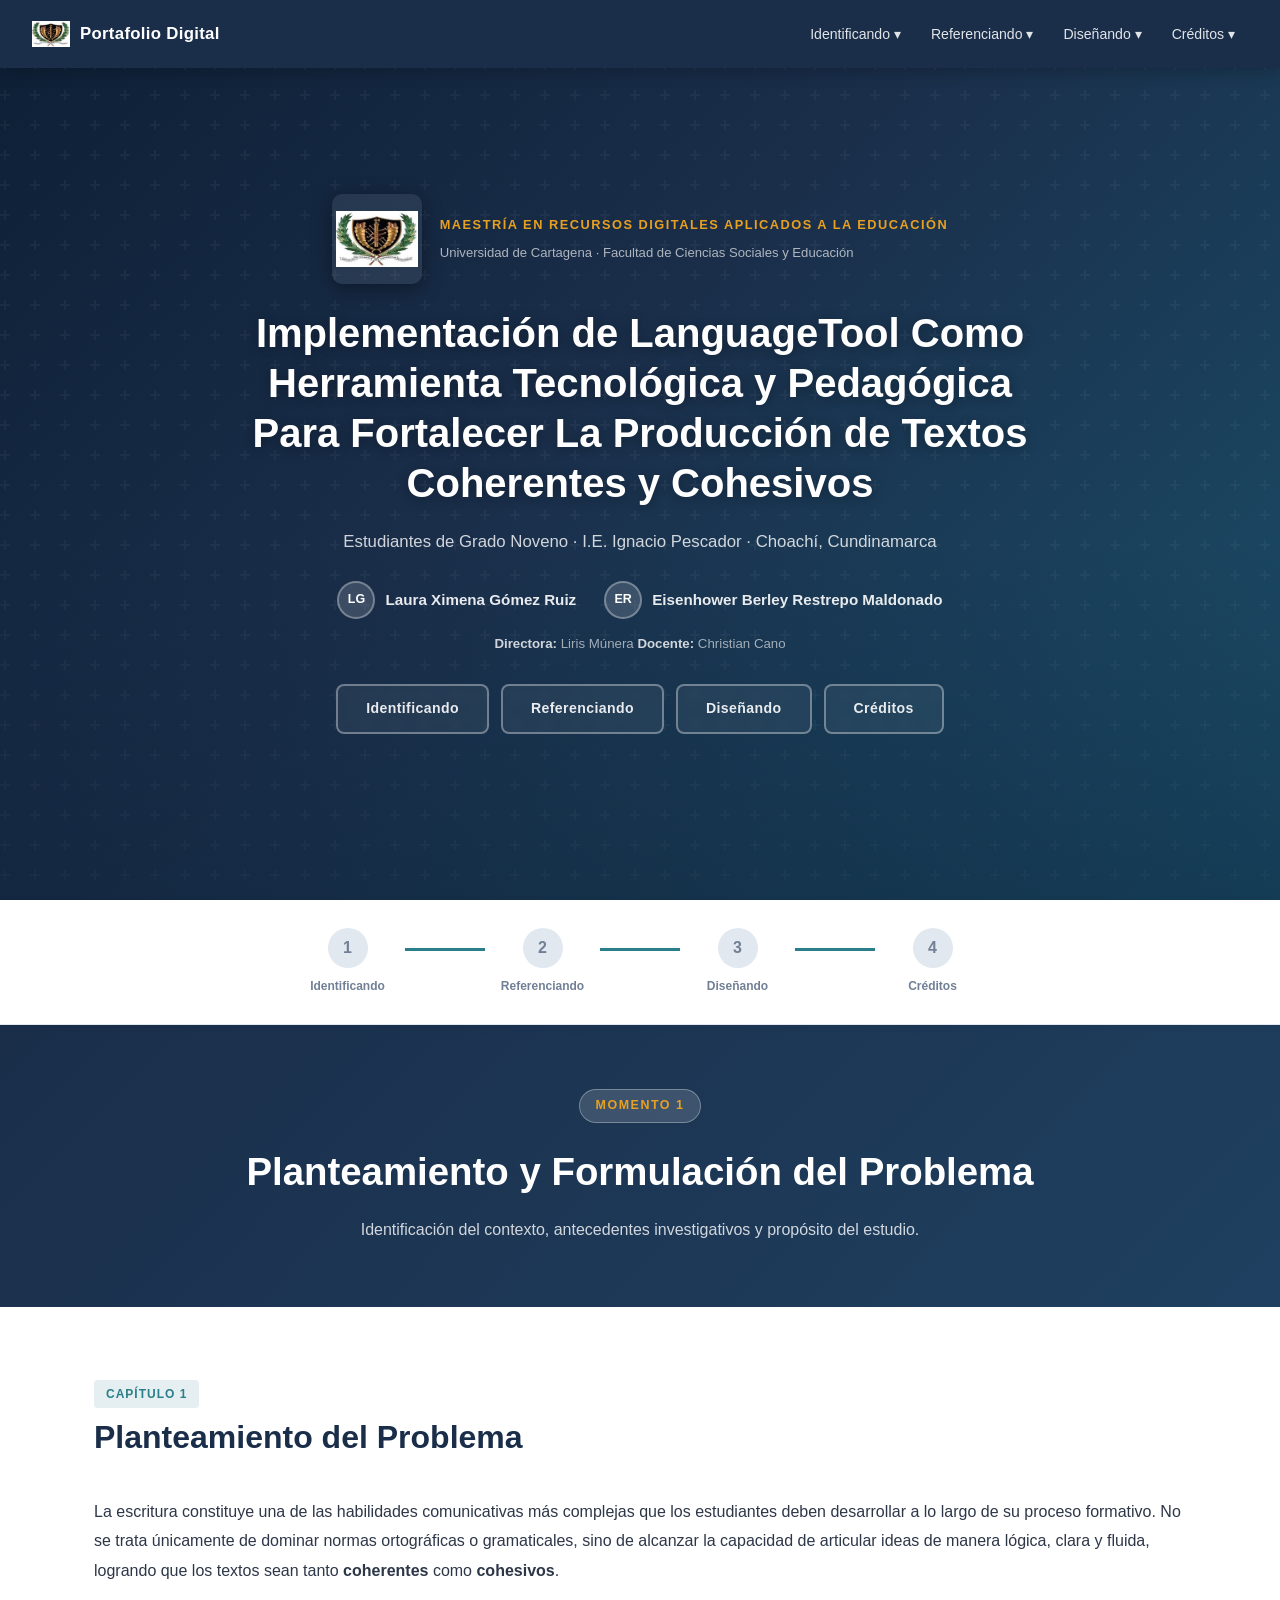
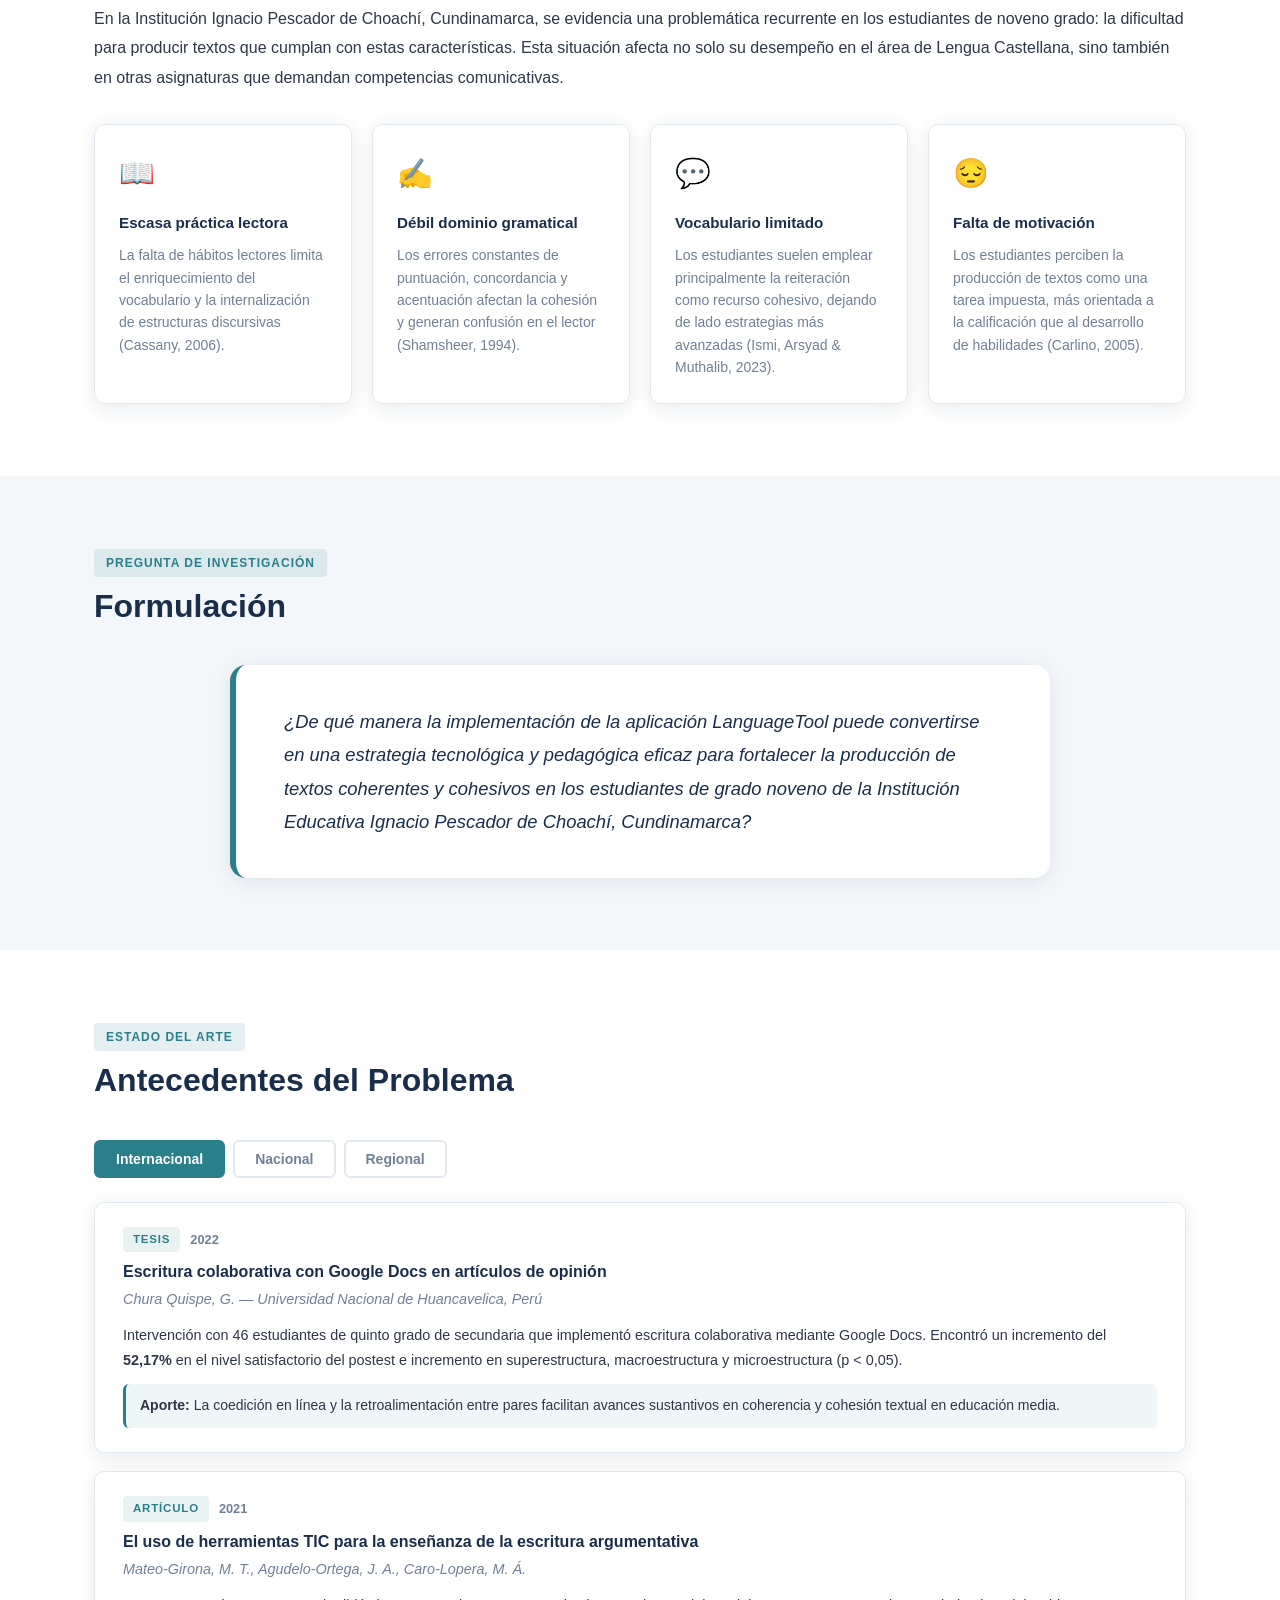
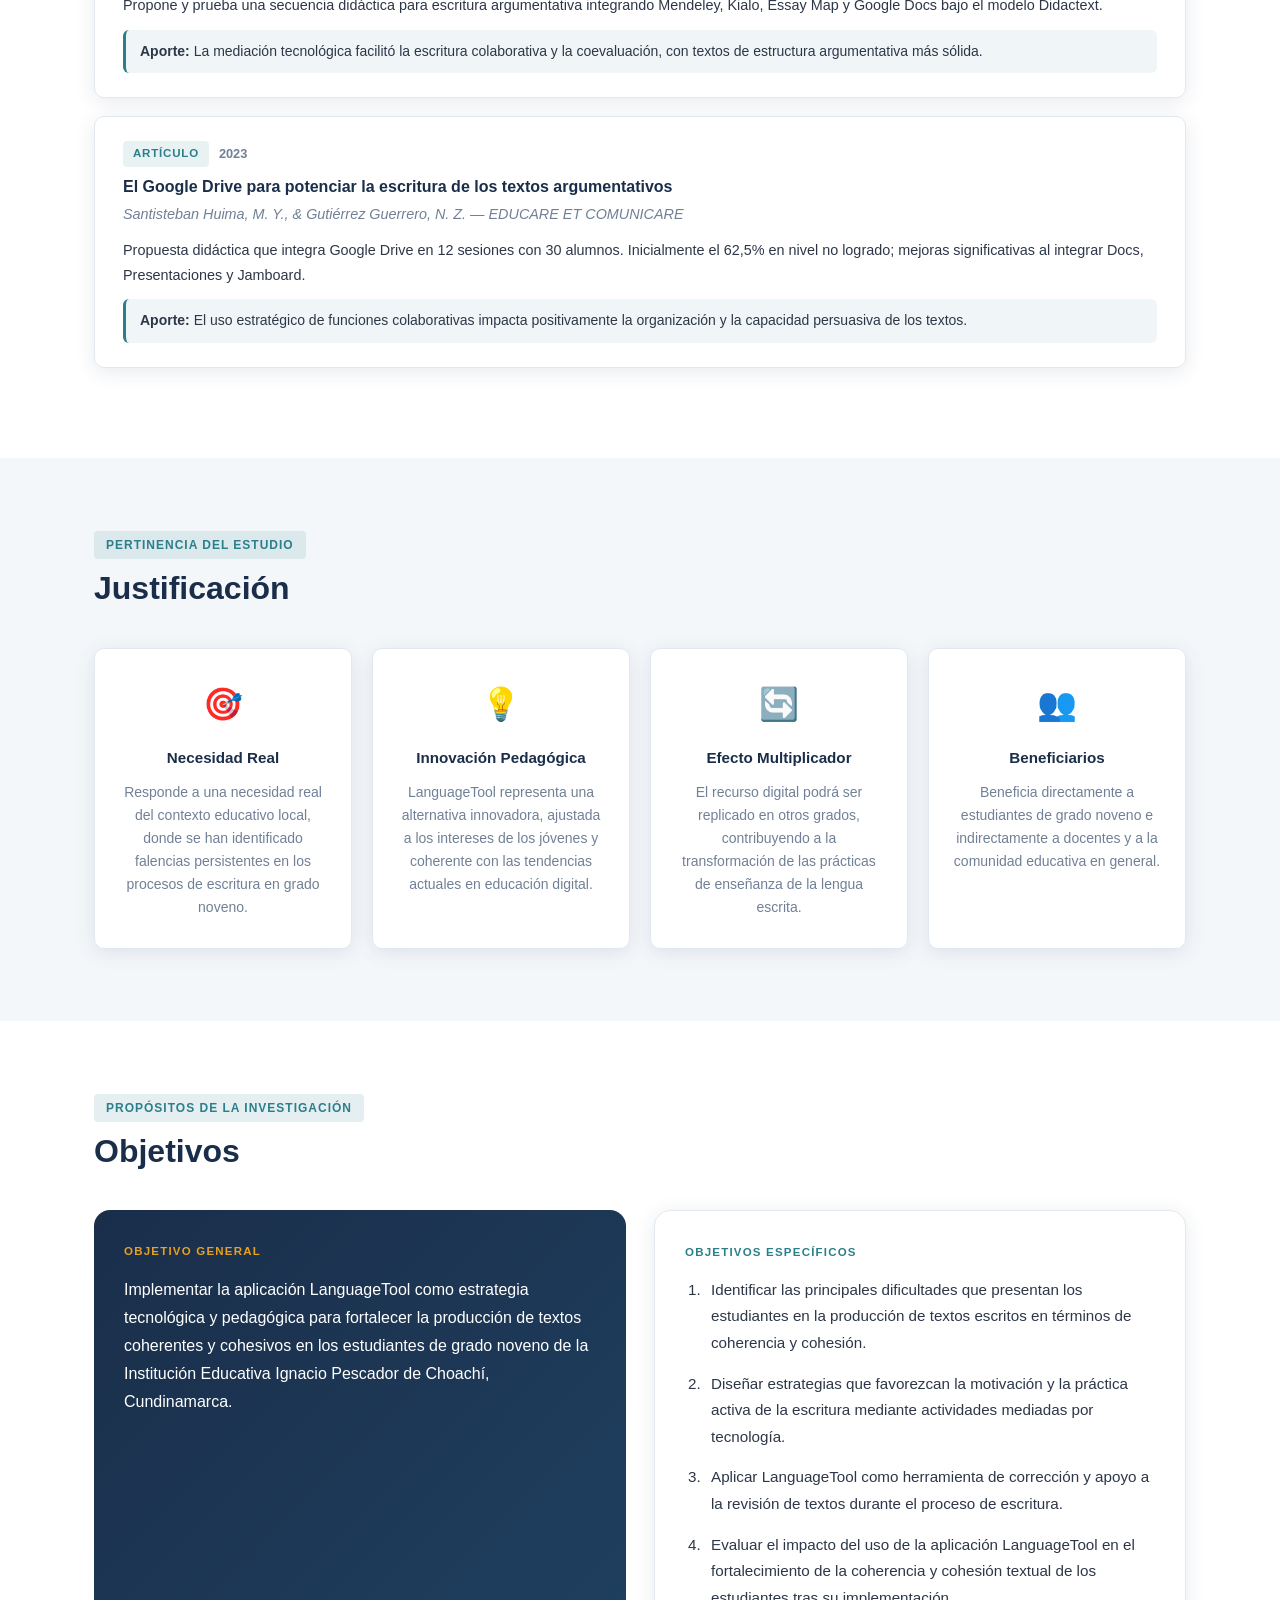
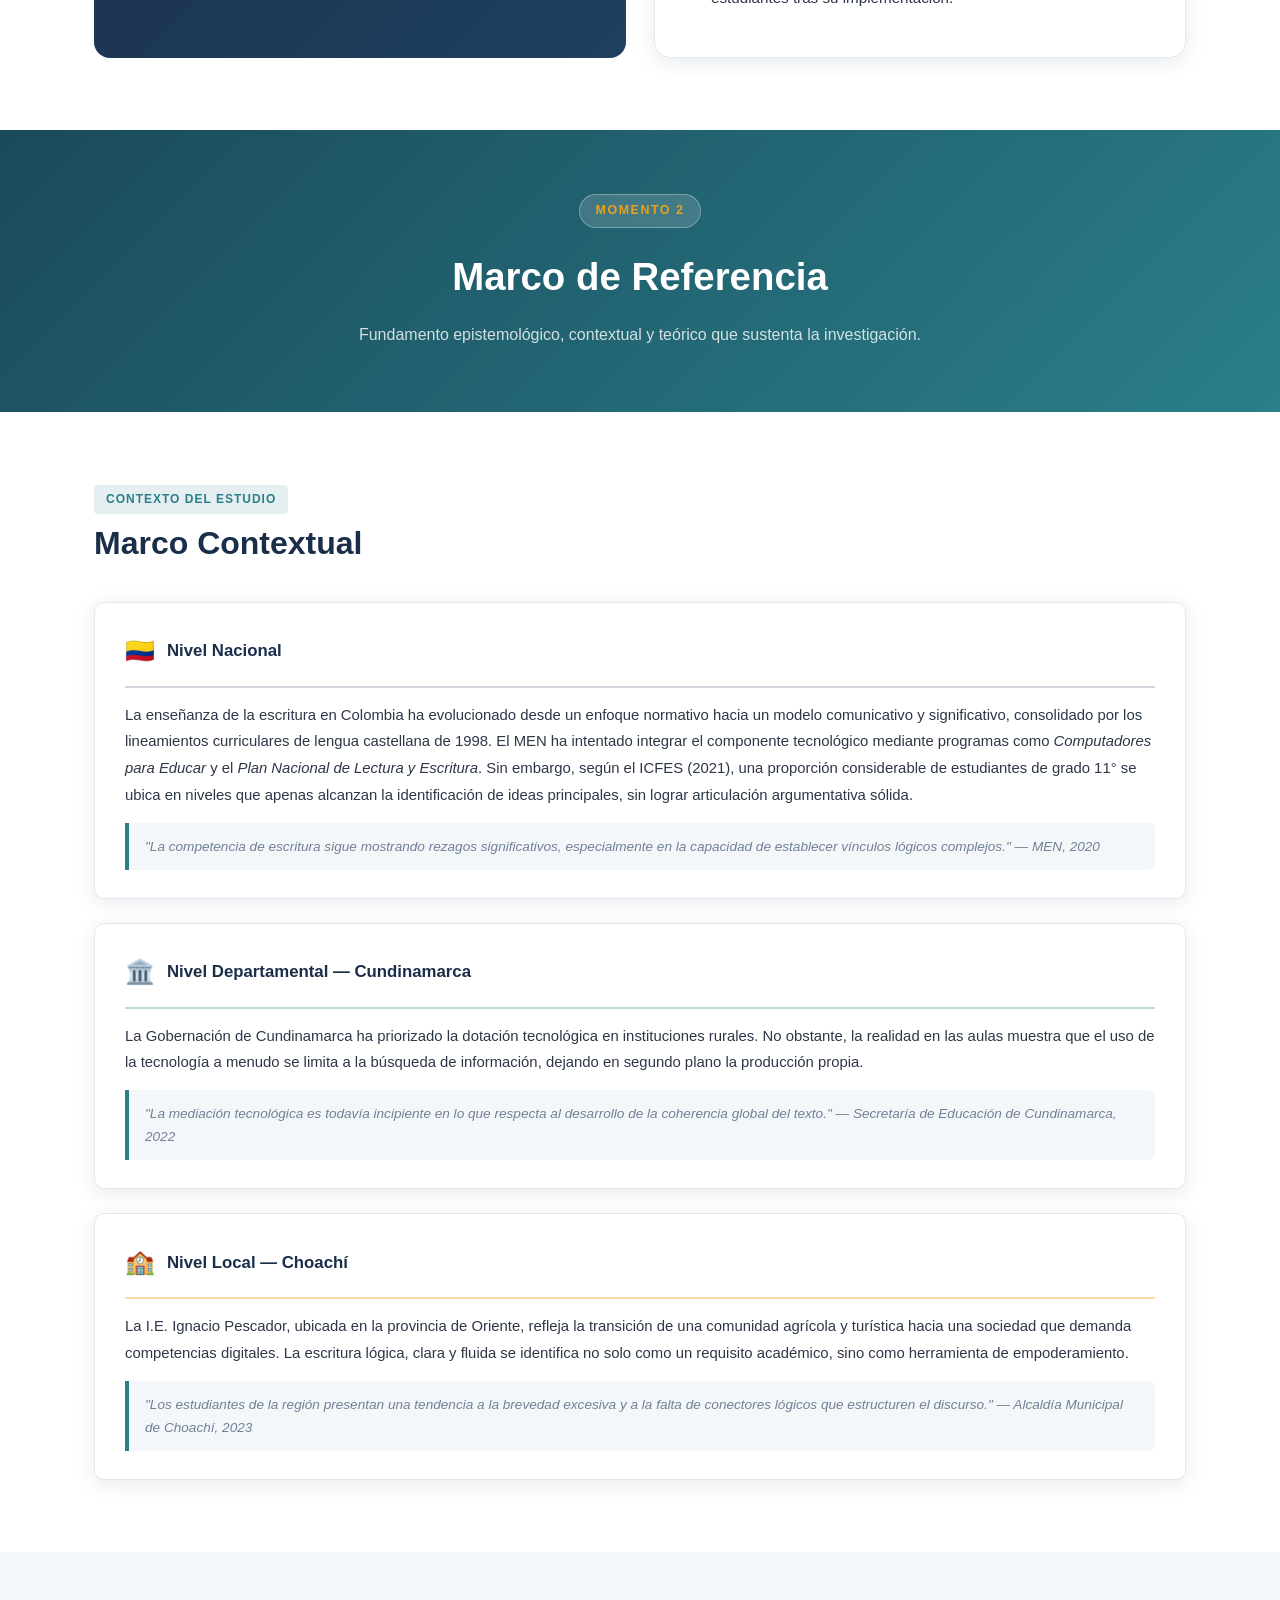
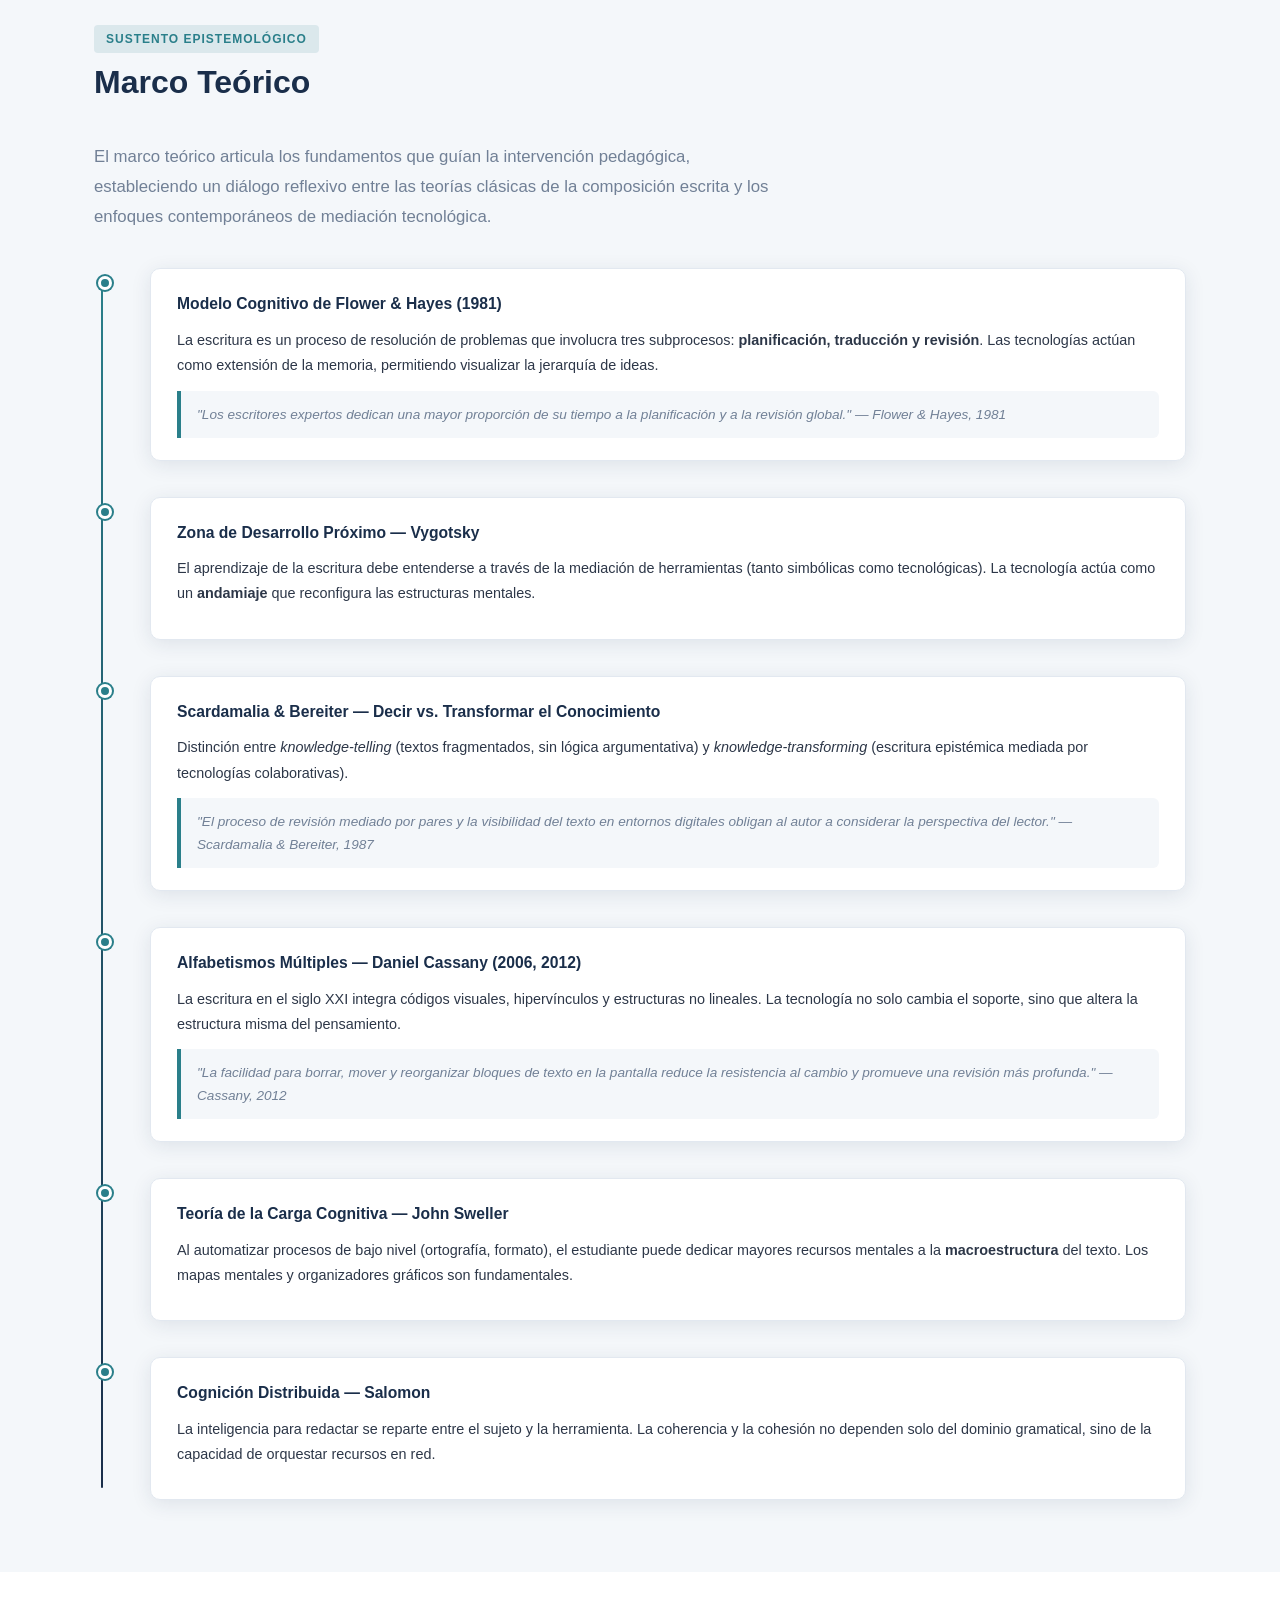
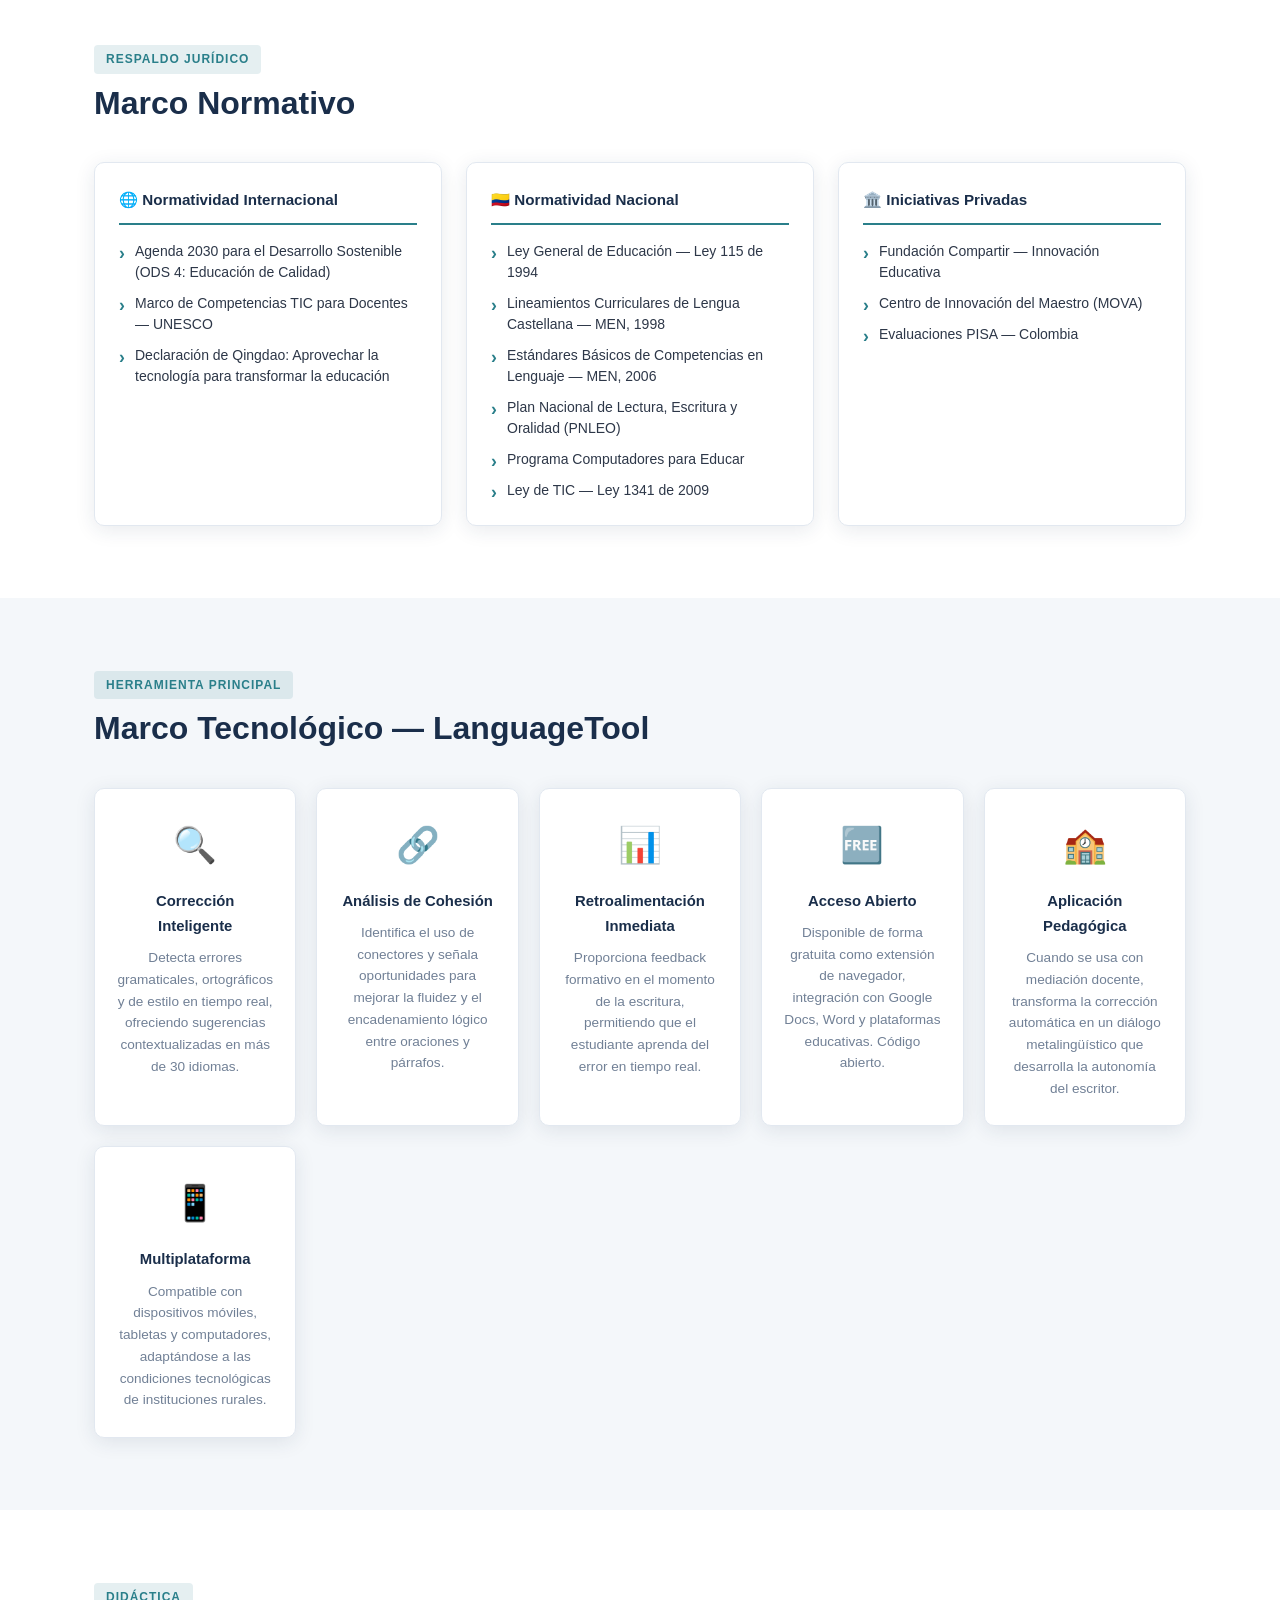
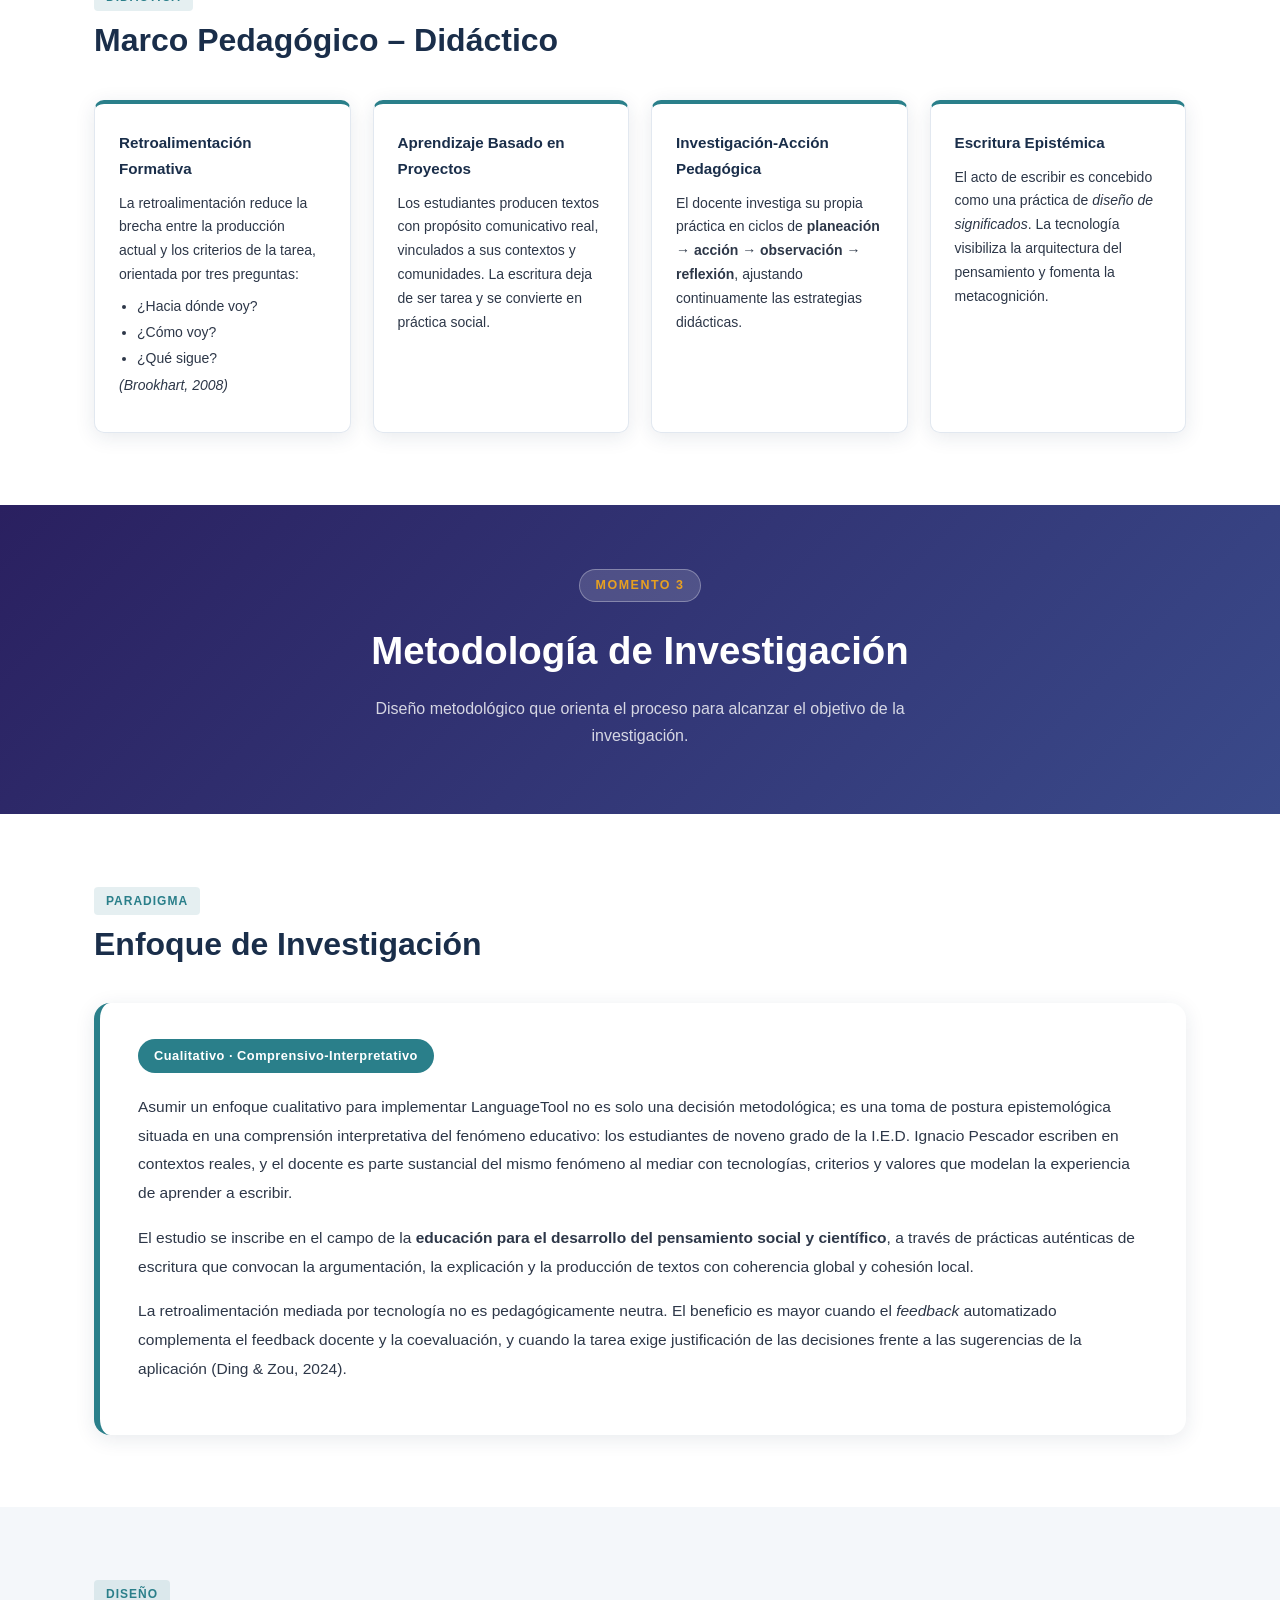
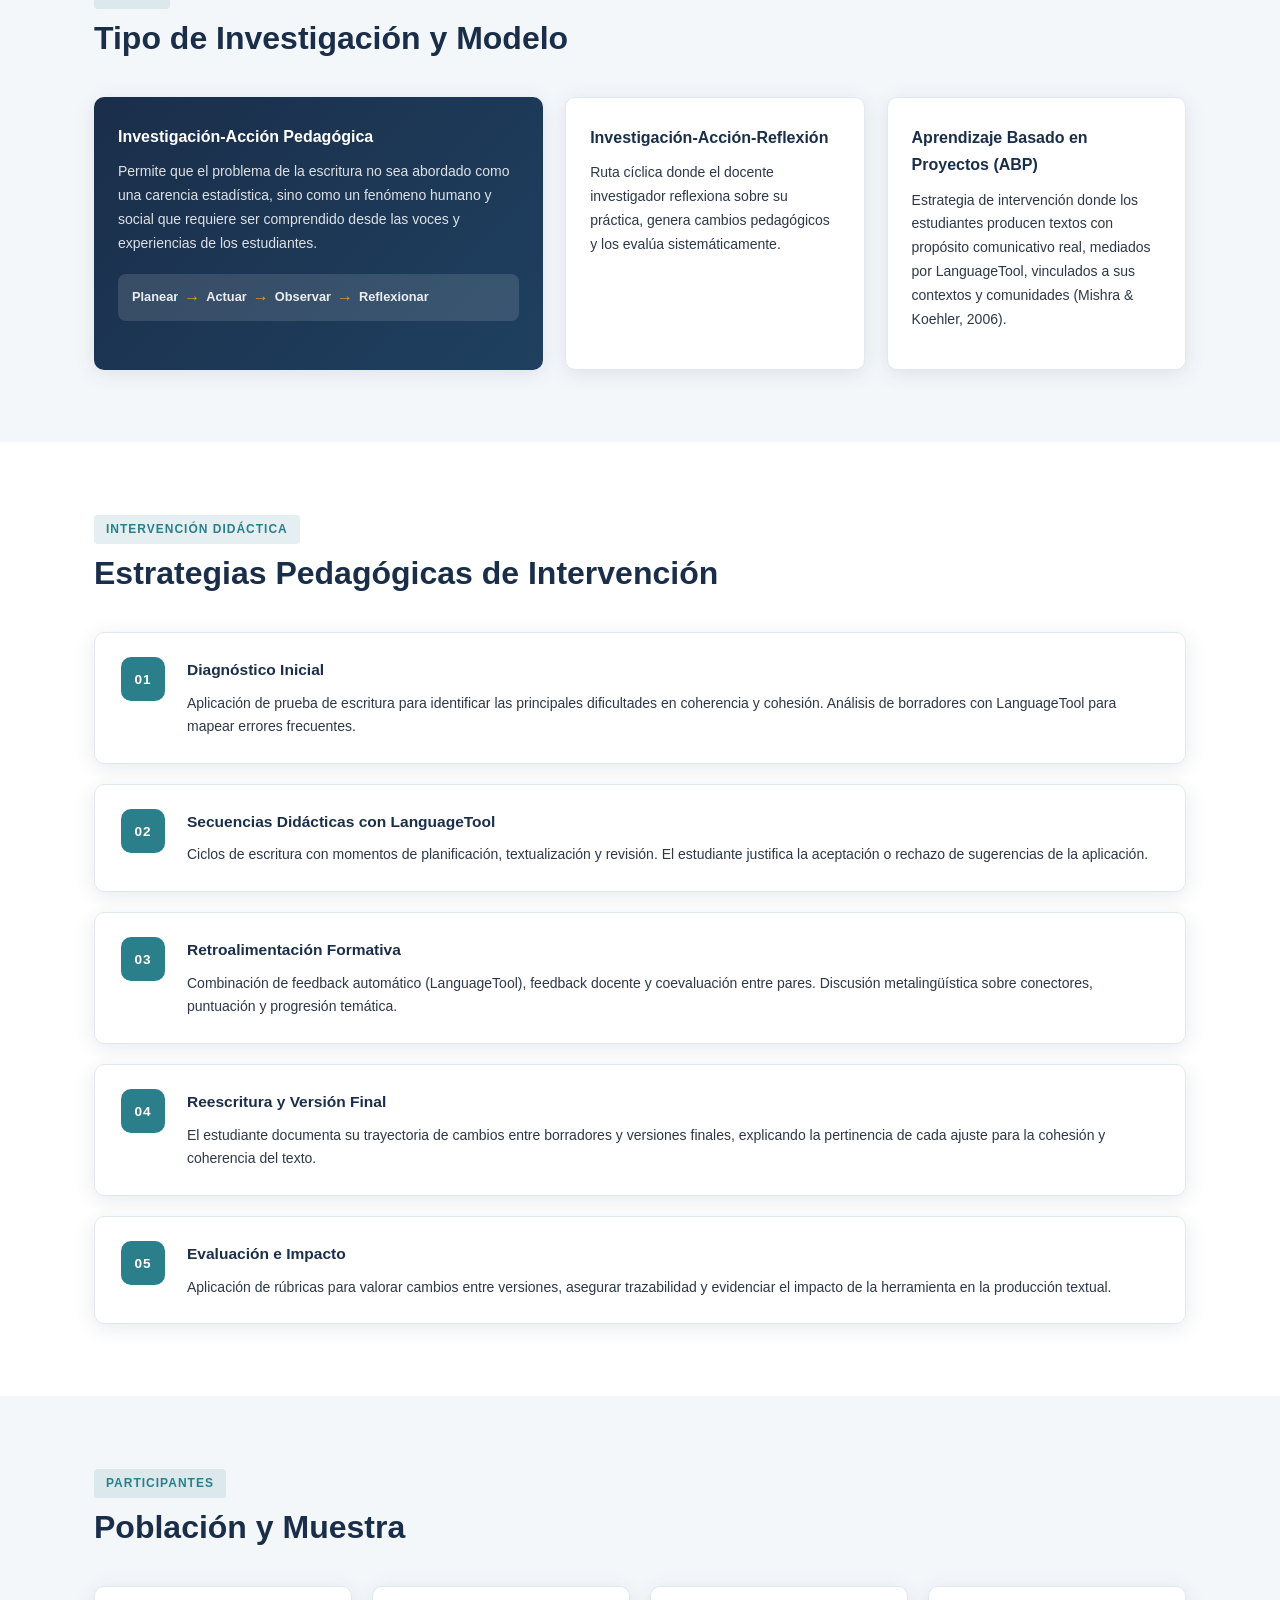
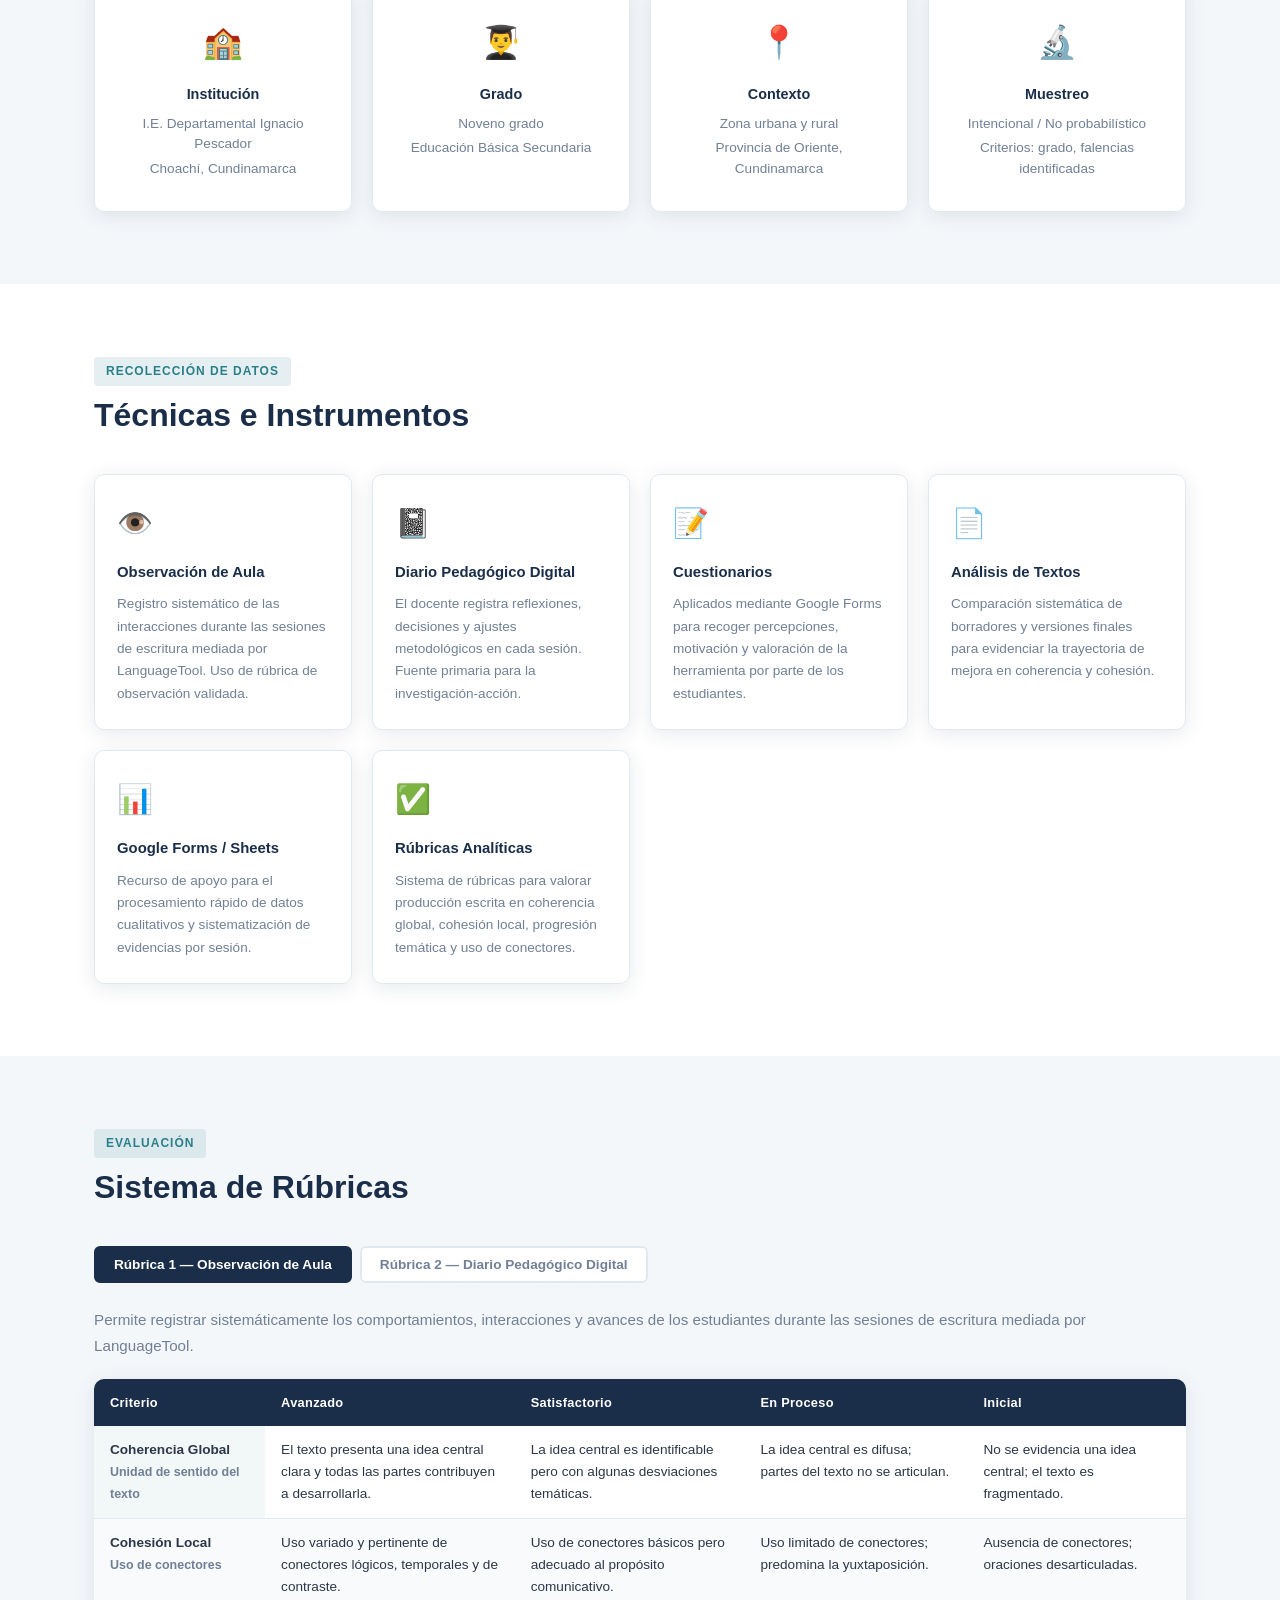
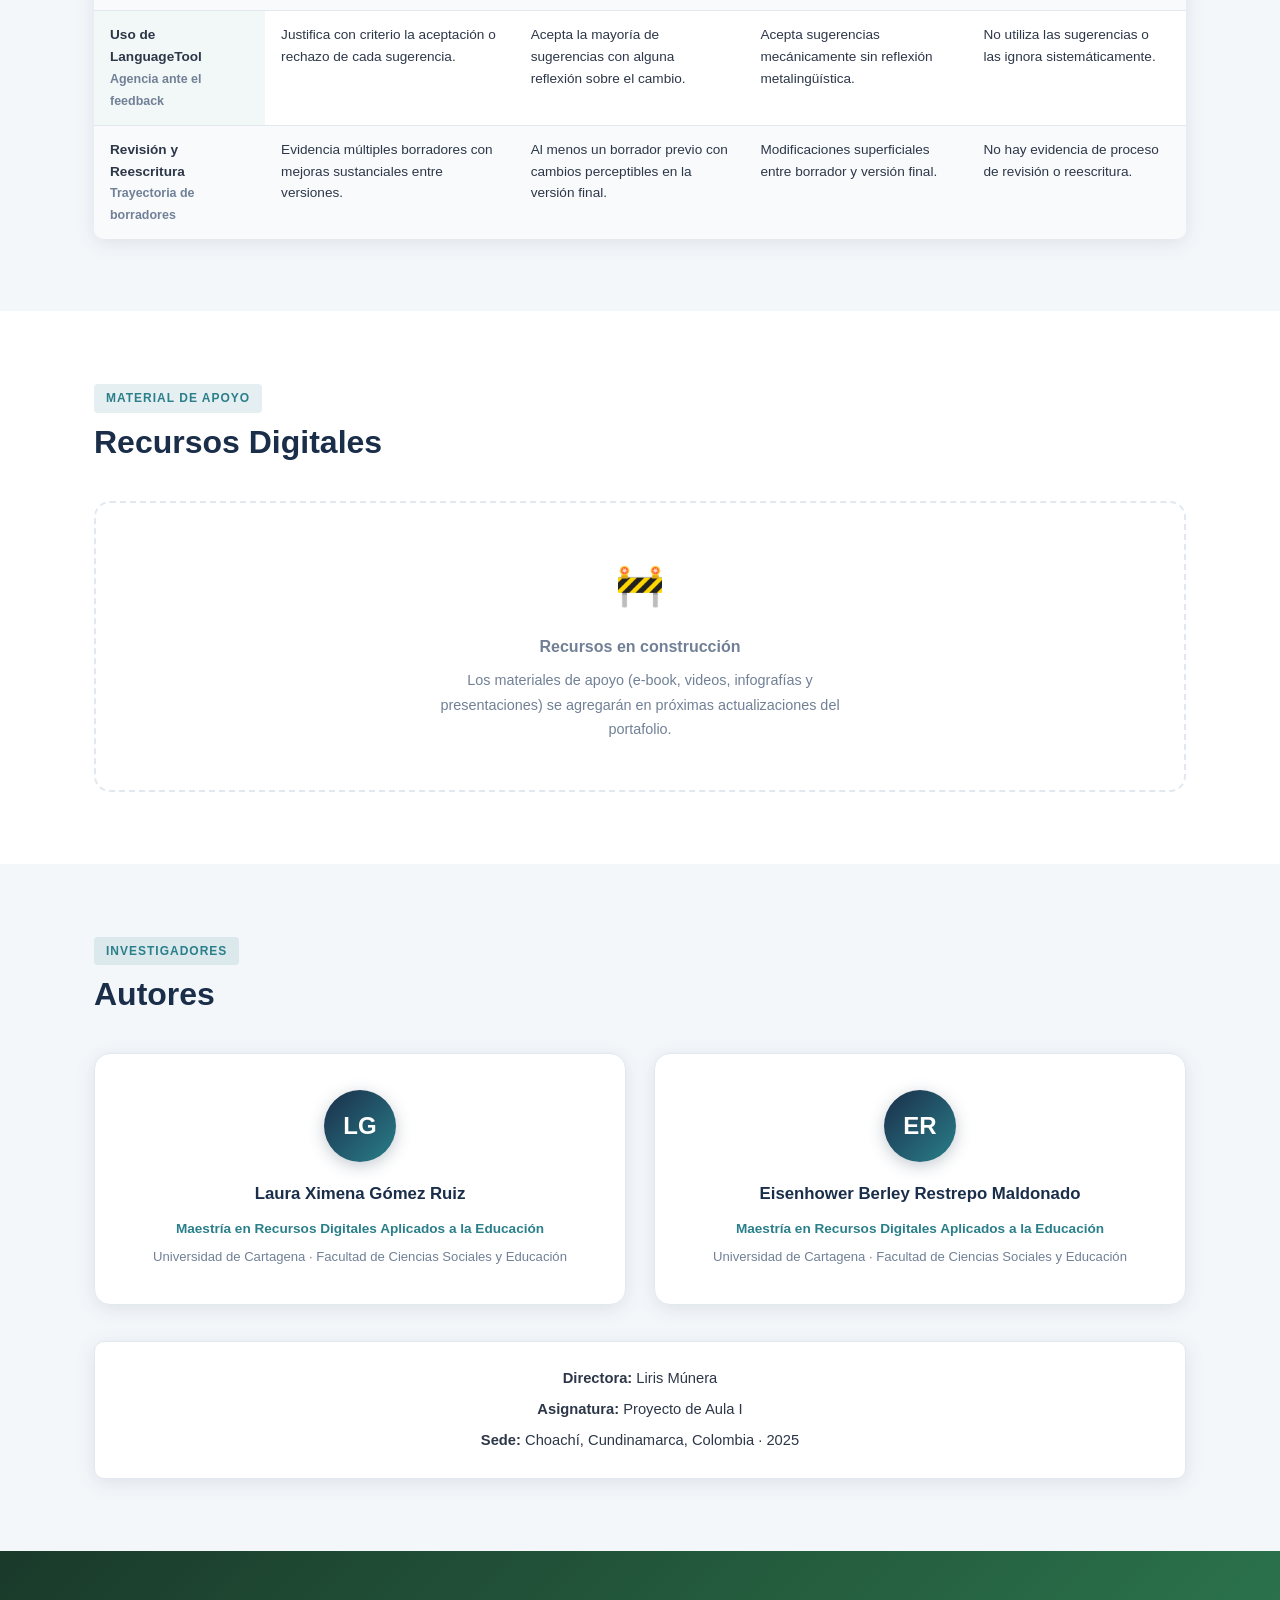
==== commit 9a1175ee: "Video" ====
--- a/index.html
+++ b/index.html
@@ -1450,12 +1450,12 @@
         Unidad didáctica diseñada para implementar LanguageTool en el aula de grado noveno, con secuencias de actividades que desarrollan la coherencia y cohesión textual.
       </p>
       <!-- Inserta aquí el documento de la unidad didáctica (PDF, imagen o enlace) -->
-      <!--
-        <div class="ebook-embed">
-          <iframe src="img/unidad-didactica.pdf" width="100%" height="600px" style="border:none; border-radius:10px;"></iframe>
-          <a href="img/unidad-didactica.pdf" download class="btn-secondary" style="margin-top:14px; display:inline-block;">⬇ Descargar Unidad Didáctica</a>
-        </div>
-      -->
+    
+      <!--   <div class="ebook-embed">
+          <iframe src="./img/PHOTO-2026-06-25-22-15-51.jpg" width="100%" height="600px" style="border:none; border-radius:10px;"></iframe>
+          <a href="./img/PHOTO-2026-06-25-22-15-51.jpg" download class="btn-secondary" style="margin-top:14px; display:inline-block;">⬇ Descargar Unidad Didáctica</a>
+        </div> -->
+    
       <!-- Enlace/embed a PDF de unidad didáctica si lo tienes -->
       <!--
         <div class="ebook-embed" style="margin-bottom:2rem;">
@@ -1516,6 +1516,12 @@
     </div>
   </section>
 
+  <div class="ebook-embed">
+          <iframe src="./img/PHOTO-2026-06-25-22-15-51.jpg" width="100%" height="600px" style="border:none; border-radius:10px;"></iframe>
+          <iframe src="./img/unidad.jpg" width="100%" height="600px" style="border:none; border-radius:10px;"></iframe>
+         
+        </div>
+
   <!-- Infografía -->
   <section class="section section-alt" id="infografia">
     <div class="container">
@@ -1527,12 +1533,12 @@
         Infografía visual que sintetiza la propuesta metodológica de la investigación: enfoque, tipo, estrategias y ruta de intervención con LanguageTool.
       </p> -->
       <!-- Inserta aquí la imagen de la infografía -->
-      <!--
+      
         <div class="poster-container">
-          <img src="img/infografia-metodologia.png" alt="Infografía propuesta metodológica" class="poster-img" />
-          <a href="img/infografia-metodologia.png" download class="btn-secondary">⬇ Descargar Infografía</a>
-        </div>
-      -->
+          <img src="./img/PHOTO-2026-07-08-20-11-55.jpg" alt="Infografía propuesta metodológica" class="poster-img" />
+          <a href="./img/PHOTO-2026-07-08-20-11-55.jpg" download class="btn-secondary">⬇ Descargar Infografía</a>
+        </div>
+     
       <!-- <div class="infografia-wrap">
         <div style="background:linear-gradient(135deg,#0F1A30 0%,#1B2A4A 100%);border-radius:12px;padding:2rem;color:#fff;font-family:'Segoe UI',sans-serif;position:relative;overflow:hidden;">
           <div style="position:absolute;top:-60px;right:-60px;width:220px;height:220px;border:1px solid rgba(184,150,12,0.12);border-radius:50%;pointer-events:none;"></div>
@@ -1650,12 +1656,12 @@
         Diseño instruccional de la propuesta pedagógica: objetivos de aprendizaje, secuencia de contenidos, actividades mediadas por LanguageTool y criterios de evaluación.
       </p> -->
       <!-- Inserta aquí el diseño instruccional (imagen, PDF o tabla) -->
-      <!--
+      
         <div class="ebook-embed">
-          <iframe src="img/diseno-instruccional.pdf" width="100%" height="600px" style="border:none; border-radius:10px;"></iframe>
-          <a href="img/diseno-instruccional.pdf" download class="btn-secondary" style="margin-top:14px; display:inline-block;">⬇ Descargar Diseño Instruccional</a>
-        </div>
-      -->
+          <iframe src="./img/DISENO_INSTRUCCIONAL.pdf" width="100%" height="600px" style="border:none; border-radius:10px;"></iframe>
+          <a href="./img/DISENO_INSTRUCCIONAL.pdf" download class="btn-secondary" style="margin-top:14px; display:inline-block;">⬇ Descargar Diseño Instruccional</a>
+        </div>
+     
       <!-- <div style="overflow-x:auto;margin-bottom:1.5rem;">
         <table class="di-table">
           <thead>
@@ -1729,9 +1735,9 @@
         <span class="section-tag">Diseñando</span>
         <h3>Producto Final</h3>
       </div>
-      <!-- <p class="section-intro">
+      <p class="section-intro">
         Producto final de la investigación: recurso digital o propuesta de intervención pedagógica lista para implementarse en la I.E. Ignacio Pescador.
-      </p> -->
+      </p>
       <!-- Inserta aquí el producto final (enlace, imagen, PDF, video, etc.) -->
       <!--
         <div class="poster-container">
@@ -1763,14 +1769,14 @@
       </div> -->
 
       <!-- Embed del producto final -->
-      <!-- <div class="poster-placeholder" style="margin-bottom:2rem;">
+     <!--  <div class="poster-placeholder" style="margin-bottom:2rem;">
         <div class="poster-placeholder-inner">
           <span>📎</span>
           <h4>Recurso Educativo Digital — Embed</h4>
           <p>Inserta aquí el enlace o embed de tu recurso educativo digital final<br><small>(iframe de tu sitio, PDF descargable, Genial.ly, etc.)</small></p>
         </div>
-      </div> -->
-      <!--
+      </div>
+      
         <div class="ebook-embed">
           <iframe src="URL_PRODUCTO_FINAL" width="100%" height="480px" style="border:none;border-radius:10px;"></iframe>
         </div>
@@ -1816,36 +1822,14 @@
         <span class="section-tag">Diseñando</span>
         <h3>Video Tutorial</h3>
       </div>
-      <!-- <p class="section-intro">
+      <p class="section-intro">
         Video tutorial que muestra paso a paso cómo usar LanguageTool como estrategia pedagógica para fortalecer la escritura coherente y cohesiva en el aula.
-      </p> -->
-      <!-- Opción A: Video local -->
-      <!--
-        <div class="video-wrap">
-          <video controls poster="img/video-thumb.jpg" src="img/video-tutorial.mp4">Tu navegador no soporta video HTML5.</video>
-        </div>
-      -->
-      <!-- Opción B: YouTube embed -->
-      <!--
-        <div class="video-wrap">
-          <iframe src="https://www.youtube.com/embed/TU_ID_VIDEO" title="Video Tutorial LanguageTool"
-            frameborder="0" allow="autoplay; encrypted-media" allowfullscreen></iframe>
-        </div>
-      -->
-      <!-- Video embed: descomenta cuando el video esté listo -->
-      <!--
-        <div class="video-wrap" style="margin-bottom:2rem;">
-          <iframe src="https://www.youtube.com/embed/TU_ID_VIDEO" title="Video Tutorial LanguageTool"
-            frameborder="0" allow="autoplay; encrypted-media" allowfullscreen></iframe>
-        </div>
-      -->
-      <!-- <div class="poster-placeholder" style="margin-bottom:2rem;">
-        <div class="poster-placeholder-inner">
-          <span>▶</span>
-          <h4>Video Tutorial — Próximamente</h4>
-          <p>Pega el embed de YouTube, Vimeo o Screencast-O-Matic cuando esté listo.<br>
-          <small>Ver comentario en el código</small></p>
-        </div>
+      </p>
+      <div class="video-wrap" style="margin-bottom:1.5rem;">
+        <video controls src="img/video-tutorial.mp4">Tu navegador no soporta video HTML5.</video>
+      </div>
+      <div style="text-align:center; margin-bottom:2rem;">
+        <a href="https://languagetool.org/es" target="_blank" rel="noopener noreferrer" class="btn-secondary">🔗 Probar LanguageTool (la app del video)</a>
       </div>
 
       <div class="vt-structure">
@@ -1860,7 +1844,6 @@
       </div>
     </div>
   </section>
- -->
 
   <!-- ======================================================= -->
   <!--              4. CRÉDITOS                                -->
--- a/styles.css
+++ b/styles.css
@@ -104,31 +104,49 @@
 .dropdown-menu {
   display: none;
   position: absolute;
-  top: calc(100% + 8px);
+  top: calc(100% + 4px);
   left: 0;
-  min-width: 200px;
+  min-width: 220px;
   background: var(--white);
   border-radius: var(--radius);
   box-shadow: var(--shadow-hover);
   padding: 6px 0;
-  z-index: 100;
-  border: 1px solid var(--border);
-}
-
-.nav-dropdown:hover .dropdown-menu { display: block; }
+  z-index: 200;
+  border: 1px solid var(--border);
+  /* pequeña animación de entrada */
+  opacity: 0;
+  transform: translateY(-6px);
+  transition: opacity .18s ease, transform .18s ease;
+  pointer-events: none;
+}
+
+/* Abierto por clase JS — funciona tanto en desktop como móvil */
+.nav-dropdown.open .dropdown-menu {
+  display: block;
+  opacity: 1;
+  transform: translateY(0);
+  pointer-events: auto;
+}
 
 .dropdown-menu li a {
   display: block;
-  padding: 9px 18px;
-  font-size: .85rem;
+  padding: 10px 18px;
+  font-size: .87rem;
   color: var(--text);
   transition: var(--transition);
+  white-space: nowrap;
 }
 
 .dropdown-menu li a:hover {
   background: var(--light);
   color: var(--secondary);
-  padding-left: 22px;
+  padding-left: 24px;
+}
+
+/* Indicador visual en el botón cuando está abierto */
+.nav-dropdown.open > a {
+  color: var(--white) !important;
+  background: rgba(255,255,255,.15) !important;
 }
 
 /* Hamburger */
@@ -1377,8 +1395,22 @@
 
 /* ── EBOOK EMBED ──────────────────────────────────────────── */
 .ebook-embed { text-align: center; }
-.ebook-embed iframe { width: 100%; border-radius: var(--radius); box-shadow: var(--shadow); }
+.ebook-embed iframe { 
+  width: 80%;
+   border-radius:
+    var(--radius); 
+    box-shadow: 
+    var(--shadow);
+    
+}
 .ebook-link-block { text-align: center; padding: 32px; }
+.ebook-embed{
+  display: flex;
+  flex-direction: column;
+  align-items: center;
+  gap: 60px;
+}
+
 
 .video-wrap {
   position: relative;
@@ -2143,6 +2175,7 @@
 
   .nav-links > li > a { padding: 11px 14px; font-size: .92rem; }
 
+  /* Dropdown en móvil: estático dentro del panel */
   .nav-dropdown .dropdown-menu {
     position: static;
     box-shadow: none;
@@ -2151,13 +2184,18 @@
     border-radius: 6px;
     padding: 4px 0;
     margin: 4px 0 4px 16px;
-    display: none;
+    /* override de la animación desktop — en móvil se muestra sin transform */
+    transform: none !important;
+    opacity: 1 !important;
   }
 
-  .nav-dropdown.open-mobile .dropdown-menu { display: block; }
+  .nav-dropdown.open .dropdown-menu {
+    display: block;
+    pointer-events: auto;
+  }
 
   .dropdown-menu li a { color: rgba(255,255,255,.78); font-size: .85rem; }
-  .dropdown-menu li a:hover { background: rgba(255,255,255,.08); color: var(--white); }
+  .dropdown-menu li a:hover { background: rgba(255,255,255,.08); color: var(--white); padding-left: 22px; }
 
   .progress-section { top: 58px; }
   .progress-item span { font-size: .68rem; max-width: 70px; }
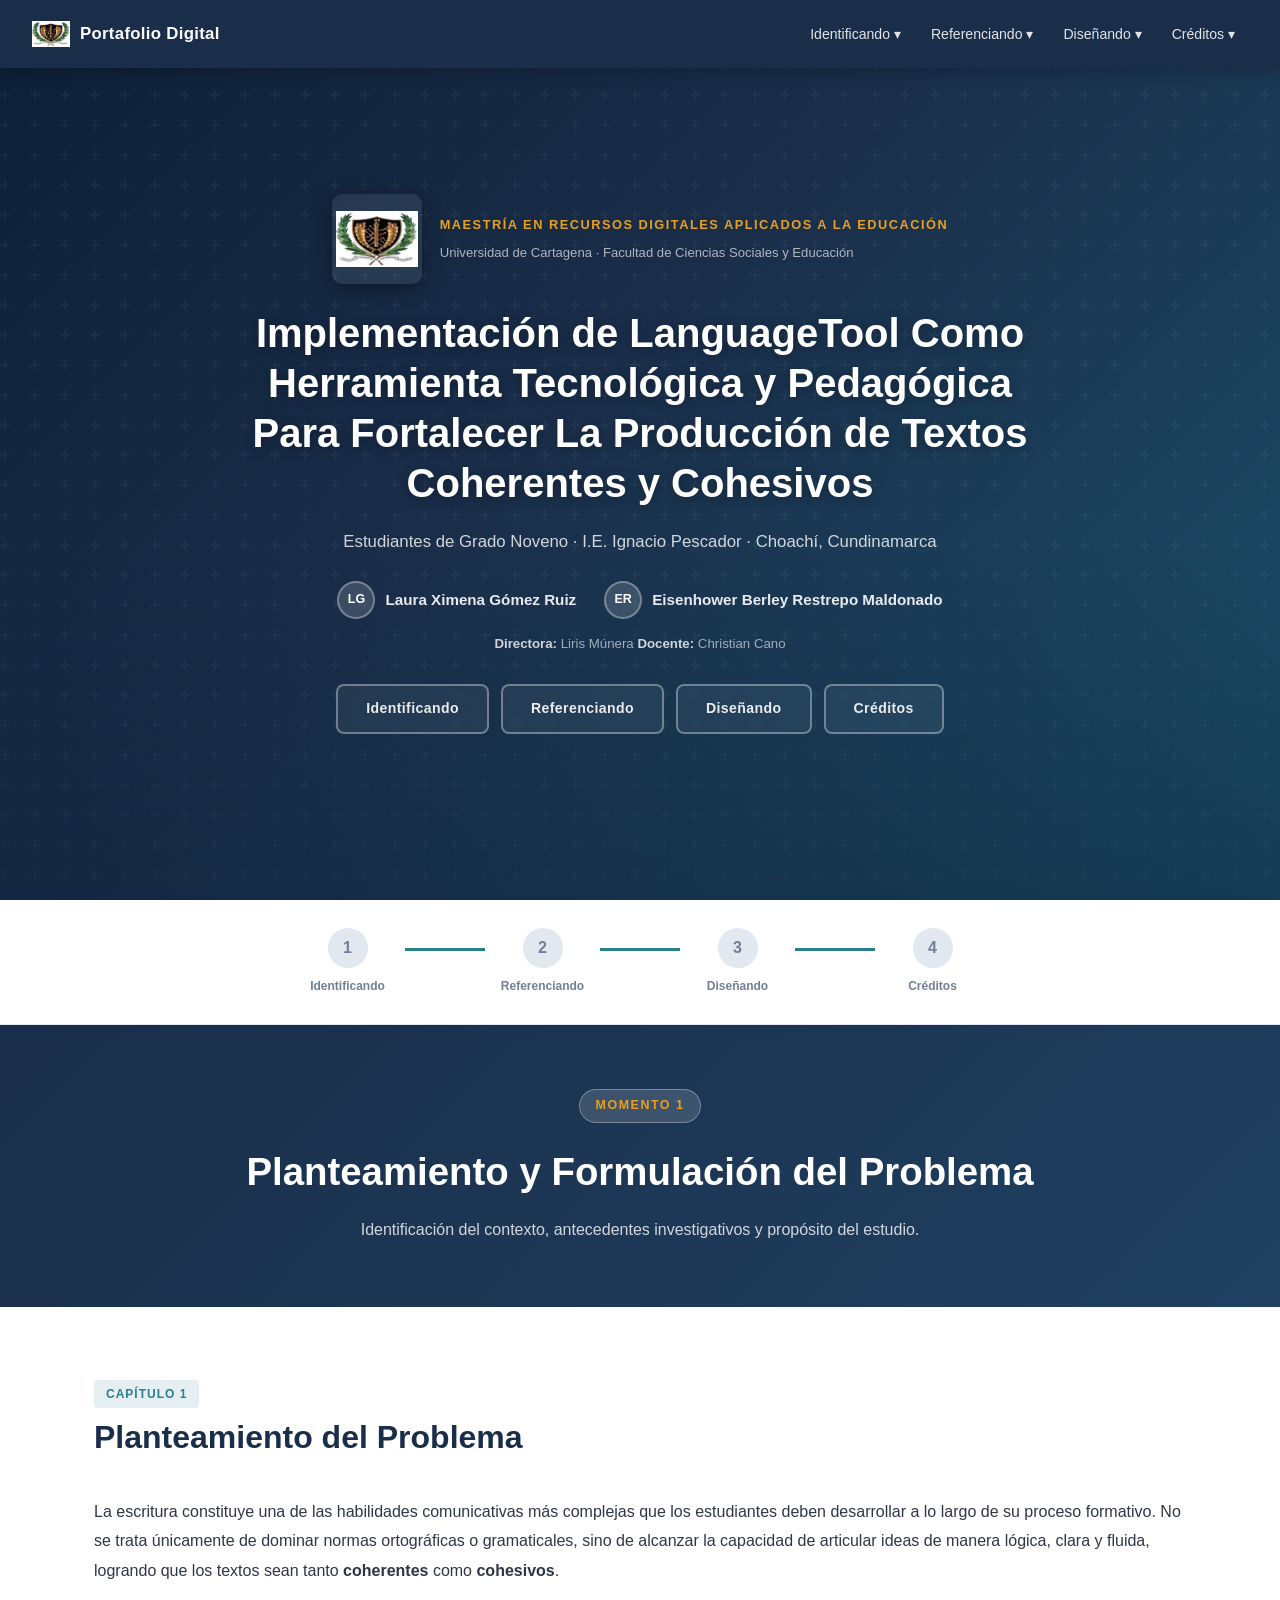
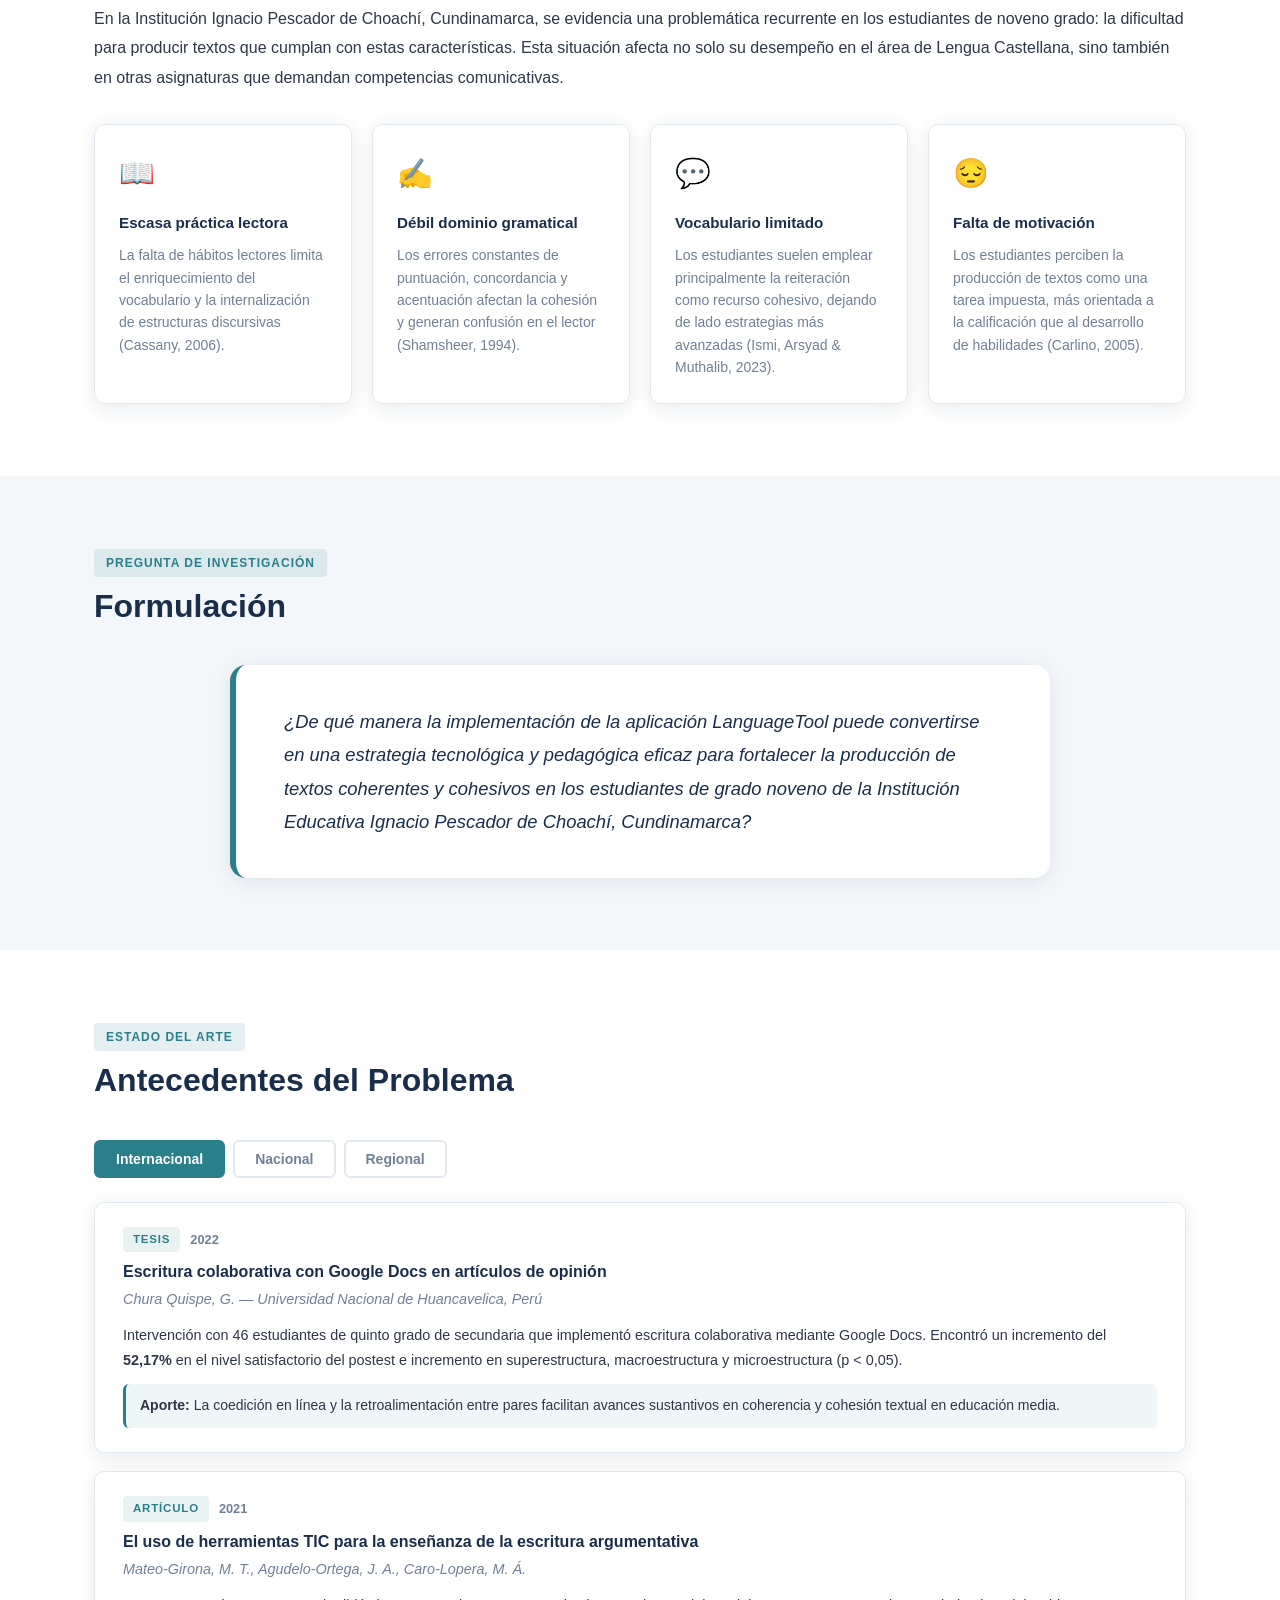
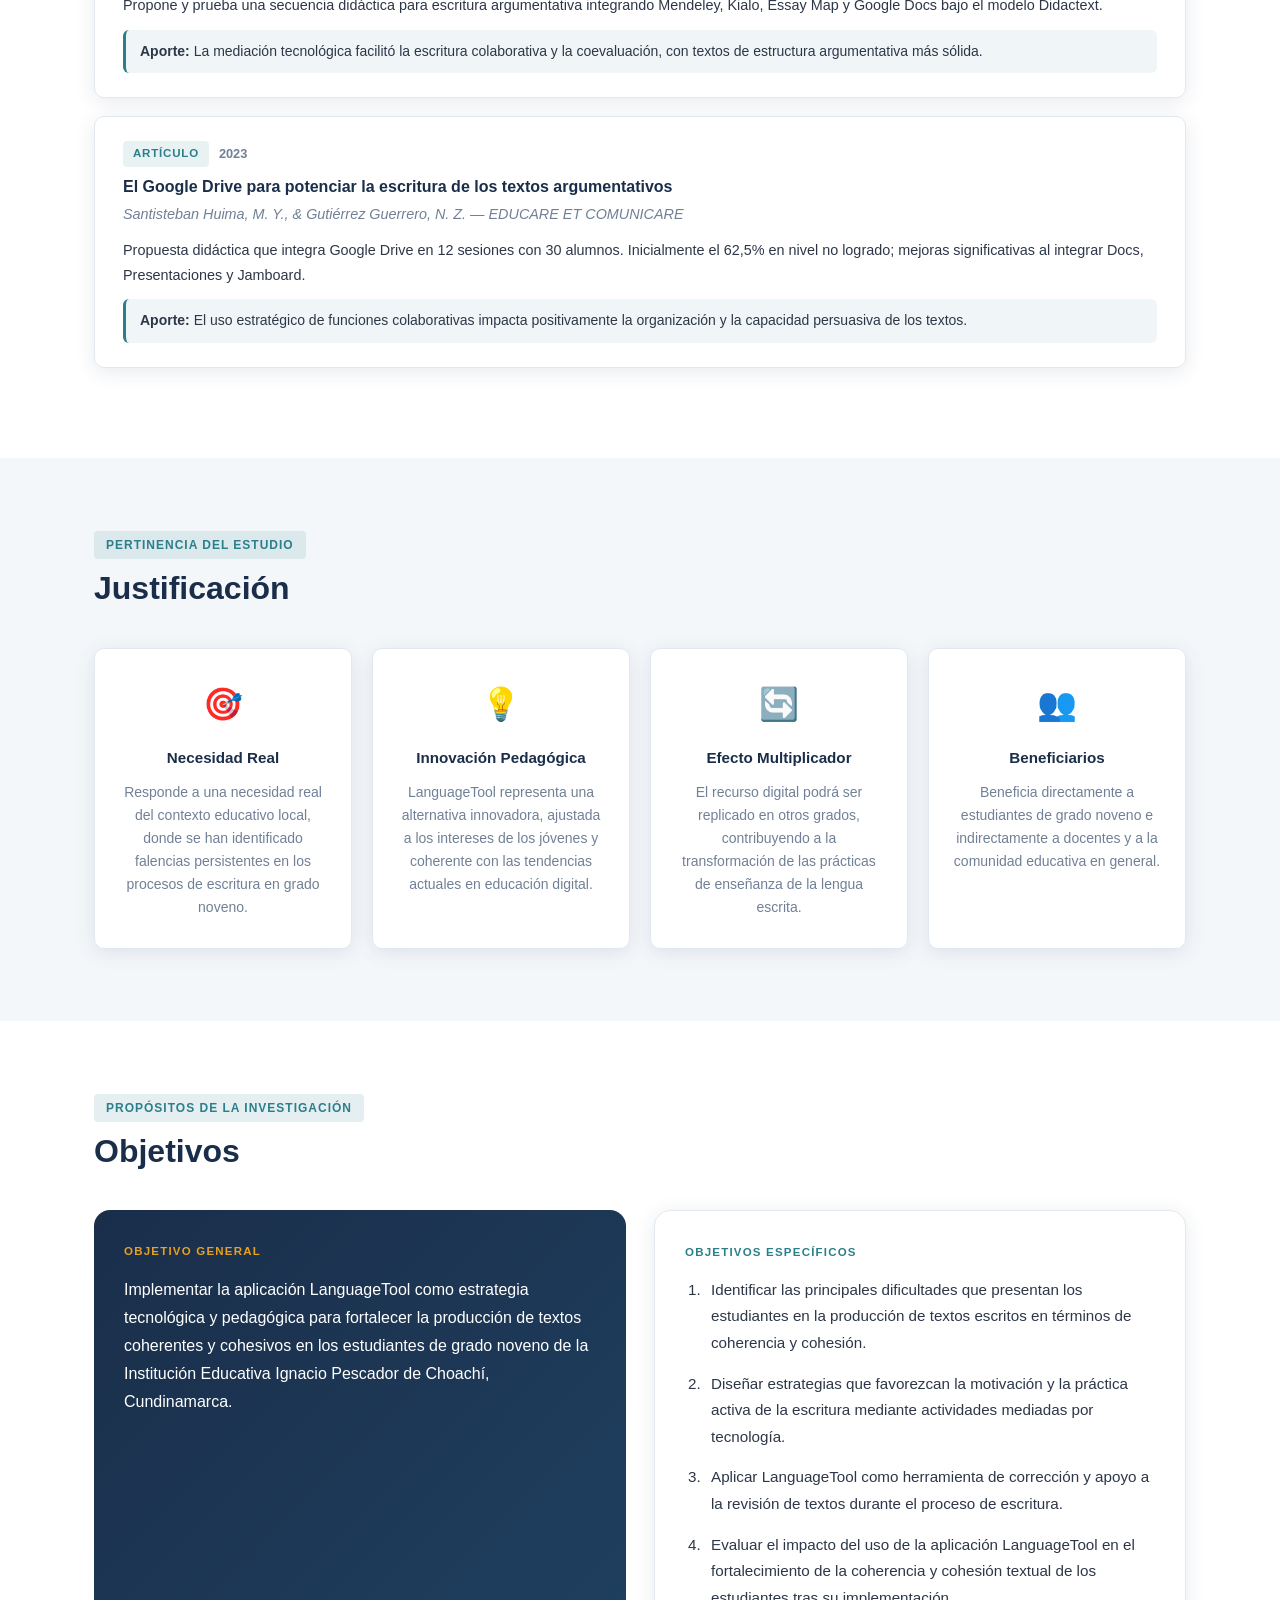
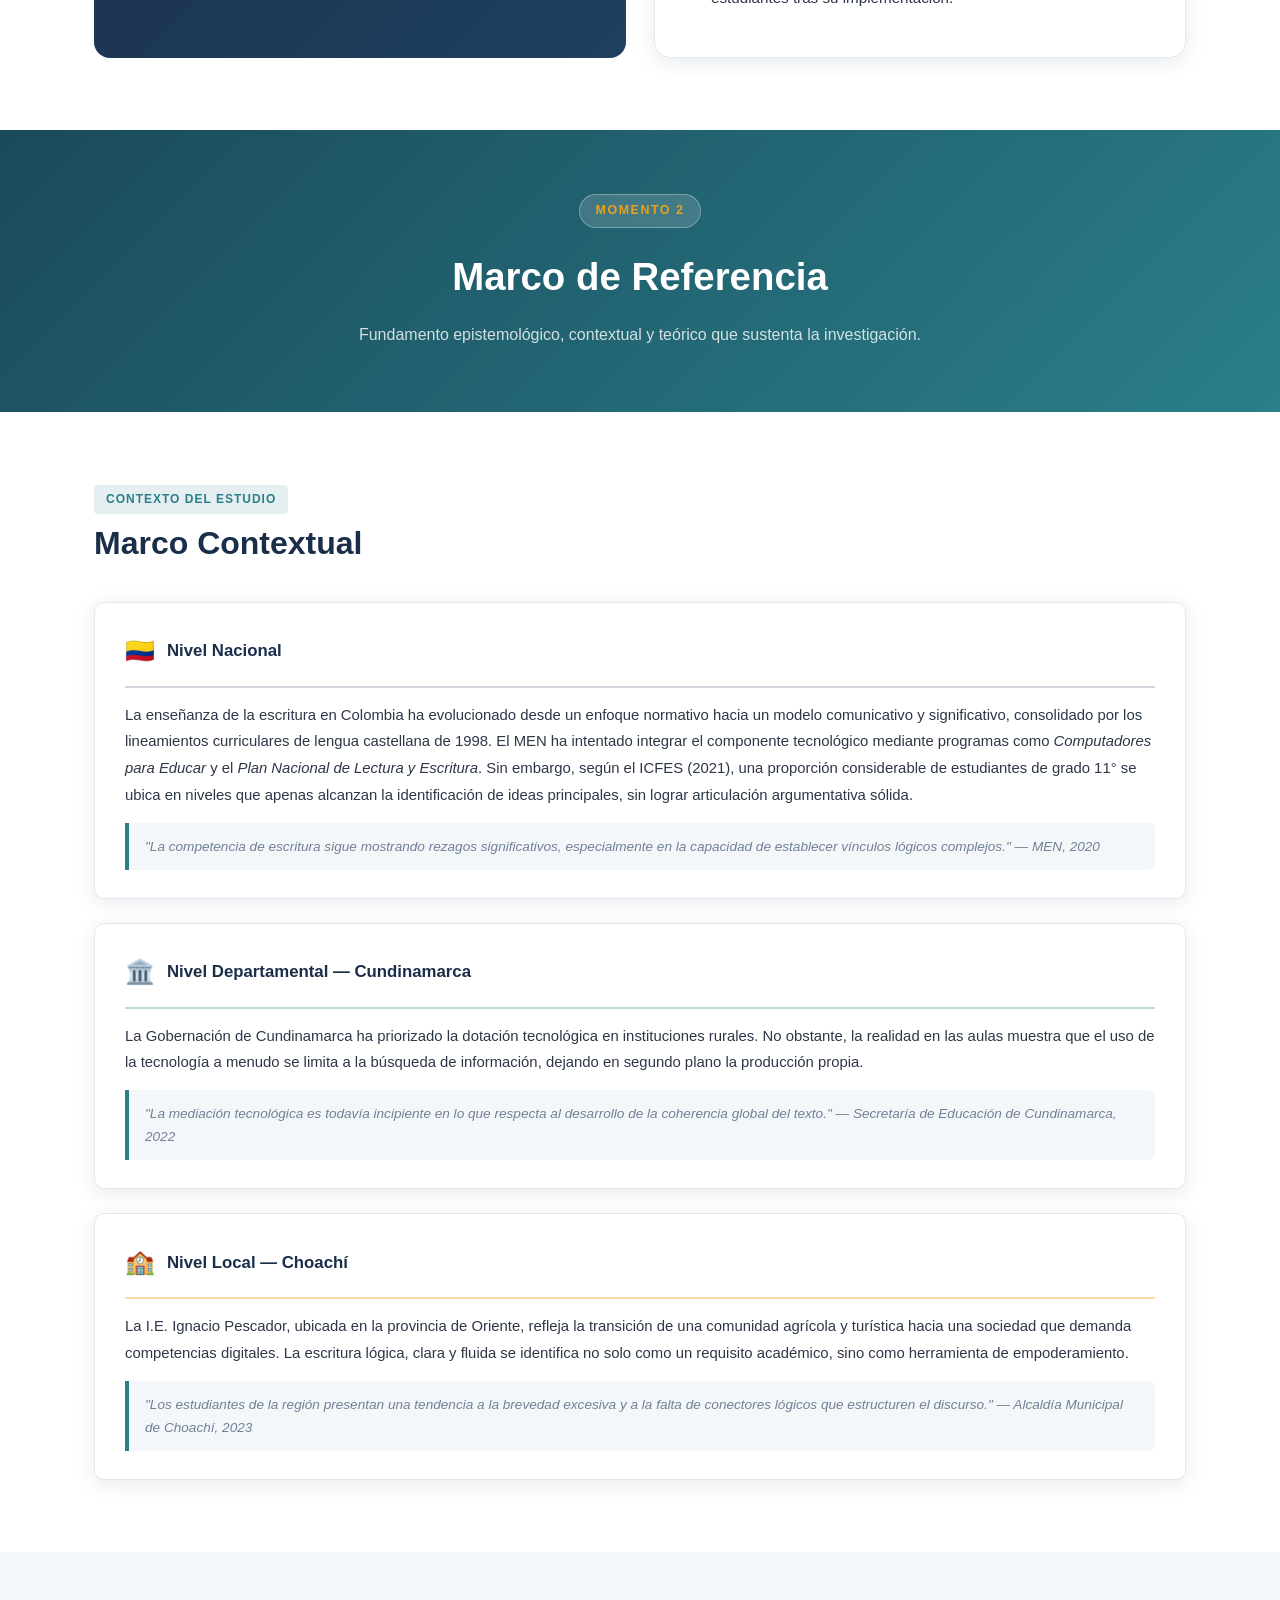
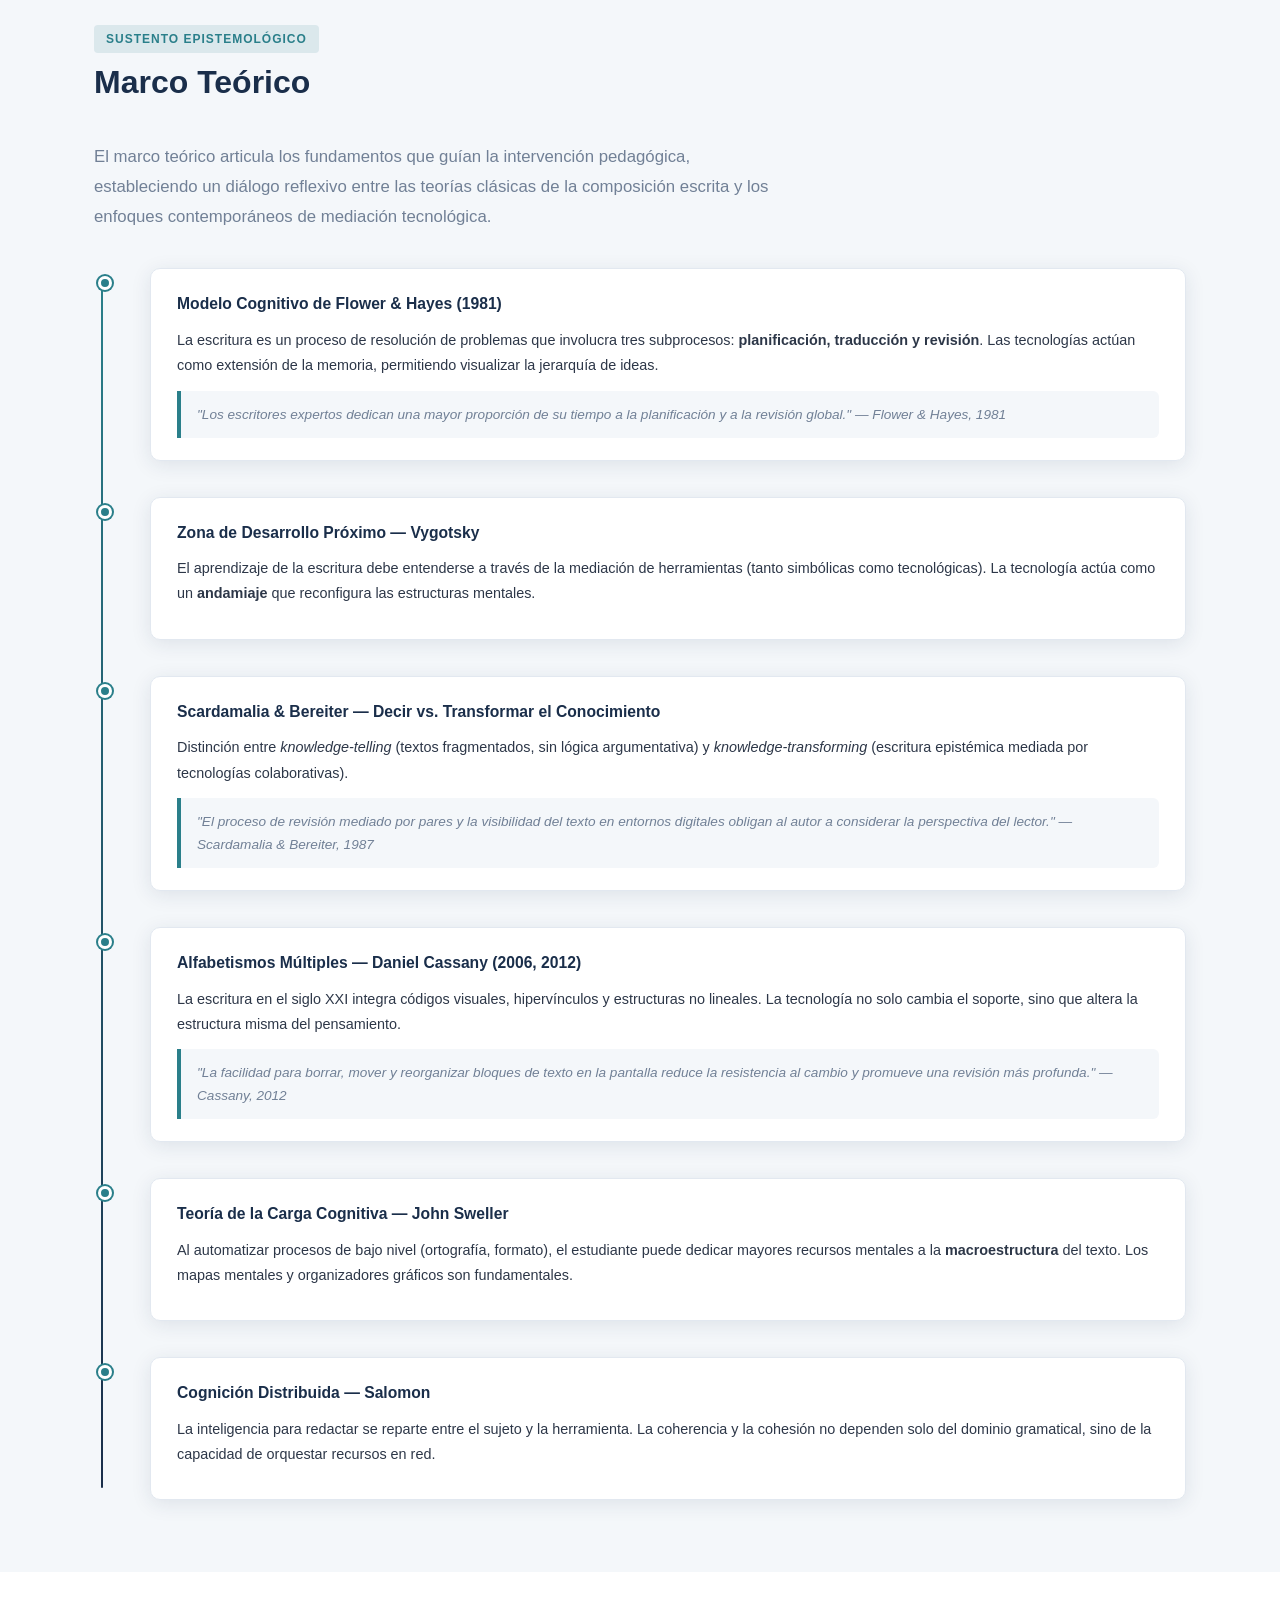
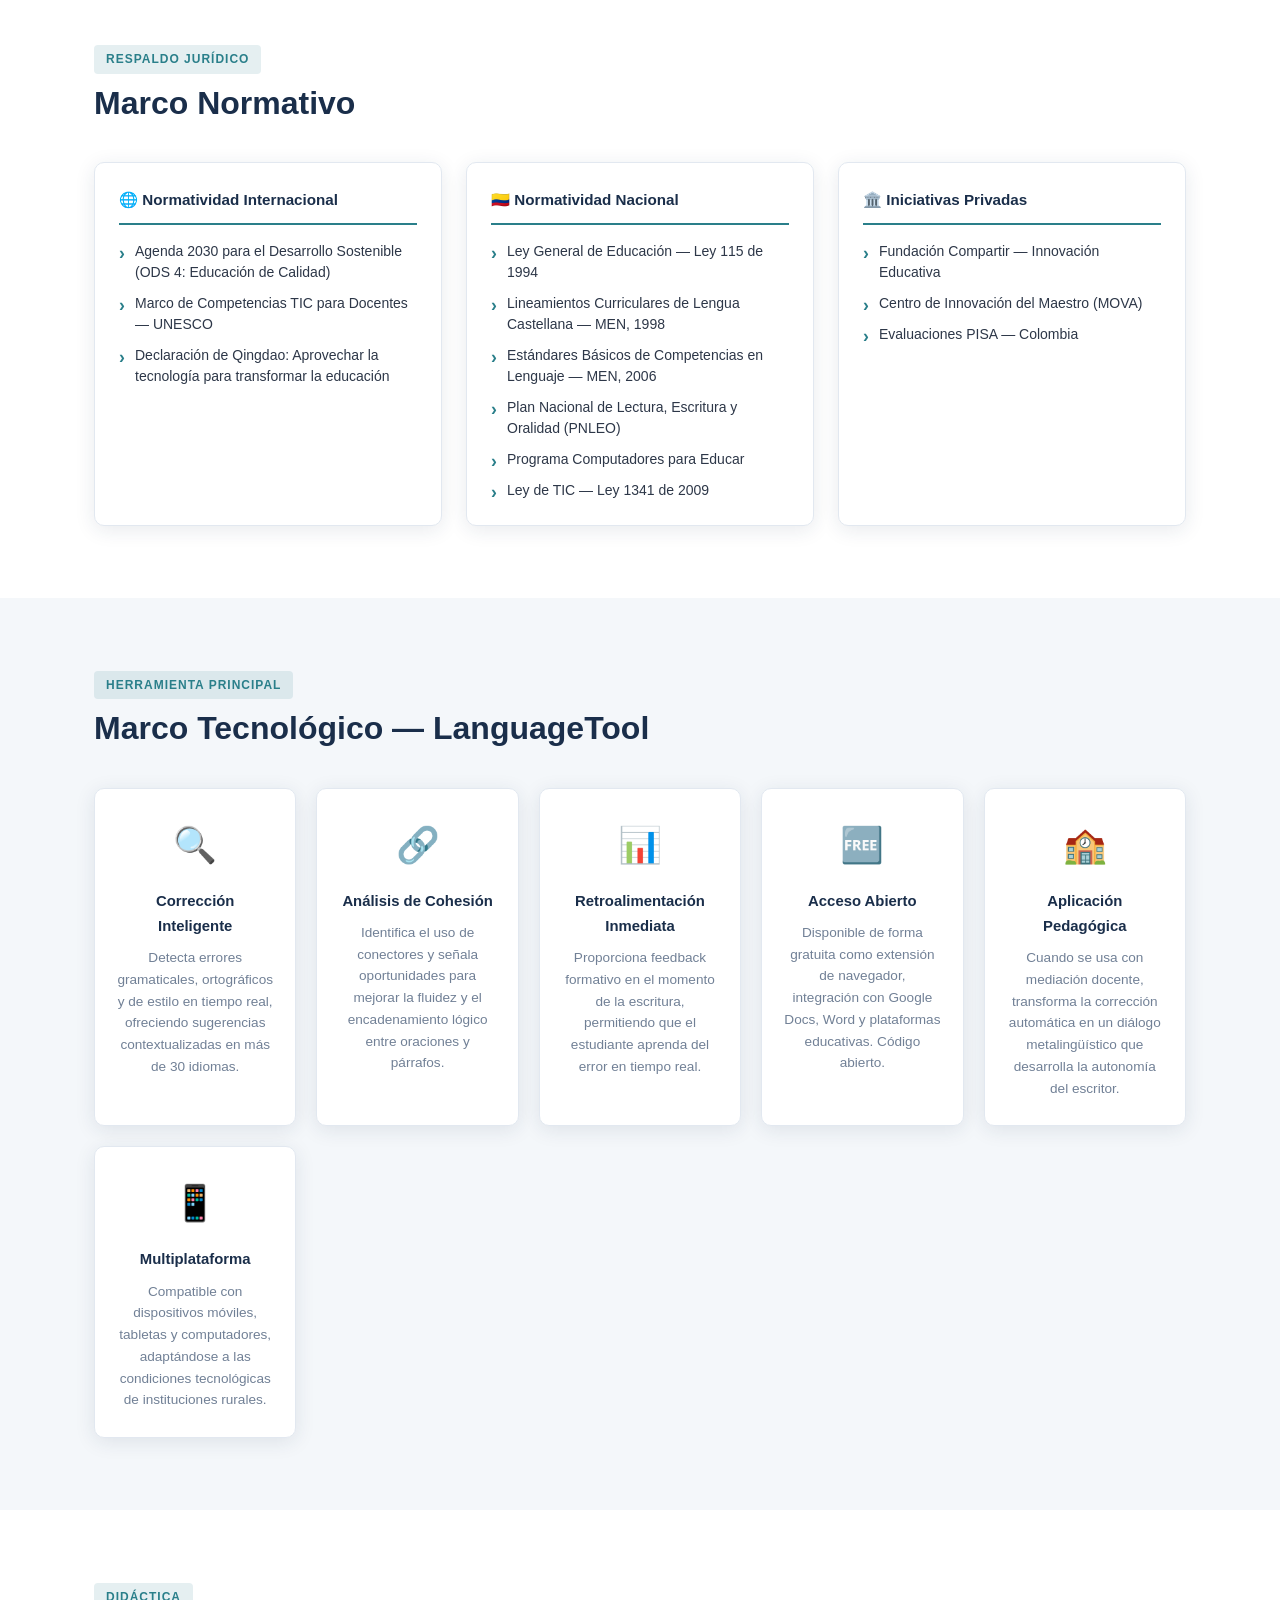
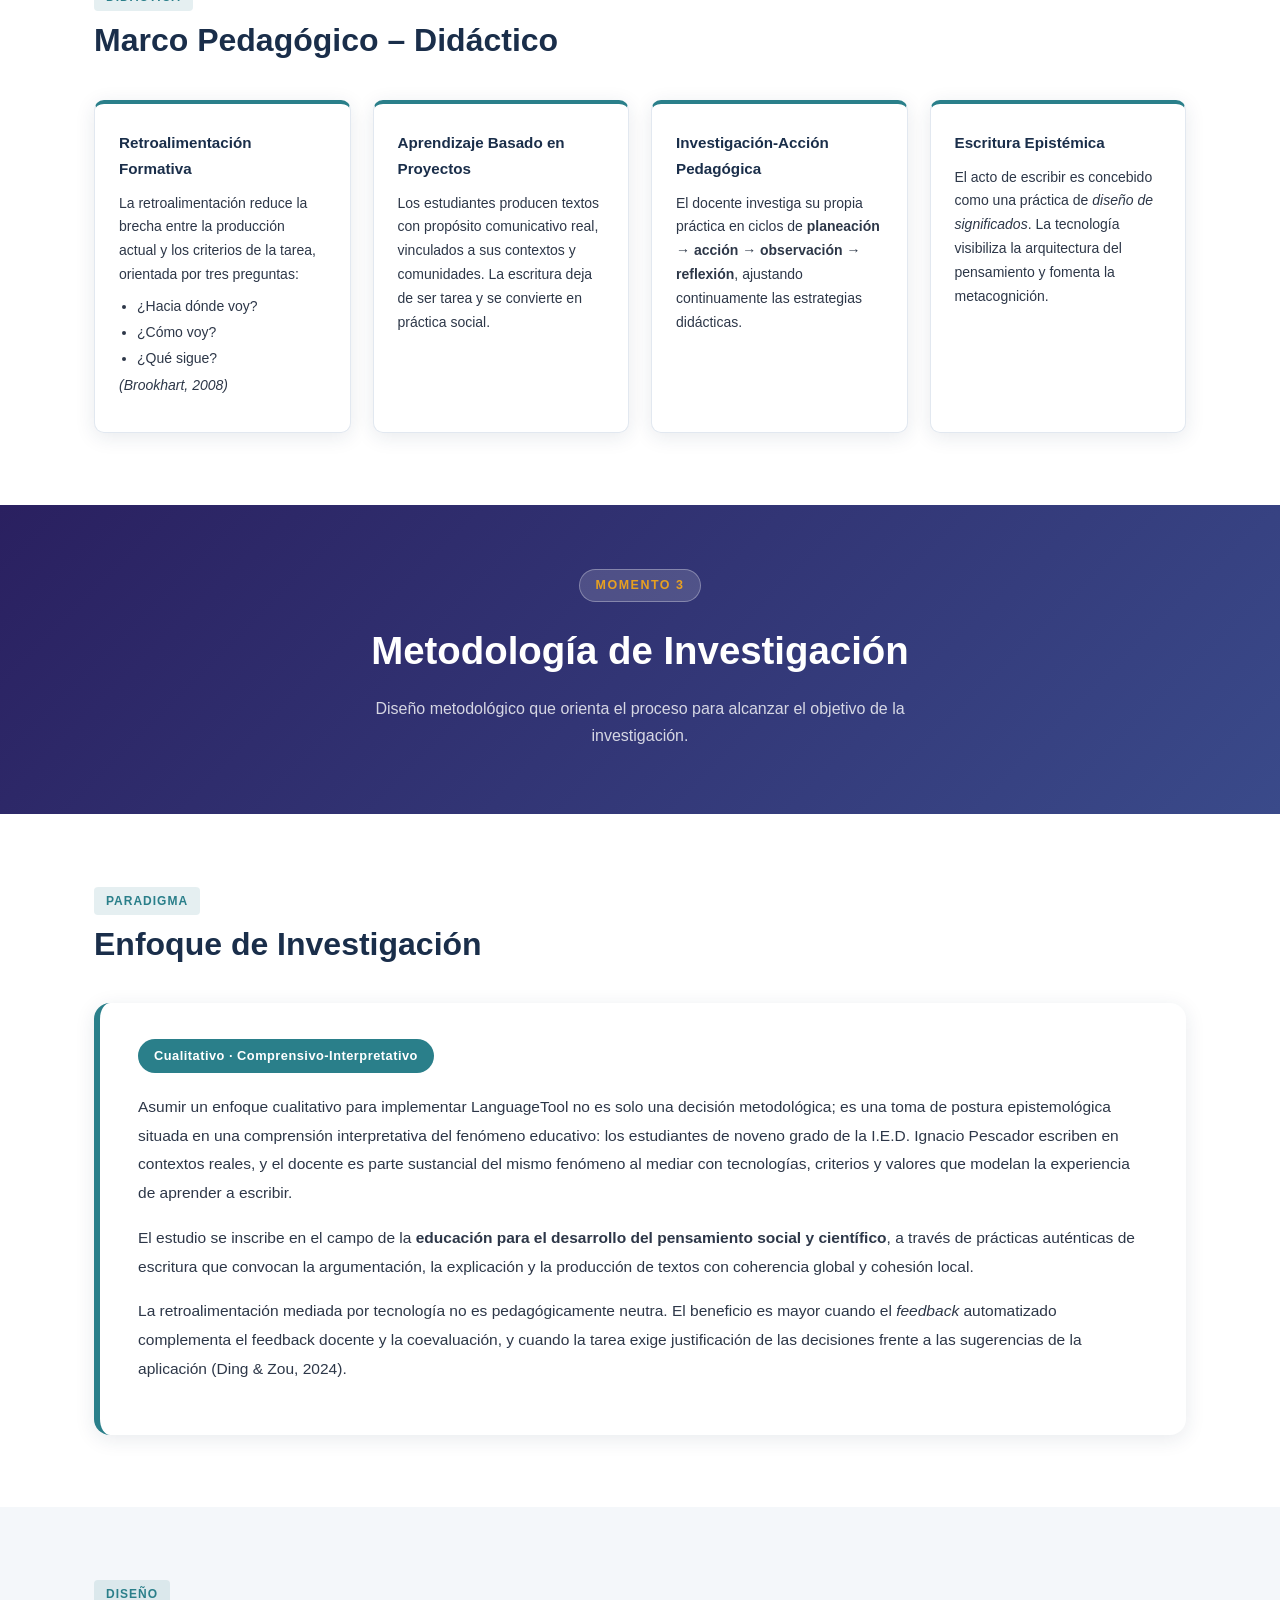
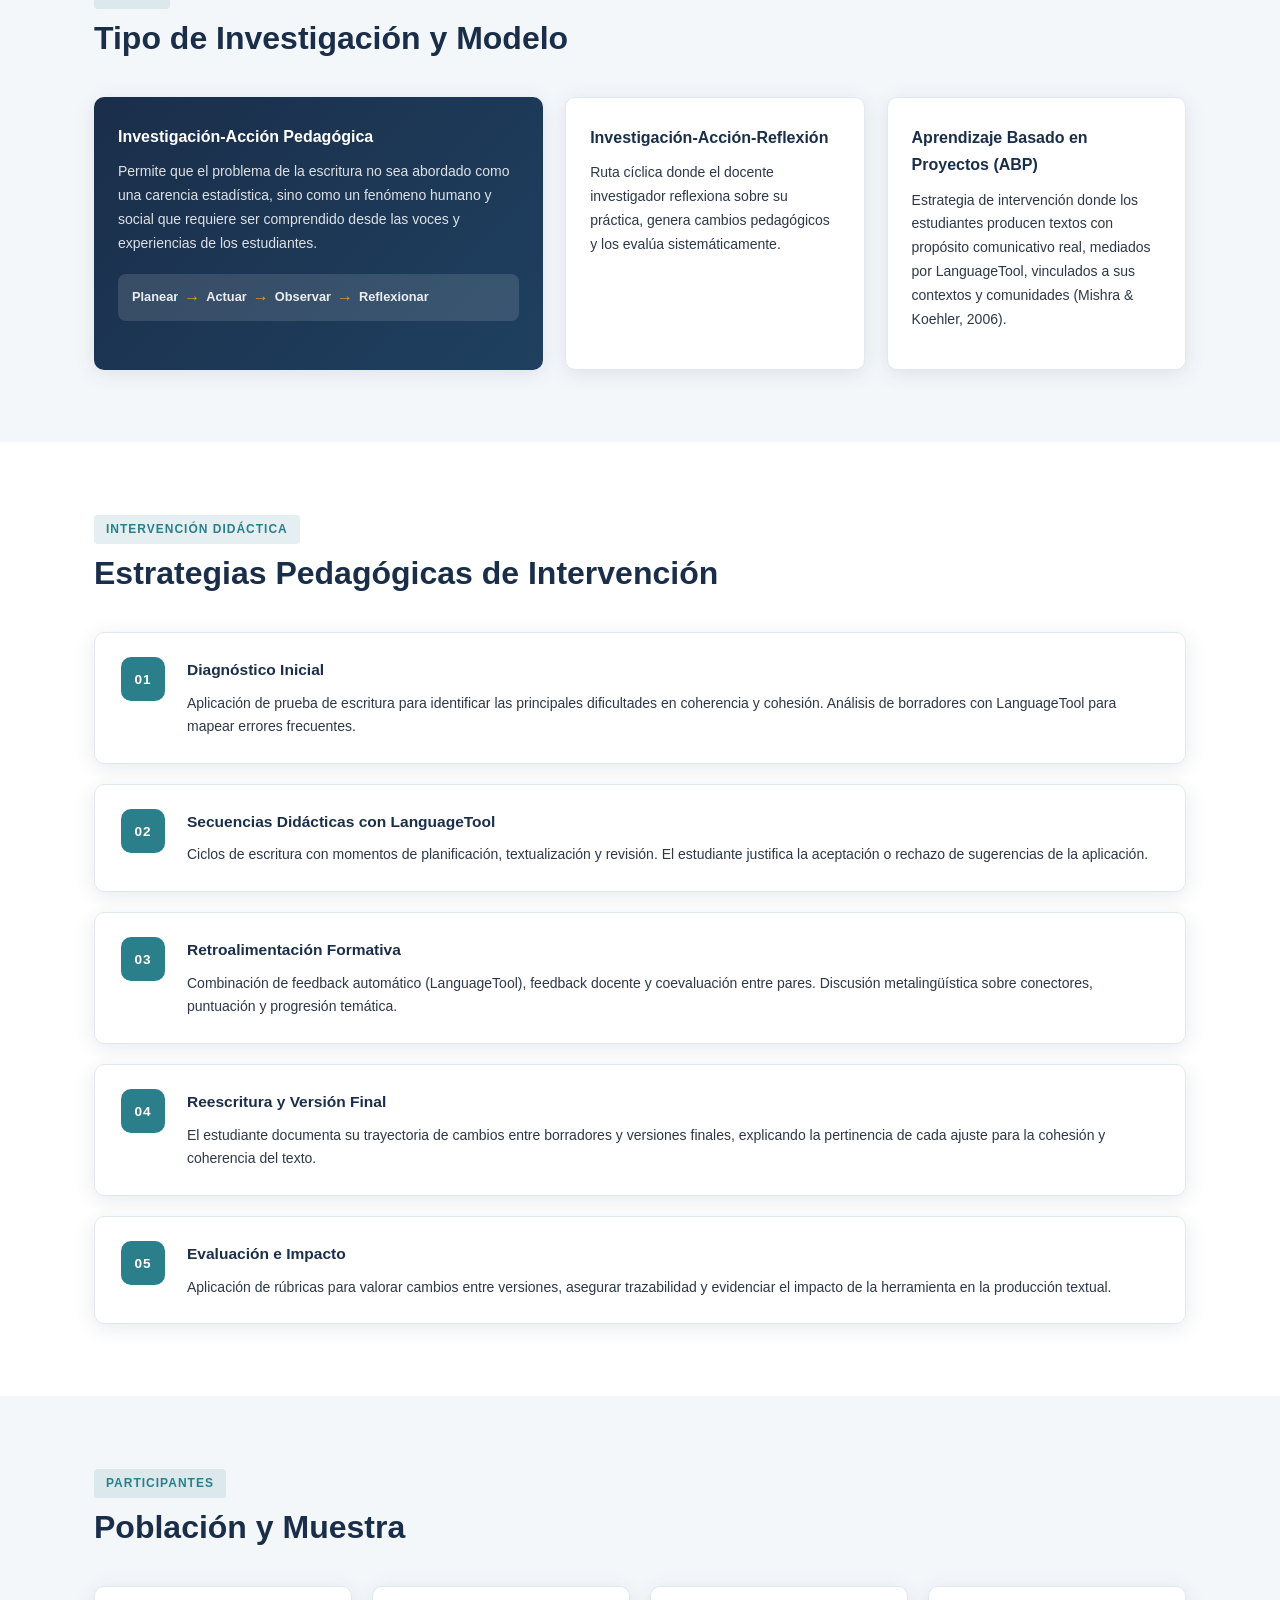
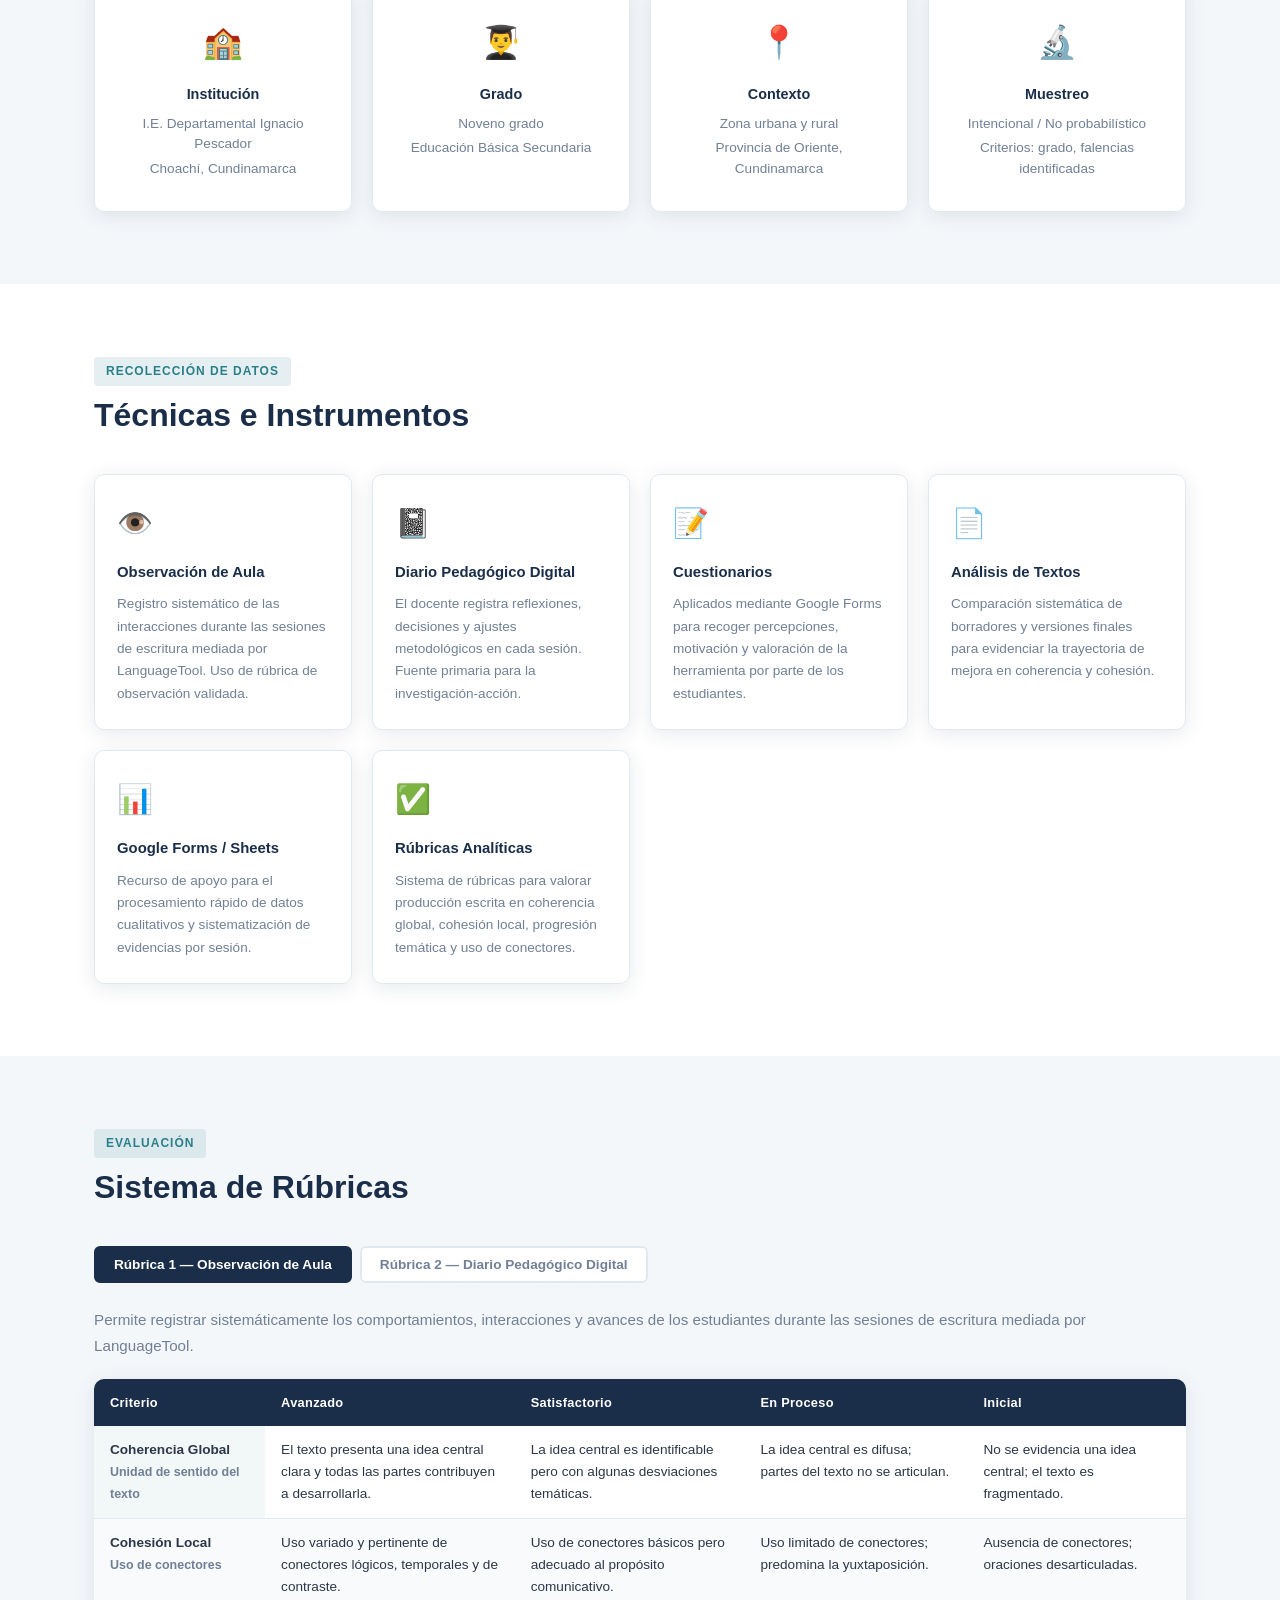
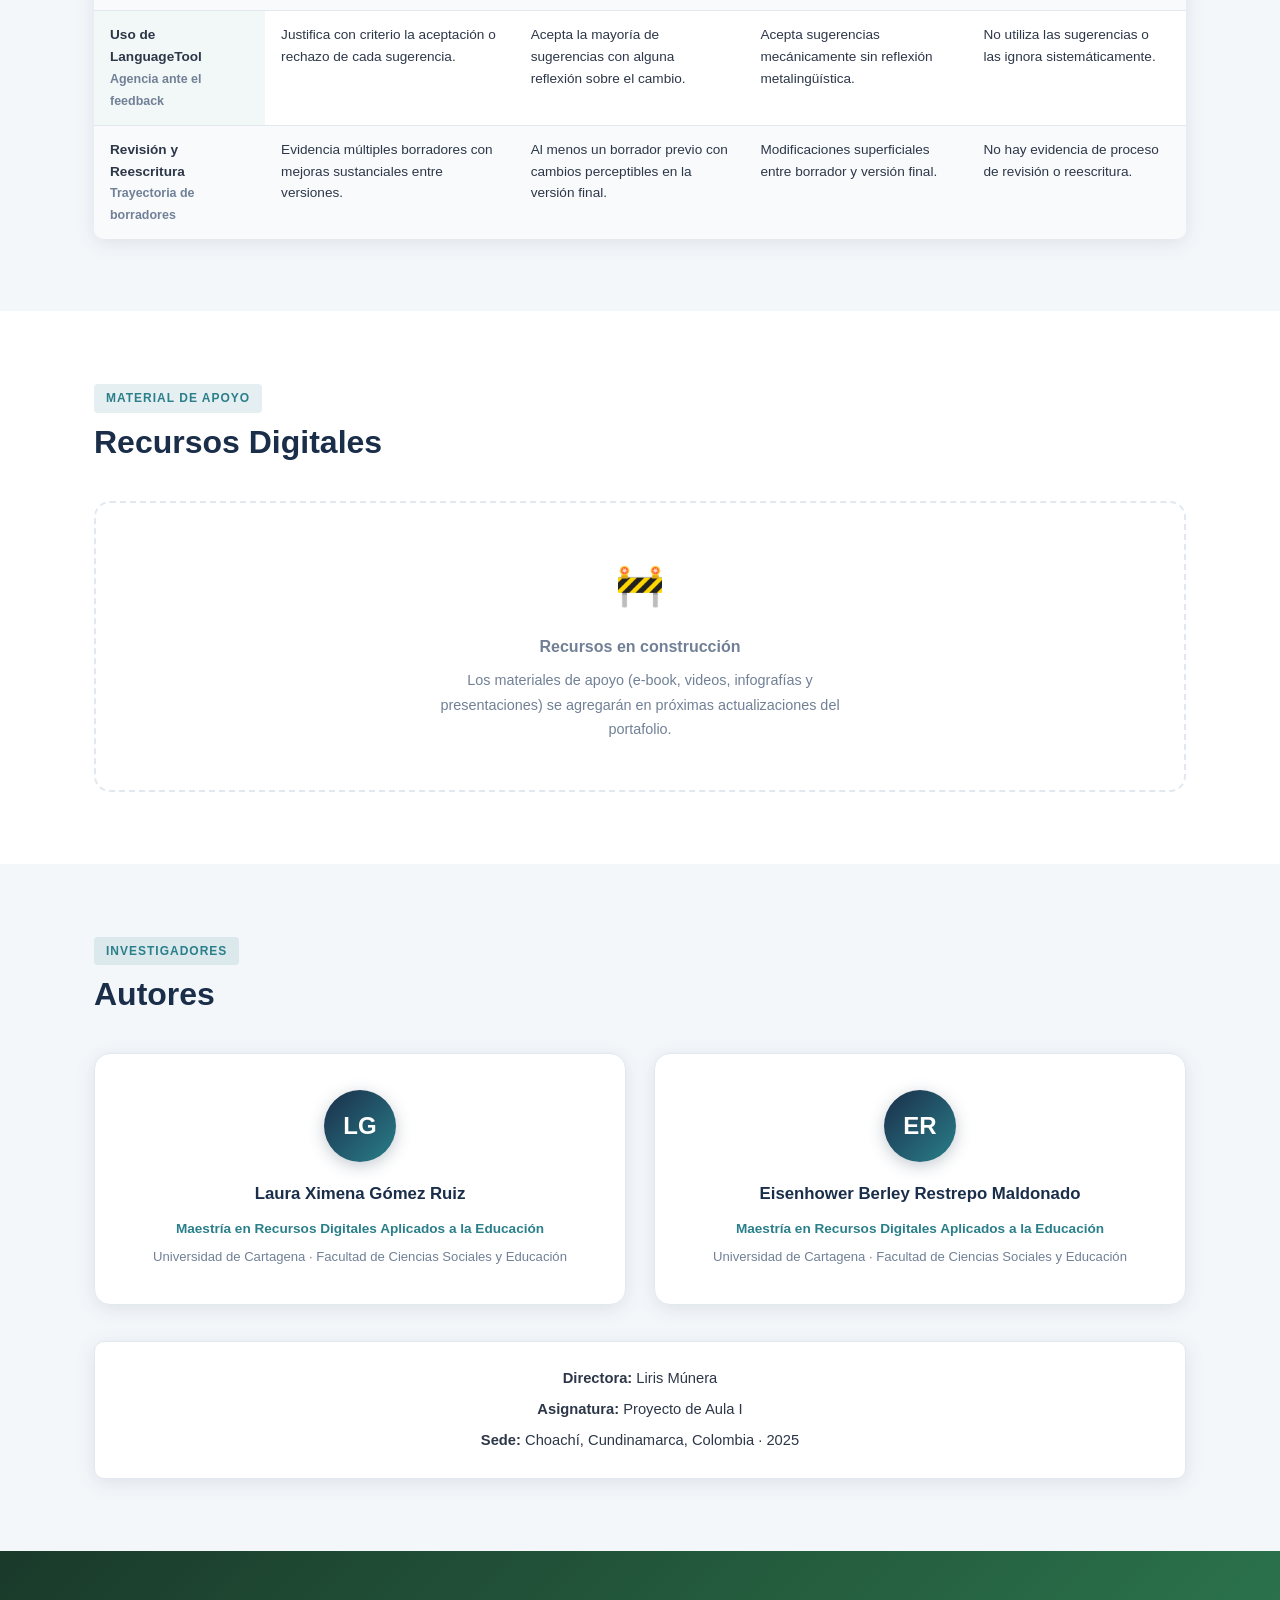
==== commit 34f1fba5: "video Arreglado" ====
--- a/index.html
+++ b/index.html
@@ -1738,6 +1738,12 @@
       <p class="section-intro">
         Producto final de la investigación: recurso digital o propuesta de intervención pedagógica lista para implementarse en la I.E. Ignacio Pescador.
       </p>
+      <div class="video-wrap" style="margin-bottom:1.5rem;">
+        <video controls src="img/video-tutorial.mp4">Tu navegador no soporta video HTML5.</video>
+      </div>
+      <div style="text-align:center; margin-bottom:2rem;">
+        <a href="https://languagetool.org/es" target="_blank" rel="noopener noreferrer" class="btn-secondary">🔗 Probar LanguageTool (la app del video)</a>
+      </div>
       <!-- Inserta aquí el producto final (enlace, imagen, PDF, video, etc.) -->
       <!--
         <div class="poster-container">
@@ -1825,12 +1831,6 @@
       <p class="section-intro">
         Video tutorial que muestra paso a paso cómo usar LanguageTool como estrategia pedagógica para fortalecer la escritura coherente y cohesiva en el aula.
       </p>
-      <div class="video-wrap" style="margin-bottom:1.5rem;">
-        <video controls src="img/video-tutorial.mp4">Tu navegador no soporta video HTML5.</video>
-      </div>
-      <div style="text-align:center; margin-bottom:2rem;">
-        <a href="https://languagetool.org/es" target="_blank" rel="noopener noreferrer" class="btn-secondary">🔗 Probar LanguageTool (la app del video)</a>
-      </div>
 
       <div class="vt-structure">
         <p class="vt-structure-title">Estructura del video tutorial (máx. 3 min)</p>
